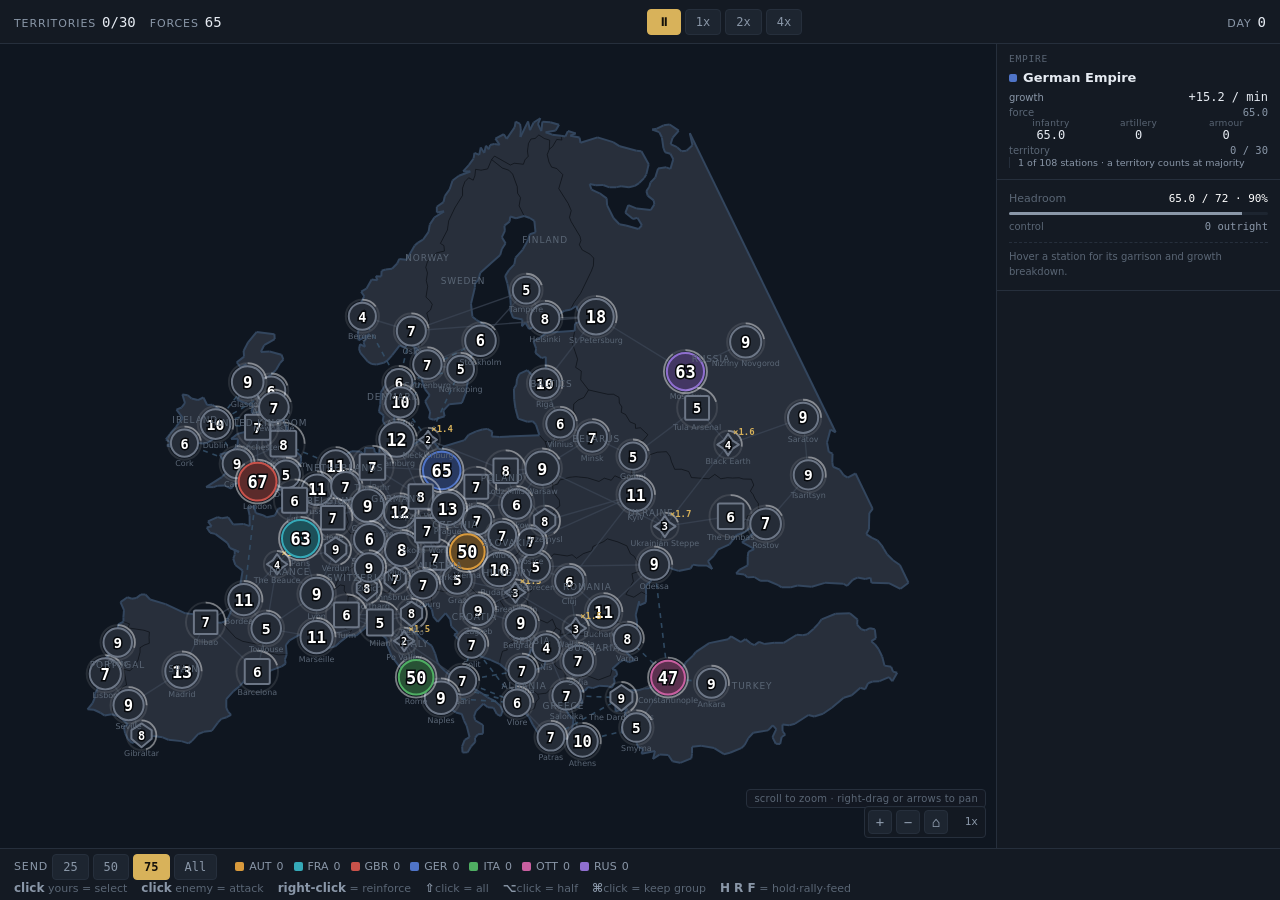
==== index.html @ a709cefd "Milestone 5.6: reading the board, and standing orders Combat is unmissable, every modifier names its" ====
<!DOCTYPE html>
<html lang="en">
<head>
<meta charset="utf-8">
<meta name="viewport" content="width=device-width, initial-scale=1">
<title>Concert of Europe — 1914</title>
<link rel="stylesheet" href="style.css">
</head>
<body>

<div class="app">

  <!-- ── top HUD ─────────────────────────────────────────────────────── -->
  <header class="hud" id="hud">
    <div class="hud-group">
      <span class="hud-stat"><span class="hud-label">Territories</span><span class="hud-value" id="stat-territories">—</span></span>
      <span class="hud-stat"><span class="hud-label">Forces</span><span class="hud-value" id="stat-forces">—</span></span>
    </div>

    <div class="hud-group speed" id="speed-controls">
      <button type="button" class="btn speed-btn is-active" data-speed="0" id="speed-pause" title="Pause">&#9208;</button>
      <button type="button" class="btn speed-btn" data-speed="1">1x</button>
      <button type="button" class="btn speed-btn" data-speed="2">2x</button>
      <button type="button" class="btn speed-btn" data-speed="4">4x</button>
    </div>

    <div class="hud-group">
      <span class="hud-stat"><span class="hud-label">Day</span><span class="hud-value" id="stat-day">0</span></span>
    </div>
  </header>

  <!-- ── stage: board + right rail ───────────────────────────────────────
       A ROW flex whose only job is to put the rail beside the board rather
       than on top of it. This shape is load-bearing, not cosmetic: anything
       painted over the board that accepts pointer events swallows the click
       that commits an attack, with no error at all (see the #g-ui note
       below). A DOM sibling in normal flow cannot do that by construction.

       The SVG has a viewBox and preserveAspectRatio="xMidYMid meet", so
       narrowing .board-wrap simply rescales the map; render/camera.js has a
       ResizeObserver on #board and rebuilds its fit rect, which is what keeps
       marquee selection aligned with what the player sees.

       render/ailog.js still inserts its panel into .app immediately above
       .bottombar — i.e. below this whole row — so the log and the rail
       displace the board on different axes and never fight. -->
  <div class="stage">

  <main class="board-wrap">
    <!-- tools/build-map.js fits the projected geometry to this frame with a
         small margin, so the viewBox is fixed and the data does the framing. -->
    <svg id="board" viewBox="0 0 1000 700" preserveAspectRatio="xMidYMid meet"
         role="img" aria-label="1914 Europe strategic map">
      <defs id="board-defs"></defs>
      <g id="g-territories"></g>
      <!-- Multiplier coverage (§8: "hold a farm and see the territories it's
           boosting light up"). Above the territory fill so it reads as a wash
           over the country, below the borders so it never eats a coastline.
           pointer-events:none in style.css — see the #g-ui warning below. -->
      <g id="g-coverage"></g>
      <g id="g-borders"></g>
      <g id="g-links"></g>
      <g id="g-stations"></g>
      <g id="g-labels"></g>
      <!-- Waves sit ABOVE stations: a marker on a short link next to a large
           node was being swallowed by that node's silhouette, and §8 requires
           in-transit strength to be legible at a glance. Both this layer and
           #g-ui are pointer-events:none in style.css, so neither can eat the
           click that commits an attack. -->
      <g id="g-waves"></g>
      <g id="g-ui"></g>
    </svg>
  </main>

    <!-- The rail. Persistent, fixed width, never hidden, never animated: the
         player must never have to look for where information appeared.
         Sections are appended by JS through railAddSection() — see the seam
         documented in render/readout.js and 01-data-schema.md. The element is
         empty here on purpose so adding a section never means editing this
         file. -->
    <aside class="rail" id="rail" aria-label="Status"></aside>

  </div>

  <!-- ── bottom bar ──────────────────────────────────────────────────── -->
  <footer class="bottombar">
    <div class="send-control" id="send-control">
      <span class="hud-label">send</span>
      <button type="button" class="btn send-btn" data-fraction="0.25">25</button>
      <button type="button" class="btn send-btn" data-fraction="0.5">50</button>
      <button type="button" class="btn send-btn is-active" data-fraction="0.75">75</button>
      <button type="button" class="btn send-btn" data-fraction="1">All</button>

      <!-- The INF · ART · ARM type toggles used to sit here. Deleted 2026-07 on
           the player's instruction ("Delete them."). Choosing SOURCES already
           chooses types — the Ruhr makes armour, Leipzig makes artillery,
           everywhere else infantry — so the toggles only bought "send this
           city's infantry but leave its guns", which is not worth a permanent
           mode on a bar the player fires volleys from. `cmd.types` still exists
           in sim/commands.js; nothing in the UI sets it. -->
    </div>

    <!-- Discoverability for the gesture table in render/select.js. Nothing else
         on screen would ever tell you that the friendly march lives on the RIGHT
         button, or that the amount can be overridden at the moment of the click.
         Always visible — the player's window is 800px and the old
         `@media (max-width:1000px){display:none}` meant this line did not exist
         for them at all. It now wraps to its own row instead of vanishing.

         Tiers: `.is-basic` items describe what anyone discovers in ten seconds
         and are the first to go; the modifiers and the right button are the ones
         that are genuinely unguessable, so they are the last to go. -->
    <p class="send-hint" id="send-hint">
      <span class="send-hint-item is-basic"><b>click</b> yours = select</span>
      <span class="send-hint-item is-basic"><b>click</b> enemy = attack</span>
      <span class="send-hint-item"><b>right-click</b> = reinforce</span>
      <span class="send-hint-item"><b>&#8679;</b>click = all</span>
      <span class="send-hint-item"><b>&#8997;</b>click = half</span>
      <span class="send-hint-item"><b>&#8984;</b>click = keep group</span>
      <!-- Standing orders (render/select.js, _selApplyOrder). Not `.is-basic`:
           a key that acts on the current selection is invisible to anyone who
           does not already know it exists, which is precisely the tier this
           line is for. Written as three bare letters because that is what the
           player types — no modifier, which is itself the thing to know, since
           every other accelerator on this bar needs one. -->
      <span class="send-hint-item"><b>H R F</b> = hold&#183;rally&#183;feed</span>
    </p>

    <div class="powers" id="powers-strip"></div>

    <div class="ticker" id="ticker" aria-live="polite">
      <ul class="ticker-list" id="ticker-list"></ul>
    </div>
  </footer>

</div>

<!-- ── scripts: core -> data -> render -> app ───────────────────────────
     Loaded in dependency order as plain globals. No modules, no bundler.
     The data/ files are authored separately; render/map.js reports clearly
     and draws a placeholder if any global is still missing. -->

<script src="core/rng.js"></script>
<script src="core/util.js"></script>

<script src="data/map.js"></script>
<script src="data/stations.js"></script>
<script src="data/scenario.js"></script>
<script src="data/tuning.js"></script>

<script src="core/state.js"></script>

<script src="sim/commands.js"></script>
<script src="sim/growth.js"></script>
<script src="sim/movement.js"></script>
<script src="sim/combat.js"></script>
<script src="sim/relations.js"></script>
<script src="sim/victory.js"></script>
<script src="sim/step.js"></script>

<!-- ai/ is optional: sim/step.js calls aiTick only if it is defined, so the
     game still runs with these two tags removed. score.js first — ai.js reads
     aiCandidates/aiContext from it. -->
<script src="ai/score.js"></script>
<script src="ai/ai.js"></script>

<script src="render/map.js"></script>
<script src="render/waves.js"></script>
<script src="render/hud.js"></script>
<script src="render/select.js"></script>
<script src="render/ailog.js"></script>
<script src="render/coverage.js"></script>
<script src="render/readout.js"></script>
<script src="render/victory.js"></script>
<script src="render/camera.js"></script>

<script src="app/loop.js"></script>
<script src="app/main.js"></script>

</body>
</html>
---- style.css ----
/* Concert of Europe — one fixed dark theme.
   Colour carries ownership only (00-vision.md §8); shape carries station type,
   so nothing in here may tint a node by what it does. */

:root {
  /* surfaces */
  --bg:            #0c0f14;
  --sea:           #0f1620;
  --panel:         #141a23;
  --panel-hi:      #1d2530;
  --line:          #262f3c;

  /* text */
  --ink:           #e6ebf2;
  --ink-dim:       #8a97a8;
  --ink-faint:     #5a6675;

  /* map */
  --neutral:       #4a5261;   /* unowned or contested territory tint */
  --neutral-node:  #6c7686;
  --border-inner:  #0b0e13;   /* internal territory borders — thin */
  --border-coast:  #33465e;   /* coastline — thicker, cooler */
  --link:          #3c4756;
  --link-sea:      #35526b;

  /* the number is the interface */
  --garrison:      #ffffff;
  --garrison-halo: #05070a;

  --accent:        #d8b25a;   /* selection carets, active controls */
  --warn:          #d1604a;

  /* geometry */
  --territory-fill-alpha: 0.42;
  --hud-h:         44px;
  --bottom-h:      52px;
  --radius:        4px;

  --font: "Inter", "Helvetica Neue", -apple-system, BlinkMacSystemFont, system-ui, sans-serif;
  --font-num: "SF Mono", "JetBrains Mono", ui-monospace, Menlo, Consolas, monospace;
}

* { box-sizing: border-box; }

html, body {
  margin: 0;
  padding: 0;
  height: 100%;
  background: var(--bg);
  color: var(--ink);
  font-family: var(--font);
  font-size: 13px;
  -webkit-font-smoothing: antialiased;
  overflow: hidden;
}

.app {
  display: flex;
  flex-direction: column;
  height: 100%;
}

/* ── top HUD ──────────────────────────────────────────────────────────── */

.hud {
  display: flex;
  align-items: center;
  justify-content: space-between;
  gap: 16px;
  height: var(--hud-h);
  flex: 0 0 var(--hud-h);
  padding: 0 14px;
  background: var(--panel);
  border-bottom: 1px solid var(--line);
}

.hud-group {
  display: flex;
  align-items: center;
  gap: 14px;
}

.hud-stat {
  display: inline-flex;
  align-items: baseline;
  gap: 6px;
}

.hud-label {
  color: var(--ink-dim);
  font-size: 11px;
  letter-spacing: 0.08em;
  text-transform: uppercase;
}

.hud-value {
  font-family: var(--font-num);
  font-size: 14px;
  font-variant-numeric: tabular-nums;
  color: var(--ink);
}

/* ── buttons ──────────────────────────────────────────────────────────── */

.btn {
  appearance: none;
  border: 1px solid var(--line);
  background: var(--panel-hi);
  color: var(--ink-dim);
  font-family: var(--font-num);
  font-size: 12px;
  line-height: 1;
  padding: 6px 10px;
  border-radius: var(--radius);
  cursor: pointer;
}

.btn:hover { color: var(--ink); border-color: #3a4757; }

.btn.is-active {
  background: var(--accent);
  border-color: var(--accent);
  color: #14100a;
  font-weight: 600;
}

.speed { gap: 4px; }

/* ── board ────────────────────────────────────────────────────────────── */

.board-wrap {
  position: relative;
  flex: 1 1 auto;
  min-height: 0;
  background: var(--sea);
}

#board {
  display: block;
  width: 100%;
  height: 100%;
  background: var(--sea);
  user-select: none;
}

/* territories */

.territory {
  stroke: none;
  fill-opacity: var(--territory-fill-alpha);
}

.territory.is-neutral { fill: var(--neutral); }

/* Three control tiers (00-vision.md §3). Same hue throughout — only the
   opacity changes, so a half-held country reads as "yours, but not settled"
   rather than as a different power. */
.territory.is-full     { fill-opacity: var(--territory-fill-alpha); }
.territory.is-majority { fill-opacity: calc(var(--territory-fill-alpha) * 0.45); }

.territory.is-contested {
  fill: var(--neutral);
  /* hatch overlay is drawn as a sibling path so the tint stays readable */
}

.territory-hatch {
  fill: url(#hatch-contested);
  stroke: none;
  pointer-events: none;
}

/* borders — internal thin, coastline thicker (00-vision.md §3) */

.border-inner {
  stroke: var(--border-inner);
  stroke-width: 0.8;
  stroke-opacity: 0.75;
  fill: none;
}

.border-coast {
  stroke: var(--border-coast);
  stroke-width: 2;
  stroke-linejoin: round;
  fill: none;
}

.hatch-line {
  stroke: #000;
  stroke-opacity: 0.45;
  stroke-width: 2;
}

/* links */

.link {
  stroke: var(--link);
  stroke-width: 1.4;
  stroke-opacity: 0.7;
  fill: none;
}

.link.is-sea {
  stroke: var(--link-sea);
  stroke-dasharray: 5 5;
  stroke-width: 1.6;
  stroke-opacity: 0.85;
}

/* stations — shape is type, colour is ownership, nothing else */

.station { cursor: pointer; }

.station-shape {
  stroke-width: 2;
  stroke-linejoin: round;
}

.station-garrison {
  fill: var(--garrison);
  stroke: var(--garrison-halo);
  stroke-width: 3;
  paint-order: stroke fill;
  font-family: var(--font-num);
  font-weight: 700;
  font-variant-numeric: tabular-nums;
  text-anchor: middle;
  dominant-baseline: central;
  pointer-events: none;
}

/* modifiers labelled in place, not buried in a panel (§8) */
.station-modifier {
  fill: var(--accent);
  font-family: var(--font-num);
  font-size: 9px;
  font-weight: 600;
  text-anchor: middle;
  pointer-events: none;
}

.station-name {
  fill: var(--ink-faint);
  font-size: 8px;
  text-anchor: middle;
  pointer-events: none;
}

/* selection is a caret above the node, never a highlight ring (§8) */
.select-caret {
  fill: var(--accent);
  pointer-events: none;
}

/* territory labels */

.territory-label {
  fill: var(--ink-faint);
  font-size: 9px;
  letter-spacing: 0.1em;
  text-transform: uppercase;
  text-anchor: middle;
  pointer-events: none;
}

/* The placeholder .wave-trail block that used to sit here is gone. It was
   written before render/waves.js existed ("drawn by later milestones") and was
   fully superseded by the real block further down, EXCEPT for one line:
   `stroke: #ffffff`. That line silently beat the per-wave colour, because
   render/waves.js sets the colour with setAttribute('stroke', …) — a
   presentation attribute, which any stylesheet rule outranks. Every trail on
   the board rendered white, so you could not tell whose army was marching, and
   nothing anywhere reported a problem. See known-issues #15. */

/* board-level messaging, e.g. missing data */

.board-message {
  fill: var(--ink-dim);
  font-family: var(--font-num);
  font-size: 15px;
  text-anchor: middle;
}

.board-message-sub {
  fill: var(--ink-faint);
  font-family: var(--font-num);
  font-size: 11px;
  text-anchor: middle;
}

/* ── station readout ──────────────────────────────────────────────────── */

.station-readout {
  position: absolute;
  min-width: 150px;
  padding: 8px 10px;
  background: var(--panel);
  border: 1px solid var(--line);
  border-radius: var(--radius);
  font-size: 12px;
  pointer-events: none;
}

.station-readout[hidden] { display: none; }

/* ── bottom bar ───────────────────────────────────────────────────────── */

.bottombar {
  display: flex;
  align-items: center;
  gap: 18px;
  height: var(--bottom-h);
  flex: 0 0 var(--bottom-h);
  padding: 0 14px;
  background: var(--panel);
  border-top: 1px solid var(--line);
}

.send-control {
  display: flex;
  align-items: center;
  gap: 4px;
  flex: 0 0 auto;
}

.powers {
  display: flex;
  align-items: center;
  gap: 10px;
  flex: 0 0 auto;
}

.power-chip {
  display: inline-flex;
  align-items: center;
  gap: 5px;
  font-size: 11px;
  color: var(--ink-dim);
}

.power-swatch {
  width: 9px;
  height: 9px;
  border-radius: 2px;
  background: var(--neutral-node);
}

.power-chip.is-dead { opacity: 0.35; text-decoration: line-through; }

.ticker {
  flex: 1 1 auto;
  min-width: 0;
  overflow: hidden;
  border-left: 1px solid var(--line);
  padding-left: 14px;
}

.ticker-list {
  list-style: none;
  margin: 0;
  padding: 0;
  display: flex;
  flex-direction: column-reverse;
  justify-content: flex-end;
  height: 100%;
  overflow: hidden;
}

.ticker-list li {
  color: var(--ink-dim);
  font-size: 11px;
  line-height: 16px;
  white-space: nowrap;
  overflow: hidden;
  text-overflow: ellipsis;
}

.ticker-list li:first-child { color: var(--ink); }

/* ── selection ─────────────────────────────────────────────────────────
   render/select.js only. 00-vision.md §8: selection is a caret above the
   node, never a highlight ring — it stays legible with sixty nodes marked.
   :root already reserves --accent "selection carets, active controls", so
   this block introduces no new palette entries.

   #g-ui must be pointer-events:none, or the carets and preview lines drawn
   over a node would swallow the click that commits the volley. Every element
   below inherits that; nothing here is ever a hit target. */

#g-ui { pointer-events: none; }

/* Same reasoning for the wave layer, which now paints above #g-stations so
   in-transit markers are not swallowed by a nearby node's silhouette. Any
   layer that sits over the stations must be click-transparent, or it eats the
   click that commits an attack and the game silently stops responding. */
#g-waves { pointer-events: none; }

.sel-caret {
  fill: var(--accent);
  stroke: var(--garrison-halo);
  stroke-width: 0.8;
}

/* A selected source with no route to the hovered target. applyCommand() will
   reject it; saying so before the click is cheaper than the player noticing a
   missing wave afterwards. */
.sel-caret.is-noroute {
  fill: var(--ink-faint);
  stroke: none;
}

.sel-marquee-rect {
  fill: rgba(216, 178, 90, 0.07);
  stroke: var(--accent);
  stroke-width: 1;
  stroke-dasharray: 4 3;
}

/* Preview lines. §8: the ETA spread is the information needed to avoid defeat
   in detail, so the slowest arrival is deliberately the loudest thing on
   screen — a bad volley should LOOK bad before it is committed. */
.sel-line {
  stroke: var(--accent);
  stroke-width: 1.4;
  stroke-opacity: 0.55;
}

.sel-line.is-slowest {
  stroke: var(--warn);
  stroke-width: 2.8;
  stroke-opacity: 0.95;
}

.sel-line.is-noroute {
  stroke: var(--ink-faint);
  stroke-width: 1;
  stroke-opacity: 0.5;
  stroke-dasharray: 3 4;
}

.sel-eta {
  fill: var(--accent);
  font-family: var(--font-num);
  font-size: 10px;
  font-weight: 700;
  text-anchor: middle;
  paint-order: stroke;
  stroke: var(--garrison-halo);
  stroke-width: 3;
  stroke-linejoin: round;
}

.sel-eta.is-slowest { fill: var(--warn); font-size: 11.5px; }
.sel-eta.is-noroute { fill: var(--ink-faint); font-weight: 500; }

/* ══ live board ═══════════════════════════════════════════════════════════
   Everything renderLive() and renderWaves() switch on. Appended at the end on
   purpose: these rules must win over the static-board rules above, and this
   file is being edited by more than one pair of hands.
   ───────────────────────────────────────────────────────────────────────── */

/* Territory tiers. The hatch is built once per territory and toggled by class,
   so the contested state costs a class change rather than a DOM insert. */
.territory-hatch { display: none; }
.territory-hatch.is-on { display: block; }

/* The hatch was originally black-on-dark, which at map zoom was
   indistinguishable from plain neutral ground — contested and unowned looked
   identical, and they mean opposite things. Light strokes at low opacity:
   still clearly not a tint, now clearly not nothing. */
.hatch-line {
  stroke: #d3dcea;
  stroke-opacity: 0.4;
  stroke-width: 1.7;
}

/* `neutral` is a real power id in POWERS, so a territory can come back held by
   nobody at full or majority. That is empty ground, not somebody's country. */
.territory.is-neutral { fill: var(--neutral); fill-opacity: var(--territory-fill-alpha); }

/* Cut off from the capital: not growing, actively decaying (00-vision.md §5).
   One of the three systems keeping the snowball honest, and the only one with
   no other tell on the board — so it gets a dashed outline AND a mark. Reading
   "this is bleeding" at a glance is the entire point. */
.station.is-cut .station-shape {
  stroke-dasharray: 3 2.5;
  stroke-opacity: 0.85;
}

.station-cut {
  display: none;
  stroke: var(--warn);
  stroke-width: 1.6;
  stroke-linecap: round;
  fill: none;
  pointer-events: none;
}

.station.is-cut .station-cut { display: block; }

/* A fight in progress. Animated rather than static because a battle is the one
   thing on the board with a clock on it — movement catches the eye where a
   static ring blends into the node outlines. */
.station-battle {
  display: none;
  fill: none;
  stroke: var(--warn);
  stroke-width: 1.8;
  pointer-events: none;
}

.station.is-fighting .station-battle {
  display: block;
  animation: battle-pulse 0.9s ease-in-out infinite;
}

@keyframes battle-pulse {
  0%, 100% { stroke-opacity: 0.9;  stroke-width: 1.8; }
  50%      { stroke-opacity: 0.25; stroke-width: 3.4; }
}

@media (prefers-reduced-motion: reduce) {
  .station.is-fighting .station-battle { animation: none; stroke-opacity: 0.9; }
}

/* In-flight stacks. The trail runs from the station just left to where the
   marker is now — a streak, not a supply line, and it disappears with the
   wave (00-vision.md §8). */
.wave-trail {
  stroke-width: 2.5;
  stroke-opacity: 0.55;
  stroke-linecap: round;
  fill: none;
  pointer-events: none;
}

.wave { pointer-events: none; }

.wave-chip {
  stroke: var(--garrison-halo);
  stroke-width: 1.2;
  fill-opacity: 0.95;
}

/* Same "number is the interface" rule as a garrison, one size down because a
   stack is transient. */
.wave-units {
  fill: var(--garrison);
  stroke: var(--garrison-halo);
  stroke-width: 2.5;
  paint-order: stroke fill;
  font-family: var(--font-num);
  font-size: 9px;
  font-weight: 700;
  font-variant-numeric: tabular-nums;
  text-anchor: middle;
  dominant-baseline: central;
  pointer-events: none;
}

/* ── ai log ───────────────────────────────────────────────────────────────
   render/ailog.js. The debugging window onto the AI (00-vision.md §6).

   It is a flex sibling of .board-wrap, NOT an overlay. Anything painted over
   the board that is not pointer-events:none swallows the click that commits an
   attack, and this panel needs pointer events for its filter and its
   click-to-expand rows. Sitting in normal flow, it displaces the board instead
   — the SVG has a viewBox and simply rescales — so it cannot eat a board
   click by construction rather than by a rule someone has to remember. */

.ailog {
  flex: 0 0 auto;
  display: flex;
  flex-direction: column;
  height: 232px;
  background: var(--panel);
  border-top: 1px solid var(--line);
  font-size: 12px;
}

.ailog[hidden] { display: none; }

.ailog-head {
  display: flex;
  align-items: center;
  gap: 14px;
  flex: 0 0 auto;
  padding: 6px 14px;
  border-bottom: 1px solid var(--line);
}

.ailog-title {
  color: var(--ink-dim);
  text-transform: uppercase;
  letter-spacing: 0.08em;
  font-size: 10px;
}

.ailog-hint {
  margin-left: auto;
  color: var(--ink-faint);
  font-size: 10px;
}

/* Filter. Seven powers at ~1.75 decisions/sec makes the unfiltered stream
   unreadable, so one-power-at-a-time is not a nicety. The active chip carries
   the power's ownership colour on its underline — same colour as the map. */
.ailog-filter {
  display: flex;
  align-items: center;
  gap: 3px;
}

.ailog-fbtn {
  padding: 2px 7px 3px;
  background: transparent;
  color: var(--ink-faint);
  border: 0;
  border-bottom: 2px solid transparent;
  border-radius: 0;
  font-family: var(--font-num);
  font-size: 10px;
  letter-spacing: 0.04em;
  cursor: pointer;
}

.ailog-fbtn:hover { color: var(--ink); }

.ailog-fbtn.is-active {
  color: var(--ink);
  background: var(--panel-hi);
}

.ailog-list {
  flex: 1 1 auto;
  min-height: 0;
  overflow-y: auto;
  overflow-x: hidden;
}

.ailog-empty {
  padding: 14px;
  color: var(--ink-faint);
}

.ailog-empty[hidden] { display: none; }

.ailog-row {
  border-bottom: 1px solid var(--border-inner);
  cursor: pointer;
}

.ailog-row:hover { background: var(--panel-hi); }
.ailog-row.is-open { background: var(--panel-hi); }

.ailog-line {
  display: flex;
  align-items: baseline;
  gap: 10px;
  padding: 3px 14px;
  white-space: nowrap;
  font-family: var(--font-num);
  font-size: 11px;
  font-variant-numeric: tabular-nums;
}

.ailog-tick {
  width: 58px;
  flex: 0 0 auto;
  color: var(--ink-faint);
}

/* Colour is set inline from POWERS[pid].color — ownership colour and nothing
   else, the same rule the board follows (00-vision.md §8). */
.ailog-pow {
  width: 34px;
  flex: 0 0 auto;
  font-weight: 700;
}

/* attack vs hold must be distinguishable without reading the word. */
.ailog-kind {
  width: 46px;
  flex: 0 0 auto;
  text-align: center;
  border-radius: var(--radius);
  font-size: 10px;
  letter-spacing: 0.04em;
}

.ailog-row[data-kind="attack"] .ailog-kind {
  color: var(--bg);
  background: var(--accent);
}

.ailog-row[data-kind="hold"] .ailog-kind {
  color: var(--ink-faint);
  border: 1px solid var(--line);
}

/* A staging march is an order, so it must not read as a hold — but it is aimed
   at a city the power already owns, so it must not read as an attack either.
   Outlined in the accent rather than filled with it: the third state, visibly
   between the other two. */
.ailog-row[data-kind="stage"] .ailog-kind {
  color: var(--accent);
  border: 1px solid var(--accent);
  background: transparent;
}

.ailog-target {
  width: 120px;
  flex: 0 0 auto;
  overflow: hidden;
  text-overflow: ellipsis;
  font-family: var(--font);
}

.ailog-score {
  width: 46px;
  flex: 0 0 auto;
  text-align: right;
  color: var(--ink);
  font-weight: 700;
}

.ailog-odds {
  width: 92px;
  flex: 0 0 auto;
  text-align: right;
  color: var(--ink-dim);
}

.ailog-odds.is-short { color: var(--warn); }

.ailog-src {
  width: 56px;
  flex: 0 0 auto;
  text-align: right;
  color: var(--ink-faint);
}

/* Why a power did nothing is the entire point of the panel (§6: "a passive AI
   is otherwise undebuggable"), so the reason takes the rest of the line and is
   never truncated. */
.ailog-reason {
  flex: 1 1 auto;
  min-width: 0;
  padding-left: 4px;
  color: var(--warn);
  font-family: var(--font);
  white-space: normal;
}

/* Terms breakdown — behind a click so the rows stay one line each. */
.ailog-terms {
  padding: 6px 14px 8px 72px;
  border-top: 1px solid var(--border-inner);
}

.ailog-terms[hidden] { display: none; }

.ailog-term {
  display: flex;
  align-items: center;
  gap: 8px;
  padding: 1px 0;
  font-family: var(--font-num);
  font-size: 10px;
  color: var(--ink-dim);
}

/* Sorted by absolute contribution descending, so the first row IS the answer to
   "which term dominated". Marked so it reads that way at a glance. */
.ailog-term.is-dominant { color: var(--ink); }

.ailog-term-name {
  width: 110px;
  flex: 0 0 auto;
  overflow: hidden;
  text-overflow: ellipsis;
  white-space: nowrap;
}

.ailog-term-track {
  width: 180px;
  flex: 0 0 auto;
  height: 6px;
  background: var(--line);
  border-radius: var(--radius);
  overflow: hidden;
}

.ailog-term-bar {
  display: block;
  height: 100%;
  background: var(--accent);
}

.ailog-term-bar.is-neg { background: var(--warn); }

.ailog-term-val {
  width: 56px;
  flex: 0 0 auto;
  text-align: right;
  font-variant-numeric: tabular-nums;
}

.ailog-term-none,
.ailog-term-foot {
  padding-top: 3px;
  color: var(--ink-faint);
  font-family: var(--font-num);
  font-size: 10px;
}

/* The bottom bar's #ticker sits in an auto-height flex item taller than the
   52px bar, so its older entries spill upward out of the bar. That spill used
   to land on dark sea and go unnoticed; with the log open it lands on the rows.
   A stacking context on the panel keeps the log legible without touching the
   ticker's own rules. */
.ailog {
  position: relative;
  z-index: 1;
}

/* ===================================================================
   Milestone 5 — readability.
   Each block below is owned by exactly ONE file. Append inside your own
   block; do not edit another's. Four agents wrote these in parallel and
   the markers are what kept them from clobbering each other.
   =================================================================== */

/* --- coverage overlay (render/coverage.js) ------------------------- */
#g-coverage { pointer-events: none; }

/* Coverage LIGHTS a country up (§8) — it does not tint it. The wash is
   var(--ink), the one colour on the board no power owns: every power colour is
   a saturated hue (ger blue, aut amber, ita green …), so a pale desaturated
   glow cannot be misread as "somebody holds this". An earlier pass used
   var(--accent) and Poland lit up in almost exactly Austria's amber, which is
   the specific misreading this rule exists to prevent.

   Magnitude is carried by fill-opacity, written as an INLINE STYLE per
   territory by render/coverage.js — a stylesheet rule outranks an SVG
   presentation attribute, so the `0` below would win over any fill-opacity
   attribute the renderer set. It is the resting state for an unlit country. */
.coverage-wash {
  fill: var(--ink);
  fill-opacity: 0;
  stroke: none;
  pointer-events: none;
}
.coverage-wash.is-held,
.coverage-wash.is-prospective {
  stroke: var(--accent);
  stroke-width: 1;
  stroke-opacity: 0.55;
  stroke-linejoin: round;
}
/* A farm you do not hold is costed as if you took it, so it is drawn as a
   proposal: dashed, and dimmer than ground you are actually being fed by. */
.coverage-wash.is-prospective {
  stroke-dasharray: 5 4;
  stroke-opacity: 0.65;
}
/* The source country. Heavier outline so "which farm is this" survives a wash
   spanning four neighbours. */
.coverage-wash.is-home {
  stroke-width: 2.2;
  stroke-opacity: 0.95;
}

/* The figure. Small, monospaced and haloed, sitting under the country name:
   the wash says WHICH, this says BY HOW MUCH. */
.coverage-figure {
  font-family: var(--font-num);
  font-size: 10px;
  font-weight: 600;
  text-anchor: middle;
  fill: var(--accent);
  paint-order: stroke;
  stroke: var(--garrison-halo);
  stroke-width: 3px;
  stroke-linejoin: round;
  opacity: 0;
  pointer-events: none;
}
.coverage-figure.is-held { opacity: 1; }
.coverage-figure.is-prospective { opacity: 0.8; }
/* coverage:end */

/* --- status rail (index.html .stage / .rail, render/readout.js) ----- */
/*
   The rail replaced a floating panel that followed the cursor. That panel was
   click-transparent so it never ate a commit, but it appeared exactly where
   the player was aiming — beside the station they were about to click — and
   covered the board at the one moment it mattered. The fix is not a better
   anchor, it is a place on screen that is always the same place.

   THREE PROPERTIES, all deliberate:

   1. It is a flex SIBLING of .board-wrap, never an overlay. Same argument as
      .ailog: a panel over the board that accepts pointer events swallows the
      click that commits an attack and produces no error at all. In normal
      flow it displaces the board instead — the SVG has a viewBox and simply
      rescales — so it is safe by construction rather than by a rule someone
      has to remember. Sections here MAY therefore take pointer events.

   2. Fixed width, always visible. No drawer, no popover, no transition. The
      board is permanently narrower and that is the whole point: a layout that
      never moves is one the player stops having to think about.

   3. Never blank. render/readout.js swaps the station section to an
      empire-at-a-glance body when nothing is hovered, so the column never
      reads as a broken empty gutter.

   WIDTH — 284px. Floor is set by content: the farm-reach rows are the widest
   thing in the readout ("Toulouse ×3 · adjacent · majority 2/3 (×0.60)") and
   they ellipsis below ~250px of text box, which loses the control tier — the
   most useful half of the row. Ceiling is set by the board: 284px is 20% of a
   1440px window and 15% of 1920px, so the map keeps a comfortably landscape
   aspect at every size this game is played at. It is also ~50px wider than
   the old floating panel, which is why fewer farm rows truncate now. */

.stage {
  display: flex;
  flex-direction: row;
  flex: 1 1 auto;
  min-height: 0;
  min-width: 0;
}

/* .board-wrap's own rule is `flex: 1 1 auto`, written when it was the only
   thing in a COLUMN. In a row, an `auto` basis on a box whose child is
   `width: 100%` is circular; `0` makes the board take exactly the space the
   rail leaves. min-width: 0 lets it actually shrink — without it the flex
   default of `min-width: auto` would let the SVG push the rail off screen.
   Scoped to .stage > so the original rule is untouched. */
.stage > .board-wrap {
  flex: 1 1 0;
  min-width: 0;
}

.rail {
  flex: 0 0 284px;
  width: 284px;
  display: flex;
  flex-direction: column;
  overflow-y: auto;
  overflow-x: hidden;
  background: var(--panel);
  border-left: 1px solid var(--line);
}

/* Sections are a vertical stack with rules between them, so a second section
   added later needs no CSS of its own to look like it belongs. */
.rail-section {
  flex: 0 0 auto;
  padding: 9px 12px 11px;
  border-bottom: 1px solid var(--line);
}
.rail-section[hidden] { display: none; }

.rail-title {
  font-family: var(--font-num);
  font-size: 9.5px;
  letter-spacing: 0.08em;
  text-transform: uppercase;
  color: var(--ink-faint);
  margin-bottom: 6px;
}
/* rail:end */

/* --- station readout (render/readout.js) --------------------------- */
/* The base .station-readout rule near the top of this file still sets the
   panel colours; the two things it sets that the rail contradicts —
   `position: absolute` and `pointer-events: none` — are overridden here.
   Neither is a safety property any more: the panel is no longer over the
   board, it is beside it (see the rail block above), so it cannot eat a
   commit no matter what it does with pointer events. Letting it take them
   back means the numbers are selectable and copyable.

   Everything below this rule is unchanged from the floating panel — the
   content is the same content, only its address moved. */
.station-readout {
  position: static;
  pointer-events: auto;
  width: auto;
  min-width: 0;
  padding: 0;
  border: 0;
  border-radius: 0;
  background: none;
  box-shadow: none;
  line-height: 1.35;
}

.rdo-head {
  display: flex;
  align-items: baseline;
  justify-content: space-between;
  gap: 8px;
}
.rdo-name { font-size: 13px; font-weight: 600; color: var(--ink); }
.rdo-type {
  font-family: var(--font-num);
  font-size: 9.5px;
  letter-spacing: 0.04em;
  text-transform: uppercase;
  color: var(--ink-faint);
  white-space: nowrap;
}

.rdo-sub { display: flex; align-items: center; gap: 6px; margin-top: 3px; }
.rdo-swatch {
  width: 8px; height: 8px;
  border-radius: 2px;
  background: var(--neutral-node);
  flex: 0 0 auto;
}
.rdo-owner { font-size: 11px; color: var(--ink-dim); }

.rdo-row { display: flex; align-items: baseline; gap: 6px; margin-top: 3px; }
.rdo-k { color: var(--ink-faint); font-size: 11px; }
.rdo-v {
  margin-left: auto;
  font-family: var(--font-num);
  font-size: 11px;
  color: var(--ink);
  text-align: right;
}

.rdo-terr .rdo-v { color: var(--ink-dim); }
.rdo-tier {
  font-family: var(--font-num);
  font-size: 9.5px;
  color: var(--ink-faint);
  white-space: nowrap;
}
/* Reduced or absent benefits are the point of the middle tier — they get the
   warning colour so a half-held country is visible without reading. */
.rdo-tier.is-partial { color: var(--accent); }
.rdo-tier.is-contested { color: var(--warn); }

.rdo-sep {
  height: 1px;
  background: var(--line);
  margin: 7px 0 5px;
}

.rdo-garr .rdo-v { color: var(--garrison); }

.rdo-bar {
  height: 3px;
  margin: 5px 0 4px;
  background: var(--panel-hi);
  border-radius: 2px;
  overflow: hidden;
}
.rdo-bar-fill {
  height: 100%;
  width: 0;
  background: var(--ink-dim);
}
/* Full = stopped paying dividends (00-vision.md §2). Worth seeing at a glance. */
.rdo-bar-fill.is-full { background: var(--accent); }

.rdo-units { display: flex; gap: 4px; }
.rdo-units .rdo-unit {
  flex: 1 1 0;
  display: block;
  margin-top: 0;
  text-align: center;
  min-width: 0;
}
.rdo-units .rdo-k {
  display: block;
  font-size: 9px;
  letter-spacing: 0.03em;
}
.rdo-units .rdo-v {
  display: block;
  margin-left: 0;
  text-align: center;
  font-size: 12px;
}

.rdo-growth .rdo-v { color: var(--ink); }
.rdo-growth.is-stalled .rdo-v { color: var(--ink-faint); }

.rdo-status {
  font-size: 10.5px;
  color: var(--ink-dim);
  margin-top: 1px;
}
.rdo-status.is-bad { color: var(--warn); }
.rdo-status:empty { display: none; }

/* The breakdown — the reason this panel exists. Indented and dimmer than the
   headline so it reads as the working, not as more headline numbers. */
.rdo-mods {
  margin-top: 6px;
  padding-top: 5px;
  border-top: 1px dashed var(--line);
}
.rdo-mod { margin-top: 2px; }
.rdo-mod .rdo-k { font-size: 10px; }
.rdo-mod .rdo-v { font-size: 10.5px; color: var(--ink-dim); }
.rdo-mod.is-off .rdo-v { color: var(--ink-faint); }

/* Farm rows WRAP now; the floating panel had to ellipsis them because it was
   232px of overlay that could not be allowed to grow. The rail has a scroll
   axis and a fixed home, so the row can use two lines — which matters because
   the clause that got truncated first was the one at the end ("— feeding
   nobody", "· under attack"), i.e. the whole reason the row is struck out. */
.rdo-farm {
  font-size: 9.5px;
  color: var(--ink-dim);
  padding-left: 8px;
  margin-top: 1px;
  border-left: 1px solid var(--line);
  overflow-wrap: anywhere;
}
.rdo-farm.is-dead { color: var(--ink-faint); text-decoration: line-through; }

.rdo-note {
  margin-top: 6px;
  font-size: 10px;
  color: var(--accent);
}
.rdo-note:empty { display: none; }

/* The two bodies of the station section. Exactly one is displayed; JS toggles
   `display` rather than swapping content, so neither is ever rebuilt. */
.rdo-idle .rdo-name { color: var(--ink-dim); }

/* The idle body exists so the rail is never an empty gutter. The hint is the
   only instructional text in the whole interface and it earns that by being
   the answer to the question the blank column would otherwise raise. */
.rdo-hint {
  margin-top: 9px;
  padding-top: 7px;
  border-top: 1px dashed var(--line);
  font-size: 10px;
  line-height: 1.45;
  color: var(--ink-faint);
}

/* --- the other modifiers: supply / strength / march ----------------
   Same grammar as the growth breakdown above, deliberately: a labelled row
   carries the number and `.rdo-farm` lines under it carry where it came from.
   Reusing .rdo-farm rather than inventing a second source style is the point —
   "×1.80 farm reach" and "+18.0 fortification" should read as the same kind of
   statement, because they are.

   These sections live inside .rail-body directly (they have no .rdo-mods
   wrapper), so the indent/rule that .rdo-mods supplies is not present and the
   rows sit flush under the section title, which is already a rule. */
.rdo-srcs:empty { display: none; }

/* The section headline — the number the rows below it decompose. Full ink and
   a touch larger, so the eye lands on "46.2 power" before the working. */
.rdo-mod.is-head { margin-top: 0; }
.rdo-mod.is-head .rdo-k { color: var(--ink-dim); }
.rdo-mod.is-head .rdo-v { font-size: 12px; color: var(--ink); }

/* ADDITIVE, and drawn as such. The station defense block is a fixed number of
   troops added to the defence, never a factor applied to it (sim/combat.js,
   DEFENSE_BONUS_POWER) — so it gets the garrison colour that every other
   headcount on this panel uses, and never the dim multiplier grey. If this rule
   ever makes a "×" appear in this row, the renderer is lying. */
.rdo-mod.is-add .rdo-v { color: var(--garrison); }

/* Cut off is the one modifier that is an emergency. */
.rdo-mod.is-cut .rdo-v { color: var(--warn); }

/* Values in these rows can carry a word ("power", "days", "8.2 / 40"), which
   the growth rows never do. `margin-left: auto` alone would let a long value
   push the label out of the column, so the label is allowed to shrink and the
   value is allowed to wrap rather than overflow the 284px rail. */
.rdo-mod .rdo-k { min-width: 0; overflow-wrap: anywhere; }
.rdo-mod .rdo-v { overflow-wrap: anywhere; }

/* The persistent empire header. No margin above the name — it is the first
   thing in the rail and the section padding is already the gap. */
.rdo-empire-head { margin-top: 0; margin-bottom: 5px; }
/* readout:end */

/* --- victory screen (render/victory.js) ---------------------------- */

/* The scrim covers the whole app, and takes NO pointer events. An overlay over
   #g-stations that accepts them swallows the click that commits an attack with
   no error at all — that has bitten this project twice, and the fact that the
   game is over when this appears is not a reason to build the trap again. Only
   .vscr-card and .vscr-pill re-enable them, and both are small. */
.vscr {
  /* `fixed`, not `absolute`: .app is not a positioned ancestor, so `absolute`
     would resolve against the initial containing block anyway — this just says
     so out loud and survives anyone adding `position` to .app. */
  position: fixed;
  inset: 0;
  z-index: 40;
  display: flex;
  align-items: center;
  justify-content: center;
  padding: calc(var(--hud-h) + 16px) 16px calc(var(--bottom-h) + 16px);
  pointer-events: none;
  background: radial-gradient(ellipse at center,
              rgba(12, 15, 20, 0.55) 0%, rgba(12, 15, 20, 0.86) 100%);
}

/* Dismissed: the scrim and the card go, the pill stays. The board underneath
   is then completely untouched — which is the point, since the final map is
   the thing the player most wants to look at. */
.vscr.is-dismissed { background: none; }
.vscr.is-dismissed .vscr-card { display: none; }

.vscr-card {
  position: relative;
  pointer-events: auto;
  width: min(560px, 100%);
  max-height: 100%;
  overflow-y: auto;
  padding: 22px 24px 18px;
  background: var(--panel);
  border: 1px solid var(--line);
  border-radius: calc(var(--radius) * 2);
  box-shadow: 0 24px 60px rgba(0, 0, 0, 0.55);
}

/* Tone is carried by a top rule and the eyebrow, nothing else — the card's
   body is shape-identical for all three endings so the summary reads the same
   way whether you won it or lost it. */
.vscr-card::before {
  content: "";
  position: absolute;
  top: 0; left: 0; right: 0;
  height: 2px;
  border-radius: calc(var(--radius) * 2) calc(var(--radius) * 2) 0 0;
  background: var(--accent);
}
.vscr-loss .vscr-card::before { background: var(--warn); }
.vscr-draw .vscr-card::before { background: var(--ink-faint); }

.vscr-close {
  position: absolute;
  top: 8px;
  right: 10px;
  appearance: none;
  border: 0;
  background: none;
  color: var(--ink-faint);
  font-size: 20px;
  line-height: 1;
  padding: 4px 6px;
  cursor: pointer;
}
.vscr-close:hover { color: var(--ink); }

.vscr-eyebrow {
  display: flex;
  align-items: center;
  gap: 7px;
  color: var(--accent);
  font-size: 11px;
  letter-spacing: 0.18em;
  text-transform: uppercase;
}
.vscr-loss .vscr-eyebrow { color: var(--warn); }
.vscr-draw .vscr-eyebrow { color: var(--ink-dim); }

.vscr-dot {
  width: 8px;
  height: 8px;
  flex: 0 0 8px;
  border-radius: 50%;
  background: var(--neutral-node);
}

.vscr-title {
  margin: 8px 0 0;
  font-size: 23px;
  font-weight: 600;
  line-height: 1.2;
  color: var(--ink);
}

.vscr-blurb {
  margin: 8px 0 0;
  max-width: 46em;
  color: var(--ink-dim);
  line-height: 1.5;
}

/* Day / ticks / seed. The seed is here because "seed 19140628, this happened"
   is a complete bug report (00-vision.md §9) and the end screen is the moment
   you know you want it. */
.vscr-metrics {
  display: flex;
  gap: 22px;
  margin: 16px 0 4px;
  padding: 10px 12px;
  background: var(--panel-hi);
  border: 1px solid var(--line);
  border-radius: var(--radius);
}
.vscr-metric { display: flex; align-items: baseline; gap: 7px; }
.vscr-metric-label {
  color: var(--ink-dim);
  font-size: 10px;
  letter-spacing: 0.08em;
  text-transform: uppercase;
}
.vscr-metric-value {
  font-family: var(--font-num);
  font-variant-numeric: tabular-nums;
  color: var(--ink);
}

.vscr-sub {
  margin: 20px 0 8px;
  color: var(--ink-dim);
  font-size: 11px;
  font-weight: 600;
  letter-spacing: 0.12em;
  text-transform: uppercase;
}

.vscr-none { margin: 0; color: var(--ink-faint); }

/* The arc of the war, straight out of state.log. */
.vscr-arc {
  margin: 0;
  padding: 0;
  list-style: none;
  border-left: 1px solid var(--line);
}
.vscr-arc-row {
  display: flex;
  gap: 10px;
  padding: 4px 0 4px 12px;
  position: relative;
  line-height: 1.4;
}
.vscr-arc-row::before {
  content: "";
  position: absolute;
  left: -3px;
  top: 10px;
  width: 5px;
  height: 5px;
  border-radius: 50%;
  background: var(--ink-faint);
}
.vscr-arc-victory::before { background: var(--accent); }
.vscr-arc-day {
  flex: 0 0 62px;
  font-family: var(--font-num);
  font-variant-numeric: tabular-nums;
  font-size: 11px;
  color: var(--ink-faint);
  padding-top: 1px;
}
.vscr-arc-text { color: var(--ink-dim); }
.vscr-arc-victory .vscr-arc-text { color: var(--ink); }

/* Standings. Territories first because that is the victory metric
   (countTerritories = majority control, 00-vision.md §3). */
.vscr-table { display: flex; flex-direction: column; }
.vscr-trow {
  display: grid;
  grid-template-columns: 1fr 44px 44px 44px 62px;
  align-items: center;
  gap: 6px;
  padding: 5px 6px;
  border-bottom: 1px solid var(--line);
}
.vscr-trow:last-child { border-bottom: 0; }
.vscr-thead {
  color: var(--ink-faint);
  font-size: 10px;
  letter-spacing: 0.08em;
  text-transform: uppercase;
}
.vscr-thead .vscr-tname { padding-left: 15px; }
.vscr-tname {
  display: flex;
  align-items: center;
  gap: 7px;
  min-width: 0;
}
.vscr-tlabel { color: var(--ink); white-space: nowrap; overflow: hidden; text-overflow: ellipsis; }
.vscr-tnum {
  font-family: var(--font-num);
  font-variant-numeric: tabular-nums;
  text-align: right;
  color: var(--ink-dim);
}
.vscr-trow.is-winner { background: var(--panel-hi); }
.vscr-trow.is-winner .vscr-tlabel,
.vscr-trow.is-winner .vscr-tnum { color: var(--ink); font-weight: 600; }
.vscr-trow.is-fallen .vscr-tlabel,
.vscr-trow.is-fallen .vscr-tnum { color: var(--ink-faint); }
.vscr-trow.is-fallen .vscr-dot { opacity: 0.45; }
.vscr-trow.is-neutral .vscr-tlabel,
.vscr-trow.is-neutral .vscr-tnum { color: var(--ink-faint); font-style: italic; }
.vscr-tag {
  flex: 0 0 auto;
  padding: 1px 5px;
  border: 1px solid var(--accent);
  border-radius: 2px;
  color: var(--accent);
  font-size: 9px;
  letter-spacing: 0.08em;
  text-transform: uppercase;
}
.vscr-tfell {
  flex: 0 0 auto;
  color: var(--ink-faint);
  font-size: 10px;
  white-space: nowrap;
}

.vscr-actions {
  display: flex;
  justify-content: flex-end;
  gap: 8px;
  margin-top: 18px;
  padding-top: 14px;
  border-top: 1px solid var(--line);
}
.vscr-btn { padding: 7px 12px; font-family: var(--font); font-size: 12px; }
.vscr-btn.is-primary {
  border-color: var(--accent);
  color: var(--accent);
}
.vscr-btn.is-primary:hover { color: var(--ink); border-color: var(--accent); }

/* The way back after "View the map". Small, out of the board's centre, and the
   only other node in this subtree that takes pointer events. */
.vscr-pill {
  display: none;
  position: absolute;
  top: 10px;
  right: 12px;
  pointer-events: auto;
  appearance: none;
  padding: 5px 11px;
  border: 1px solid var(--accent);
  border-radius: 999px;
  background: var(--panel);
  color: var(--accent);
  font-family: var(--font);
  font-size: 11px;
  letter-spacing: 0.08em;
  text-transform: uppercase;
  cursor: pointer;
}
.vscr.is-dismissed .vscr-pill { display: block; }
.vscr-pill:hover { background: var(--panel-hi); }
/* victory:end */

/* --- ticker + neutral hardening (render/hud.js, render/map.js) ----- */

/* ── fullness ring (render/map.js) ─────────────────────────────────────
   How full is this station, as a proportion of capacity.

   §8 leaves exactly one door open here. Colour carries OWNERSHIP only, so
   fullness cannot be a tint; shape carries TYPE, so it cannot be a silhouette.
   What is left is length, weight and opacity of a secondary mark — this is an
   arc, and it is deliberately ACHROMATIC (pure white at low alpha) so it
   claims no hue at all and can never be misread as a power's colour. It sits
   outside the silhouette and never overlaps it, so the type read is untouched
   and the garrison number keeps its contrast.

   The track is the denominator, drawn at full circle even when the arc is at
   zero. Without it a short arc is indistinguishable from "no ring", and the
   whole point is that 31 means nothing until you can see what 31 is out of. */

.station-fill-track {
  fill: none;
  stroke: var(--garrison);
  stroke-opacity: 0.10;
  stroke-width: 2;
  pointer-events: none;
}

.station-fill {
  fill: none;
  stroke: var(--garrison);
  stroke-opacity: 0.38;
  stroke-width: 1.8;
  stroke-linecap: butt;
  pointer-events: none;
  /* The arc length itself is the signal, so the transition only has to stop it
     stepping visibly between the 2.5% buckets render/map.js writes. */
  transition: stroke-dasharray 200ms linear;
}

/* A station at capacity has stopped paying dividends (§2) and should be spent.
   That is a binary fact, not a proportion, so it gets a binary cue: the ring
   closes and firms up. Still no hue — weight and alpha only. */
.station-fill.is-full {
  stroke-opacity: 0.62;
  stroke-width: 2.1;
}

/* Reading the arcs is a whole-board scan; on the one node under the cursor the
   proportion should be exact rather than peripheral. Native :hover — select.js
   marks selection with carets, not with a class on the <g> (§8), so there is no
   selection hook to attach to here and none is invented. */
.station:hover .station-fill { stroke-opacity: 0.95; }
.station:hover .station-fill-track { stroke-opacity: 0.28; }

/* ── event ticker (render/hud.js) ──────────────────────────────────────
   Peripheral awareness, not a log. render/ailog.js owns detail. */

/* The bottom bar hands the ticker whatever the send control and the seven power
   chips leave over. On a wide window that is plenty; the floor below just stops
   a long power name from being the only thing that fits.
   Deliberately NOT taken out of `.powers`: letting the chips shrink did buy the
   ticker 90px and it clipped two powers off the strip, which is a worse trade —
   who is on the board is permanent information and the ticker is transient. */
.ticker { flex: 1 1 300px; }

@media (min-width: 1100px) {
  .ticker { min-width: 300px; }
}

.ticker-list li {
  display: flex;
  align-items: baseline;
  gap: 6px;
}

/* Fade by age. Newest is DOM index 0 and, under column-reverse, the bottom
   row — so nth-child ramps opacity down as entries climb. Pure CSS: the age
   ramp costs renderHud nothing per frame, which matters because it runs at
   60fps and the rows shift on every event. */
.ticker-list li:nth-child(1) { opacity: 1; }
.ticker-list li:nth-child(2) { opacity: 0.72; }
.ticker-list li:nth-child(3) { opacity: 0.52; }
.ticker-list li:nth-child(4) { opacity: 0.36; }
.ticker-list li:nth-child(5) { opacity: 0.24; }

/* Day stamp. Bursts arrive in clumps, and without it four capture lines look
   simultaneous when they are a week apart. It is also the first thing to go
   when the bar is cramped — the sentence matters more than the timestamp. */
@media (max-width: 1099px) {
  .tick-day { display: none; }
}

.tick-day {
  flex: 0 0 auto;
  font-family: var(--font-num);
  font-size: 9.5px;
  color: var(--ink-faint);
  min-width: 30px;
  text-align: right;
  letter-spacing: 0.02em;
}

.tick-body {
  min-width: 0;
  overflow: hidden;
  text-overflow: ellipsis;
  white-space: nowrap;
}

/* Ownership colour on the name. The fastest read in the game and already how
   every other surface works (§8) — the ticker was the only place saying who
   in undifferentiated grey. */
.tick-power { font-weight: 600; }

/* Weight. A capitulation, an elimination and a victory are the loudest things
   that can happen in a match; a neutral city changing hands is background.
   These rules come AFTER the nth-child ramp and match its specificity, so a
   major event stays legible as it ages out instead of dimming to 24%. */
.ticker-list li[data-weight="major"] {
  opacity: 1;
  color: var(--ink);
  font-weight: 600;
  font-size: 12px;
  letter-spacing: 0.01em;
}

.ticker-list li[data-weight="major"] .tick-day { color: var(--ink-dim); }

/* A rule in --accent rather than a background: the bar is 52px and a filled
   row would dominate the whole strip. */
.ticker-list li[data-weight="major"] .tick-body {
  border-left: 2px solid var(--accent);
  padding-left: 7px;
}

/* Victory ends the match — it outranks even the other majors. */
.ticker-list li[data-kind="victory"] .tick-body { border-left-color: var(--garrison); }

.ticker-list li[data-weight="mid"] { color: var(--ink-dim); }
.ticker-list li[data-weight="mid"] .tick-body { border-left: 2px solid var(--line); padding-left: 7px; }

.ticker-list li[data-weight="minor"] .tick-body { padding-left: 9px; }

/* Enter animation, fired by hud.js on the newest row only — see the comment
   there. Slides up from below the bar, which matches column-reverse: new
   events genuinely arrive from the bottom and push the stack up. */
@keyframes tick-enter {
  from { opacity: 0; transform: translateY(6px); }
  to   { opacity: 1; transform: translateY(0); }
}

.ticker-list li.is-new { animation: tick-enter 220ms ease-out; }

@media (prefers-reduced-motion: reduce) {
  .ticker-list li.is-new { animation: none; }
  .station-fill { transition: none; }
}
/* hud:end */

/* --- camera / zoom (render/camera.js) ------------------------------ */

/* The controls are DOM siblings of the SVG inside .board-wrap, deliberately
   not SVG children: anything painted over the board that accepts pointer
   events swallows the click that commits an attack. Confining them to a fixed
   corner makes that hazard a known 110px instead of an invisible one.

   Even 110px is 110px too many: at 4x zoom a station can sit underneath the
   panel, and `elementFromPoint` at its centre returned .cam-controls rather
   than the station — a click that silently does nothing, with no error. So the
   PANEL is pointer-events:none and only the buttons take pointer events back.
   The padding, the gaps between buttons and the scale readout all pass clicks
   through to the board beneath. */

.cam-controls {
  pointer-events: none;
  position: absolute;
  right: 10px;
  bottom: 10px;
  display: flex;
  align-items: center;
  gap: 4px;
  padding: 3px;
  background: color-mix(in srgb, var(--panel) 88%, transparent);
  border: 1px solid var(--line);
  border-radius: var(--radius);
  z-index: 2;
}

.cam-btn {
  pointer-events: auto;      /* the only part of the panel that takes clicks */
  width: 24px;
  height: 24px;
  padding: 0;
  display: flex;
  align-items: center;
  justify-content: center;
  font-size: 14px;
  line-height: 1;
}

.cam-scale {
  min-width: 30px;
  padding: 0 4px 0 2px;
  font-family: var(--font-num);
  font-size: 11px;
  color: var(--ink-dim);
  text-align: right;
  font-variant-numeric: tabular-nums;
}

/* Discoverability: a player who does not know the wheel zooms never finds it.
   The hint sits next to the buttons and fades out for good once the camera has
   actually moved, so it teaches once rather than nagging. */
.cam-hint {
  position: absolute;
  right: 10px;
  bottom: 40px;
  padding: 3px 7px;
  font-size: 10px;
  letter-spacing: 0.02em;
  color: var(--ink-faint);
  background: color-mix(in srgb, var(--panel) 80%, transparent);
  border: 1px solid var(--line);
  border-radius: var(--radius);
  pointer-events: none;
  transition: opacity 240ms ease-out;
  z-index: 2;
}

.board-wrap.is-zoomed .cam-hint { opacity: 0; }

/* Feedback that the drag is a pan and not a marquee. */
#board.is-panning { cursor: grabbing; }

@media (prefers-reduced-motion: reduce) {
  .cam-hint { transition: none; }
}

/* ── symbol counter-scale ──────────────────────────────────────────────
   render/camera.js zooms by narrowing the viewBox, which magnifies geography
   and symbols alike. Stations, labels, wave markers, carets and ETA labels are
   counter-scaled by 1/scale in JS (`cameraSymbolScale()`), so they hold a
   constant on-screen size and zooming actually thins a cluster out instead of
   just enlarging it.

   A scaled <g> also scales its children's stroke-width, which is exactly right
   for those symbols — a 2-unit outline inside a 0.25x group is 2 screen pixels
   at 4x, same as at 1x. Nothing to do here for them.

   What is NOT counter-scaled is the connective tissue: links, in-flight trails
   and preview lines run BETWEEN two board points, so their endpoints must scale
   with the map. Only their weight should hold. `vector-effect:
   non-scaling-stroke` is the SVG-native way to say that — the geometry
   transforms, the stroke does not — and it costs nothing per frame. Territory
   fills, borders and coverage washes are geography and are deliberately left to
   scale in full.

   `--cam-scale` is published on :root by camera.js on every camera write, for
   anything that needs to compensate from the stylesheet rather than from JS. */

.link,
.wave-trail,
.sel-line,
.sel-marquee-rect {
  vector-effect: non-scaling-stroke;
}
/* camera:end */

/* --- battle readout (render/map.js) -------------------------------- */

/* A battle used to be nearly invisible. The node showed the DEFENDER's garrison
   and nothing else for the several seconds a fight takes, so "my 60 are
   grinding this fortress down" and "my 60 evaporated" rendered identically.
   The attacking stack was in the state the whole time and was never drawn.

   Everything below is display:none unless the <g> carries .is-fighting, so a
   peaceful node is untouched — no layout shift, nothing to un-paint. And all of
   it is pointer-events:none: this layer sits INSIDE #g-stations, over the
   board, and the second number hangs far enough below a node to cover a
   neighbour in a tight cluster. select.js hit-tests with closest('[data-station]'),
   so a hit here would resolve to the WRONG station and silently commit the
   attack somewhere else. Same failure mode as #g-ui, #g-waves and #g-coverage. */

.station-battlegroup {
  display: none;
  pointer-events: none;
}

.station.is-fighting .station-battlegroup { display: block; }

/* The defender's arc IS the pre-existing .station-battle circle — reused, not
   replaced. Its amber pulse is switched off here for two reasons: an animated
   stroke-width makes two adjacent arc LENGTHS hard to compare, which is the one
   thing the ring exists to communicate; and --warn is a hue that is not an
   ownership colour, sitting immediately beside two that are. A complete
   saturated ring appearing where a quiet node has only the faint achromatic
   fullness arc is already an unmissable "something is happening here", and it
   is legible under prefers-reduced-motion for free.

   A CSS animation outranks an inline style, so `animation: none` is load-bearing
   — without it the keyframes would keep overwriting the stroke-width that makes
   the arcs readable. */
.station.is-fighting .station-battle {
  animation: none;
  stroke-opacity: 1;
  stroke-width: 3;
  stroke-linecap: butt;
}

.station-mom {
  fill: none;
  stroke: var(--neutral-node);
  stroke-width: 3;
  stroke-opacity: 1;
  stroke-linecap: butt;
  fill-opacity: 0;
  pointer-events: none;
  /* Arc length is the signal; the transition only stops it stepping visibly
     between the 1% buckets render/map.js writes, and matches .station-fill. */
  transition: stroke-dasharray 120ms linear, stroke-dashoffset 120ms linear;
}

/* The even-odds mark, notched through the ring at 6 o'clock. The defender's arc
   starts at 12 and sweeps clockwise, so the colour boundary falling short of
   this line means the defender holds under half the Power in play — "am I
   winning" answered by position rather than by comparing two arcs. */
.station-mom-half {
  stroke: var(--bg);
  stroke-width: 1.8;
  stroke-opacity: 1;
  pointer-events: none;
}

/* The attacking stack's strength, in the ATTACKER's own power colour. Colour
   still carries ownership only (§8) — this is that rule doing its job, not an
   exception to it. Secondary to the centred garrison number by size and by
   position; the garrison is not moved, resized or recoloured. The fill is
   rewritten inline per battle and this value is only the fallback. */
.station-attackers {
  fill: var(--neutral-node);
  stroke: var(--garrison-halo);
  stroke-width: 4;
  paint-order: stroke fill;
  font-family: var(--font-num);
  font-weight: 700;
  font-variant-numeric: tabular-nums;
  text-anchor: middle;
  dominant-baseline: central;
  pointer-events: none;
}

/* The ring and the second number occupy the band the station name and the ×N
   modifier sit in. While a fight is running the node is a combat readout and
   nothing else — the name and the modifier are what the hover readout is for,
   and neither is a thing anyone reads mid-battle. Hidden rather than moved, so
   nothing on a peaceful node shifts. */
.station.is-fighting .station-name,
.station.is-fighting .station-modifier { display: none; }

@media (prefers-reduced-motion: reduce) {
  .station-mom { transition: none; }
}
/* battle:end */

/* combat-alert: ─── "a fight is happening HERE" (render/map.js) ───────────
   Same subsystem as the battle block above, deliberately separate: the block
   above answers *who is winning* and is read once you have found the fight.
   This one is how you find it.

   Two achromatic ripples expanding out of a fighting node, half a cycle apart.
   The reasoning is in full in the `combat alert` comment in render/map.js; the
   three things that constrain the CSS specifically:

   1. NOTHING HERE TOUCHES THE MOMENTUM RING. The amber pulse this replaces
      animated stroke-width on `.station-battle` itself, which made the two arc
      LENGTHS — the only thing that ring exists to communicate — hard to
      compare. These are separate circles starting 2.5 units outside it, and
      `.station-battle` / `.station-mom` keep a dead-constant 3px stroke.

   2. ACHROMATIC. Not `--warn`, which is the attack-verb colour down in the
      `send:` block, and not red, which is `gbr`'s ownership hue (#c9524a).
      Colour carries ownership only (§8); white claims no hue at all, exactly as
      the fullness ring does, and is the highest-contrast mark available against
      --bg.

   3. pointer-events: none, twice over — here and on the parent group. This
      layer sits inside #g-stations over the board, and at full extent a ripple
      reaches past a neighbouring node. select.js hit-tests with
      closest('[data-station]'), so a hit here would resolve to the WRONG
      station and silently commit the attack somewhere else. Fourth time this
      hazard has been written down on this project. */

.station-alert {
  fill: none;
  fill-opacity: 0;
  stroke: #ffffff;
  stroke-width: 3.4;
  /* The animation supplies this; the 0 is what a browser with animations
     disabled falls back to, and an invisible ring is a better failure than a
     permanent white halo on every fighting node. The reduced-motion block
     below is the real fallback. */
  stroke-opacity: 0;
  pointer-events: none;

  /* Load-bearing. A CSS transform on an SVG element defaults to
     transform-box: view-box — the origin is the corner of the 1000x700 board,
     not the node — so scale() without this flings the ripple across the map
     instead of expanding it in place. fill-box on a circle centred at 0,0 puts
     the origin back at the node's own centre, which is also the anchor the
     station <g>'s counter-scale uses. */
  transform-box: fill-box;
  transform-origin: 50% 50%;

  /* TWO animations, not one, and this is not tidiness — it is the difference
     between a signal that survives a still frame and one that does not.
     Position wants ease-out (the ripple leaves fast and settles, which reads as
     an impact rather than as a throb); brightness wants to hold near its peak
     and then drop (so the ring is still bright when it is halfway out). One
     animation means one timing function for both, and the first version had
     exactly that: the eased curve dragged the opacity down with the radius, so
     by 36% of the cycle the ring was at 87% extent and half faded — measured on
     the board, and the worst-case still frame was visibly weak. Split, each
     channel gets the curve it needs.

     Infinite, but only while the node is fighting: .station-battlegroup is
     display:none otherwise, and a display:none element runs no animation at
     all, so a peaceful board pays nothing for either of these. */
  animation: station-alert-ping 1100ms ease-out infinite,
             station-alert-fade 1100ms linear infinite;
}

/* Half a cycle behind its twin. A negative delay starts it already mid-flight
   on the first frame rather than after a beat of nothing. This is what makes
   the signal survive a STILL frame: the two are never faint at the same time,
   so the brighter of the pair never drops below ~0.48 stroke-opacity, and a
   screenshot — or a 200ms glance — always catches one of them. */
.station-alert.is-late { animation-delay: -550ms; }

/* --alert-k is written inline on .station-battlegroup by render/map.js: the
   travel distance is the size of the fight, so it is per-station data and
   cannot live in the sheet. The fallback covers the first frame of a fight,
   before the tick-gated update has run. */
@keyframes station-alert-ping {
  from { transform: scale(1); }
  to   { transform: scale(var(--alert-k, 1.4)); }
}

/* The brightness curve, shaped by keyframe placement rather than by an easing
   function so the numbers below are the numbers that get painted. It holds near
   full for the first third and is still at 0.60 at the half-cycle, which is the
   worst case for the staggered pair: `.is-late` is half a cycle behind, so the
   dimmest either of them can be while the other is dimmest too is f(0.5).
   That 0.60 is what makes a fight legible in a SCREENSHOT, not just in motion.

   stroke-width is walked back down alongside it because scale() multiplies the
   stroke too — without that the ripple would get FATTER as it expanded, which
   reads as blur rather than as distance. */
@keyframes station-alert-fade {
  0%   { stroke-opacity: 0.95; stroke-width: 3.6; }
  30%  { stroke-opacity: 0.86; stroke-width: 3.2; }
  62%  { stroke-opacity: 0.44; stroke-width: 2.0; }
  100% { stroke-opacity: 0;    stroke-width: 0.9; }
}

/* No motion allowed: fall back to ONE static halo just outside the momentum
   ring. It is a weaker signal than the ripple and it is meant to be — the point
   is that a fighting node still carries a mark a peaceful node does not, and
   that the mark is still not a hue. The second ripple is removed rather than
   left stacked, or the two would sit exactly on top of each other and read as
   one over-heavy ring. */
@media (prefers-reduced-motion: reduce) {
  .station-alert {
    animation: none;
    stroke-opacity: 0.75;
    stroke-width: 2.6;
    /* Parked at 45% of the travel it would have flown, so it reads as a
       SEPARATE ring rather than fusing with the momentum ring 2.5 units
       inside it — measured: at rest they very nearly touch. This also keeps
       the size-of-the-fight channel working without motion, since --alert-k
       is still the fight's amplitude. An invalid calc() here would simply
       drop the transform and leave the halo at rest, which is the previous
       behaviour, so the failure mode is a weaker signal and never a broken
       one. */
    transform: scale(calc(1 + (var(--alert-k, 1.4) - 1) * 0.45));
  }
  .station-alert.is-late { display: none; }
}
/* combat-alert:end */

/* send: ─── gesture hint + routed attack preview (render/select.js) ────────
   Owned wholly by the selection/preview work. Appended last on purpose: the
   older `.sel-*` rules further up this file are not mine to edit, and equal
   specificity later in the cascade is how these override them.

   COLOUR NOW CARRIES THE VERB. Attack is red, reinforce is the player's own
   ownership colour (written inline by select.js, since it is per-power data).
   The ETA spread — which used to be the thing red meant — moved onto stroke
   WEIGHT and opacity, so the two signals no longer fight over one channel.

   Everything below lives inside #g-ui, which is pointer-events:none. The
   explicit repeats are not redundancy for its own sake: an overlay that accepts
   pointer events eats the click that commits an attack and produces NO error at
   all, and that has already happened twice on this project. */

/* THE HINT MUST SURVIVE AT 800px.
   It used to `display: none` below 1000px, and the player's window is 800 —
   so the single line that teaches right-click reinforce did not exist for the
   person who needed it. Nothing else on screen carries that information, or the
   three commit-time modifiers added beside it.

   The fix is a ROW, not a smaller font and not fewer words. Deleting
   INF · ART · ARM freed ~156px of the send control, which is enough for one more
   phrase and nowhere near enough for six: at 800px the bar's other tenants (send
   control 202px, seven power chips 383px, padding and gaps 82px) leave ~133px,
   and the ticker is already squeezed to 15px there and showing nothing.

   So the hint always takes a line of its own, below the controls. Measured, this
   costs ZERO board height at every width from 800 to 1500 — the controls row is
   27px and the hint 14px, and 5 + 27 + 1 + 14 + 5 = 52 is exactly the bar height
   that was already reserved. The bar looks the same size and now says six times
   as much.

   The earlier attempt kept the hint inline and tiered items away with media
   queries. It shipped a measured 107px overflow at 1250px: a four-phrase hint is
   390px and the shared row only has ~283px to give once the ticker claims its
   300px floor. A row of its own has no such arithmetic to get wrong. */
.send-hint {
  display: flex;
  align-items: center;
  /* Wraps only as a last resort — below ~700px, outside the supported range,
     where a second line is better than a clipped one. */
  flex-wrap: wrap;
  gap: 2px 14px;
  margin: 0;
  /* `order: 3` puts the hint after the powers strip and the ticker in VISUAL
     order while leaving the DOM alone, so the wrap produces two rows (controls,
     then hint) rather than three. `flex: 1 0 100%` is what forces the break. */
  order: 3;
  flex: 1 0 100%;
  overflow: hidden;
  font-size: 11px;
  line-height: 1.2;
  color: var(--ink-faint);
  white-space: nowrap;
}

/* The bar must be allowed to wrap and to size to its content, or `flex: 0 0
   var(--bottom-h)` pins it and the second row is simply painted outside. */
.bottombar {
  flex-wrap: wrap;
  height: auto;
  min-height: var(--bottom-h);
  flex: 0 0 auto;
  row-gap: 1px;
  padding-top: 5px;
  padding-bottom: 5px;
  align-content: center;
}

/* The ticker is 15px wide at 800px — a border and an ellipsis. Below the width
   where it can hold even one event it is not giving up anything it still had,
   and the send control plus the power chips need the room. */
@media (max-width: 1080px) {
  .ticker { display: none; }
}

/* Last-resort narrowing, below the supported range: drop the two phrases that
   describe what a player discovers in the first ten seconds. The right button
   and the modifiers are the ones nothing else on screen would ever tell them,
   so they are never the ones dropped. */
@media (max-width: 700px) {
  .send-hint .send-hint-item.is-basic { display: none; }
}

.send-hint-item b {
  color: var(--ink-dim);
  font-weight: 600;
  /* The modifier glyphs (⇧ ⌥ ⌘) are punctuation in the body font and render
     small and pale beside the words they qualify. */
  font-size: 12px;
}

/* The routed preview. One polyline per source, one vertex per hop. */
.sel-path {
  fill: none;
  stroke: var(--warn);
  stroke-width: 1.6;
  stroke-opacity: 0.6;
  stroke-linejoin: round;
  stroke-linecap: round;
  pointer-events: none;
  /* Geometry between board points: the endpoints scale with the map, the
     weight must not. Same reasoning as the .sel-line rule in the camera
     block — this class did not exist when that rule was written. */
  vector-effect: non-scaling-stroke;
}

.sel-path.is-attack { stroke: var(--warn); }

/* Reinforce lines get their stroke written inline by select.js from
   POWERS[player].color. This is the fallback for the case where the scenario
   table has no colour for the power, and it must not be `--warn`: a friendly
   march that renders identically to an attack is exactly the confusion the
   colour split exists to remove. */
.sel-path.is-reinforce { stroke: var(--accent); }

/* Slowest arrival: heavier and fully opaque, never recoloured. */
.sel-path.is-slowest {
  stroke-width: 3.2;
  stroke-opacity: 1;
}

/* Transit cities. A bend on its own is ambiguous — it could be geography — so
   every station the wave passes THROUGH is marked explicitly. An open chevron
   hung UNDER the node, never over it: the garrison number is the interface
   (00-vision.md §8) and nothing this file draws may sit on top of one. */
.sel-transit {
  fill: none;
  stroke: var(--warn);
  stroke-width: 2.2;
  stroke-linecap: round;
  stroke-linejoin: round;
  pointer-events: none;
}

.sel-transit.is-attack { stroke: var(--warn); }
.sel-transit.is-reinforce { stroke: var(--accent); }

/* Refused source: drawn, never omitted. Silence would read as "this one is
   fine" and the player would learn otherwise from a wave that never appeared. */
.sel-line.is-refused {
  stroke: var(--ink-faint);
  stroke-width: 1;
  stroke-opacity: 0.45;
  stroke-dasharray: 3 4;
  pointer-events: none;
}

.sel-refused-mark {
  stroke: var(--ink-faint);
  stroke-width: 1.6;
  stroke-linecap: round;
  fill: none;
  pointer-events: none;
}

.sel-eta.is-attack { fill: var(--warn); }
.sel-eta.is-slowest { font-size: 11.5px; }
.sel-eta.is-refused {
  fill: var(--ink-faint);
  font-weight: 500;
  font-size: 9.5px;
}
/* The `.send-sep` / `.send-btn.send-type` rules that styled INF · ART · ARM were
   deleted with the buttons themselves (2026-07, "Delete them."). Nothing else in
   this file references either class. */

/* WHAT the line will send, under WHEN it arrives.
   Quieter than the ETA on purpose: the ETA is the thing §8 says you must read to
   avoid defeat in detail, and the payload is the thing you must be able to
   confirm without looking away from the map. Same halo as .sel-eta so it stays
   legible over a tinted territory, and no pointer events — an overlay that takes
   them eats the click that commits the attack, which has happened four times on
   this project. */
.sel-payload {
  fill: var(--ink-dim);
  font-family: var(--font-num);
  font-size: 8.5px;
  font-weight: 600;
  text-anchor: middle;
  paint-order: stroke;
  stroke: var(--garrison-halo);
  stroke-width: 2.6;
  stroke-linejoin: round;
  pointer-events: none;
}

/* Attack payloads wear the attack colour at reduced weight rather than full
   --warn: two red numbers of equal loudness on one line compete, and the ETA is
   the one that has to win. Reinforce gets the player's own colour written inline
   by select.js (known-issues #15). */
.sel-payload.is-attack { fill: var(--warn); fill-opacity: 0.78; }
.sel-payload.is-reinforce { fill: var(--accent); fill-opacity: 0.85; }
.sel-payload.is-refused { fill: var(--ink-faint); font-weight: 500; }
/* send:end */

/* landing: ─── amphibious beachheads (render/waves.js) ────────────────────
   A wave whose final hop crosses a sea link lands in echelons over
   BAL.LANDING_TICKS — 12 sim-seconds — and sits at its destination the whole
   time. Drawn like any other wave that is a marker parked on a station for
   twelve seconds, i.e. a bug. Everything here exists to say "a force is still
   on the water" instead.

   Three signals, none of which a marching wave or a garrison has: the marker
   stands OFF the node (render/waves.js sets the position), a ring around it
   drains as the force comes ashore, and its trail points forward at the beach
   as a dashed leader rather than backward as a solid streak.

   pointer-events:none on all of it. #g-waves already carries it, and every
   rule below is inside a `.wave` or on `.wave-trail`, but it is restated
   because this layer paints over the board and select.js hit-tests with
   closest('[data-station]') — anything here that took a click would silently
   swallow the gesture that commits an attack, with no error at all. Same
   failure mode as #g-ui, #g-coverage and the battle readout. */

/* The denominator. Faint and achromatic so it is the ARC that is read, never
   the track — the same relationship .station-fill-track has to .station-fill. */
.wave-atsea-track {
  fill: none;
  stroke: var(--ink-faint);
  stroke-opacity: 0.5;
  stroke-width: 2.4;
  pointer-events: none;
}

/* The force still at sea, as a share of what set out — full ring at the first
   echelon, gone at the last. In the owner's colour, which is the same rule the
   momentum ring follows: colour carries ownership and only ownership (§8).

   `stroke` and `stroke-dasharray` are written INLINE per frame by
   render/waves.js and are deliberately absent here. A stylesheet declaration
   outranks an SVG presentation attribute silently (known-issues #15); it does
   NOT outrank an inline style, which is why the renderer writes styles — but a
   dasharray declared here would still fight the transition below for no reason. */
.wave-atsea {
  fill: none;
  fill-opacity: 0;
  stroke-width: 2.6;
  stroke-opacity: 1;
  stroke-linecap: butt;
  pointer-events: none;
  /* Arc length is the signal; the transition only stops it stepping visibly
     between the 1% buckets the renderer writes. Matches .station-mom. */
  transition: stroke-dasharray 120ms linear;
}

/* Afloat, not landed. The marching chip and the garrison node are both solid;
   this one is translucent, so "these are not on the ground yet" survives even
   where the ring is nearly empty. The number keeps its own halo and is
   untouched. */
.wave.is-landing .wave-chip {
  fill-opacity: 0.6;
  stroke-opacity: 0.9;
}

/* The leader. render/waves.js anchors it at the marker and points it at the
   beach, so the dashes drift the way the echelons are going. Motion is doing
   real work here: it is the difference between a wave that is stuck and a wave
   that is unloading, and it costs nothing per frame because it is a CSS
   animation over a static geometry. */
.wave-trail.is-landing {
  stroke-opacity: 0.85;
  stroke-width: 2.2;
  stroke-linecap: butt;
  stroke-dasharray: 3 3.5;
  animation: landing-surf 0.7s linear infinite;
}

@keyframes landing-surf {
  from { stroke-dashoffset: 6.5; }
  to   { stroke-dashoffset: 0; }
}

@media (prefers-reduced-motion: reduce) {
  /* Still visibly a leader — dashed, forward-pointing and offshore — just not
     moving. The ring and the count carry the progress on their own. */
  .wave-trail.is-landing { animation: none; }
  .wave-atsea { transition: none; }
}
/* landing:end */

/* orders: ─── standing-order markers + rail section (render/map.js,
   render/readout.js) ───────────────────────────────────────────────────────

   01-data-schema.md, "Standing orders". The map half is a small monochrome
   arrow hung under the node: down = feed (a source, shipping out), up = rally
   (a sink, drawing in). Nothing at all for `hold`, which is the default and is
   what almost every station on the board carries — see the block comment above
   MAP_ORDER_DROP in render/map.js for why drawing the default would be noise
   rather than information.

   POINTER-EVENTS: NONE, twice over — on the group and on each glyph. This is
   not belt-and-braces. Anything painted over the board that accepts pointer
   events swallows the click that commits an attack and the game stops
   responding WITH NO ERROR AT ALL; that has now happened four times on this
   project, and the marker sits inside the station <g>, i.e. inside the one
   element on the board whose hit area is load-bearing. The group is stated
   separately from the glyphs so a later child added to it inherits the rule
   instead of having to remember it.

   The station <g> itself must keep taking events — it is the click target — so
   this cannot be solved by moving the marker into #g-ui (which is where it
   would be if it were selection state; it is not, it is board state, and it has
   to survive a board rebuild the same way the garrison number does). */

.station-ordergroup {
  pointer-events: none;
}

/* Which glyph shows is a CLASS on the group, and the `d` of each is a static
   attribute written once at build time and never touched again. That ordering
   is deliberate: known-issues #15 is a stylesheet rule silently outranking an
   SVG presentation attribute, and it has recurred twice. Nothing here computes
   a presentation attribute per frame — the only per-frame decision is a
   diff-gated classList toggle, which is the same mechanism .is-cut and
   .is-fighting already use on the station node. */
.station-order {
  display: none;
  fill: var(--garrison);
  fill-opacity: 0.82;
  /* Same halo trick as the garrison number: stroked first, filled over the top,
     so the glyph holds its edge over a tinted territory, a link line or a
     neighbour's fullness ring. */
  stroke: var(--garrison-halo);
  stroke-width: 2.6;
  stroke-linejoin: round;
  paint-order: stroke fill;
  pointer-events: none;
}

.station-ordergroup.is-feed  .station-order-feed  { display: block; }
.station-ordergroup.is-rally .station-order-rally { display: block; }

/* A FEED CITY THAT SHIPS NOTHING — see MAP_ORDER_BLOCK_D in render/map.js.
   A bar struck through the arrow, drawn in the HALO colour so it cuts the white
   glyph into two stubs rather than adding a sixth mark to a node that already
   carries five. Subtractive, monochrome, and inside the marker's own slot, so
   it claims no channel that was not already the order channel.

   Three classes, exactly matching the two rules above, which is deliberate:
   the `.station.is-fighting` rule below is also three and comes later, so a
   battle still wins this slot outright — bar included — instead of leaving a
   stray bar floating over the attacker's number. Specificity here is load-
   bearing, not incidental. */
.station-ordergroup.is-blocked .station-order-block { display: block; }

/* SUBTRACTIVE, and this rule is the whole reason it reads. Written first as a
   plain member of `.station-order` it inherited `fill: var(--garrison)` — WHITE
   — and painted a white bar across a white arrow, i.e. nothing at all. Caught by
   reading `getComputedStyle(bar).fill` on the live board rather than by looking
   at it, which is the same two-line diagnostic known-issues #15 prescribes.
   Equal specificity to `.station-order` and later in the file, so it wins by
   order; the halo stroke is dropped because a halo around a cut is a rim, not a
   cut. */
.station-order-block {
  fill: var(--garrison-halo);
  fill-opacity: 1;
  stroke: none;
}

/* ...and the arrow itself goes quiet. The bar alone is the reading; the dim is
   what makes a stalled network legible in peripheral vision when scanning the
   board rather than looking at one node. Set as a stylesheet rule against a
   class, never as a per-frame JS write of `fill-opacity` — that is the exact
   presentation-attribute trap of known-issues #15, which has already recurred
   twice on this project. */
.station-ordergroup.is-blocked .station-order-feed { fill-opacity: 0.42; }

/* A fight owns this slot while it lasts. `.station-attackers` is drawn at
   exactly the same offset (rec.attY === rec.ordY by construction), and in a
   battle "how many of theirs are standing here" beats "this city is on feed" —
   the order is still true, it is just not the thing being asked. Equal
   specificity to the two rules above (three classes each), so it wins by coming
   later; that is the whole reason it is placed here and not before them. */
.station.is-fighting .station-order { display: none; }

/* The rail section reuses the .rdo-* grammar wholesale — rows, values and the
   `.rdo-farm` source lines — so it needs no layout of its own. The one thing it
   adds is a colour for the ORDER ITSELF, because "feed" and "rally" are the
   section's headline value and reading as plain body text made them look like a
   description rather than a setting. Achromatic, matching the map marker: an
   order is not owned by anybody and must not borrow a power hue. */
.rdo-order-v {
  color: var(--ink);
  font-weight: 600;
  letter-spacing: 0.02em;
}

/* A feed city shipping nothing. `is-stalled` is toggled on this row by
   _rdoOrdersUpdate and it is the ONE place in the rail where "the number is
   zero" is a problem the player can fix, so it is the one place the warning
   colour is spent.

   Scoped to `.rdo-order-sweep` rather than written as a bare `.is-stalled`
   rule: the empire header's growth row carries the same class for a different
   meaning (an empire that has stopped growing is a fact, not a fault), and a
   loose selector would have quietly recoloured it. */
.rdo-order-sweep.is-stalled .rdo-v { color: var(--warn); }
/* orders:end */
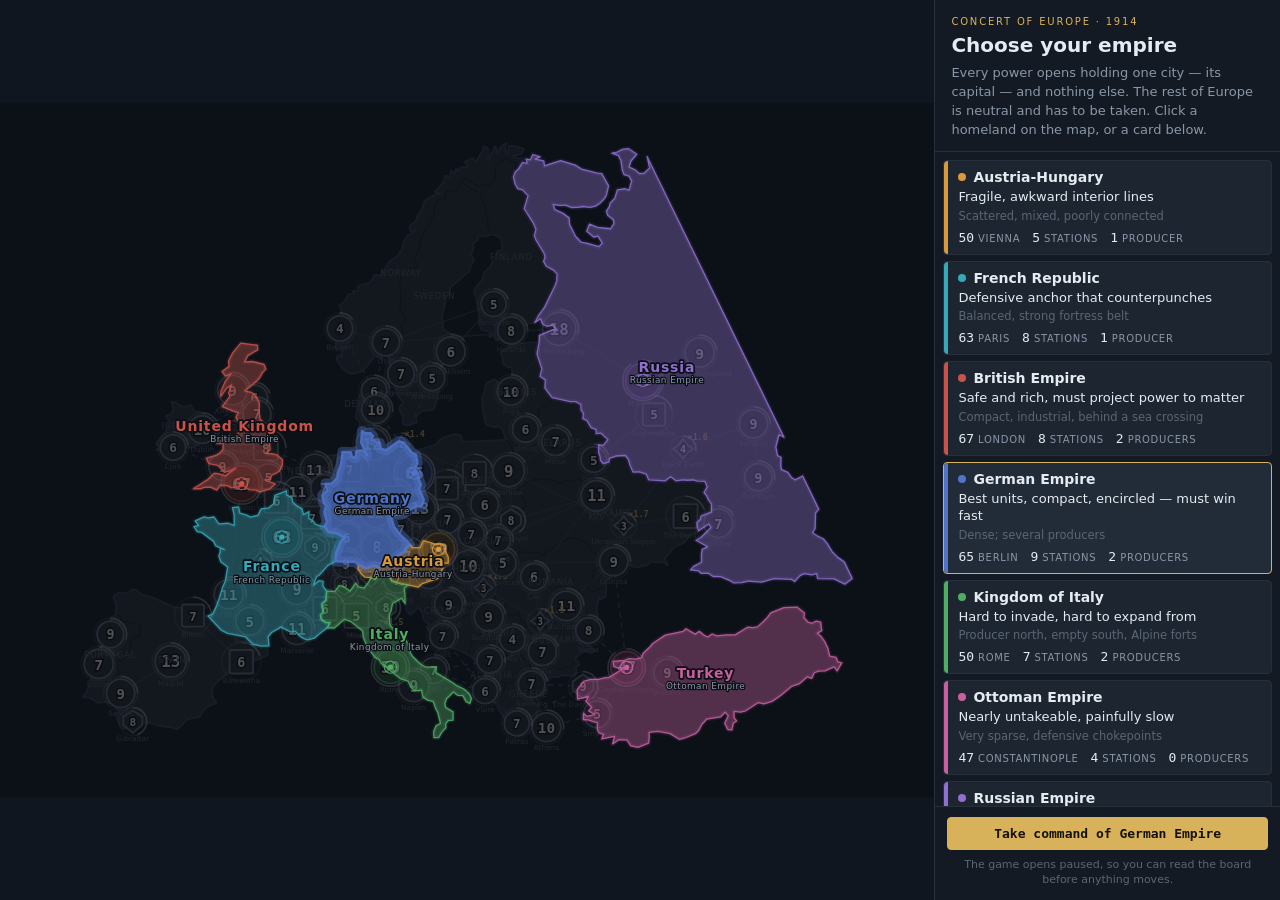
==== commit 14ee9f98: "Milestone 5.6b: supply routes, click confirmation, growth past capacity Three player-facing changes " ====
--- a/index.html
+++ b/index.html
@@ -18,9 +18,12 @@
     </div>
 
     <div class="hud-group speed" id="speed-controls">
-      <button type="button" class="btn speed-btn is-active" data-speed="0" id="speed-pause" title="Pause">&#9208;</button>
-      <button type="button" class="btn speed-btn" data-speed="1">1x</button>
-      <button type="button" class="btn speed-btn" data-speed="2">2x</button>
+      <!-- 1x deleted 2026-07 on the player's instruction; 2x is the default and
+           the slow speed now. See BAL.SPEEDS for why this costs nothing: the
+           loop scales time CONSUMED, never the timestep, so the sim at 2x is
+           the same sim. Pause is still how you stop to read the board. -->
+      <button type="button" class="btn speed-btn" data-speed="0" id="speed-pause" title="Pause (space)">&#9208;</button>
+      <button type="button" class="btn speed-btn is-active" data-speed="2">2x</button>
       <button type="button" class="btn speed-btn" data-speed="4">4x</button>
     </div>
 
@@ -86,10 +89,22 @@
   <footer class="bottombar">
     <div class="send-control" id="send-control">
       <span class="hud-label">send</span>
-      <button type="button" class="btn send-btn" data-fraction="0.25">25</button>
-      <button type="button" class="btn send-btn" data-fraction="0.5">50</button>
-      <button type="button" class="btn send-btn is-active" data-fraction="0.75">75</button>
-      <button type="button" class="btn send-btn" data-fraction="1">All</button>
+      <!-- ONE-SHOT, and the digit that selects each one is on its face. The
+           active button relaxes back to 25 after every volley (render/select.js,
+           selCommit) — see BAL.SEND_FRACTION_DEFAULT for the player's reasoning.
+           data-key is read by nothing; it is a label, and the binding itself is
+           derived from BAL.SEND_FRACTIONS so the two cannot drift. -->
+      <button type="button" class="btn send-btn is-active" data-fraction="0.25"><b>1</b>25</button>
+      <button type="button" class="btn send-btn" data-fraction="0.5"><b>2</b>50</button>
+      <button type="button" class="btn send-btn" data-fraction="0.75"><b>3</b>75</button>
+      <button type="button" class="btn send-btn" data-fraction="1"><b>4</b>All</button>
+
+      <!-- What the NEXT click will do, while a supply line is armed by R
+           (render/select.js, _selPaintArmed). Rendered as a fixed banner at the
+           top of the board, not here — see the `.send-armed` rule, which
+           explains why it must not sit in this bar's flow. It lives in this
+           element only because the send box is where it conceptually belongs. -->
+      <span class="send-armed" id="send-armed" hidden aria-live="polite"></span>
 
       <!-- The INF · ART · ARM type toggles used to sit here. Deleted 2026-07 on
            the player's instruction ("Delete them."). Choosing SOURCES already
@@ -113,17 +128,25 @@
     <p class="send-hint" id="send-hint">
       <span class="send-hint-item is-basic"><b>click</b> yours = select</span>
       <span class="send-hint-item is-basic"><b>click</b> enemy = attack</span>
-      <span class="send-hint-item"><b>right-click</b> = reinforce</span>
-      <span class="send-hint-item"><b>&#8679;</b>click = all</span>
-      <span class="send-hint-item"><b>&#8997;</b>click = half</span>
+      <span class="send-hint-item is-basic"><b>1&#8202;2&#8202;3&#8202;4</b> = 25&#8202;&#183;&#8202;50&#8202;&#183;&#8202;75&#8202;&#183;&#8202;all</span>
+      <!-- "move", not "reinforce". R is now the standing REINFORCE order, and
+           two different gestures both called reinforce — one a single march, one
+           a permanent supply line — is the kind of collision that makes a hint
+           line worse than no hint line. -->
+      <span class="send-hint-item"><b>right-click</b> = move</span>
       <span class="send-hint-item"><b>&#8984;</b>click = keep group</span>
       <!-- Standing orders (render/select.js, _selApplyOrder). Not `.is-basic`:
            a key that acts on the current selection is invisible to anyone who
            does not already know it exists, which is precisely the tier this
-           line is for. Written as three bare letters because that is what the
-           player types — no modifier, which is itself the thing to know, since
-           every other accelerator on this bar needs one. -->
-      <span class="send-hint-item"><b>H R F</b> = hold&#183;rally&#183;feed</span>
+           line is for. Written as a two-step because that is what it is now —
+           the key ARMS, the next click on your own ground names the destination.
+           The old bare `H R F` needed no target and so needed no arrow.
+
+           The shift = all / alt = half commit modifiers that used to sit on
+           this line are gone: 1-4 does the same job with one hand and no timing,
+           and shift was already overloaded as additive-select on the same
+           pointer. Cmd stays — keeping the group is not an amount. -->
+      <span class="send-hint-item"><b>R</b>&#8202;&#8594;&#8202;click = supply on/off, <b>H</b> = clear</span>
     </p>
 
     <div class="powers" id="powers-strip"></div>
@@ -173,6 +196,11 @@
 <script src="render/readout.js"></script>
 <script src="render/victory.js"></script>
 <script src="render/camera.js"></script>
+<!-- The empire picker. After the other render/ files because it calls map.js's
+     shapePoints/pointsAttr to draw the homelands from the same geometry the
+     board is drawn from, and before app/loop.js because app/main.js's boot()
+     hands it the board and waits for a power before there is a game to run. -->
+<script src="render/start.js"></script>
 
 <script src="app/loop.js"></script>
 <script src="app/main.js"></script>
--- a/style.css
+++ b/style.css
@@ -915,13 +915,25 @@
       empire-at-a-glance body when nothing is hovered, so the column never
       reads as a broken empty gutter.
 
-   WIDTH — 284px. Floor is set by content: the farm-reach rows are the widest
-   thing in the readout ("Toulouse ×3 · adjacent · majority 2/3 (×0.60)") and
-   they ellipsis below ~250px of text box, which loses the control tier — the
-   most useful half of the row. Ceiling is set by the board: 284px is 20% of a
-   1440px window and 15% of 1920px, so the map keeps a comfortably landscape
-   aspect at every size this game is played at. It is also ~50px wider than
-   the old floating panel, which is why fewer farm rows truncate now. */
+   WIDTH — 200px, down from 284px.
+
+   The old floor was set by content that no longer exists: four farm-reach rows
+   per station, each a full sentence ("Toulouse ×3 · adjacent · majority 2/3
+   (×0.60)"), which needed ~250px of text box before the clause that mattered
+   started falling off the end. render/readout.js now names two farms on one
+   line and leaves coverage to the map overlay, so the widest thing left is a
+   station name at 13px (16 characters, "Nizhny Novgorod") beside its type
+   badge — 166px of the 176px this leaves inside the padding.
+
+   The ceiling was, and still is, set by the board. THE PLAYER'S WINDOW IS
+   800px WIDE: at 284px the rail took 36% of it and the map was a 516px sliver
+   in a portrait letterbox. At 200px the board gets 600px, +16%, and that is
+   not a side effect of the change — it is half the point of it. At 1280px the
+   rail is 16% and at 1920px 10%, which keeps the map comfortably landscape at
+   every size this game is played at.
+
+   Do not scale this with a media query. A column whose width depends on the
+   window is a column the player has to re-find. */
 
 .stage {
   display: flex;
@@ -943,8 +955,8 @@
 }
 
 .rail {
-  flex: 0 0 284px;
-  width: 284px;
+  flex: 0 0 200px;
+  width: 200px;
   display: flex;
   flex-direction: column;
   overflow-y: auto;
@@ -954,10 +966,14 @@
 }
 
 /* Sections are a vertical stack with rules between them, so a second section
-   added later needs no CSS of its own to look like it belongs. */
+   added later needs no CSS of its own to look like it belongs. The rule IS the
+   heading now: render/readout.js stopped passing `title` because four rows of
+   uppercase chrome (STRENGTH / MARCH / SUPPLY / ORDERS) said nothing the
+   labelled row underneath each of them did not already say. .rail-title is
+   kept and still works for anyone who wants one. */
 .rail-section {
   flex: 0 0 auto;
-  padding: 9px 12px 11px;
+  padding: 8px 12px 9px;
   border-bottom: 1px solid var(--line);
 }
 .rail-section[hidden] { display: none; }
@@ -996,11 +1012,21 @@
   line-height: 1.35;
 }
 
+/* ── the grammar, and it is now three shapes instead of nine ──────────────
+   A labelled ROW carries a number. A SOURCE line under it carries where that
+   number came from. An ICON marks the handful of rows a player scans for. That
+   is the whole vocabulary; .rdo-units, .rdo-mods, .rdo-sep, .rdo-tier,
+   .rdo-idle and .rdo-farm are gone with the blocks that used them. */
+
 .rdo-head {
   display: flex;
   align-items: baseline;
   justify-content: space-between;
   gap: 8px;
+  /* At 200px a long name beside a long badge ("The Dardanelles" + "fortress")
+     is 6px over. Wrapping drops the badge to its own line, which is one row
+     for one station in a hundred; ellipsis would eat the name. */
+  flex-wrap: wrap;
 }
 .rdo-name { font-size: 13px; font-weight: 600; color: var(--ink); }
 .rdo-type {
@@ -1031,23 +1057,25 @@
   text-align: right;
 }
 
-.rdo-terr .rdo-v { color: var(--ink-dim); }
-.rdo-tier {
-  font-family: var(--font-num);
+/* The territory row spends no words on itself: the country's NAME is the label
+   and the tier is the value ("Germany … 8/9"), with the long form on the row's
+   title. */
+.rdo-terr .rdo-k {
+  font-size: 10px;
+  min-width: 0;
+  overflow: hidden;
+  text-overflow: ellipsis;
+  white-space: nowrap;
+}
+.rdo-terr .rdo-v {
   font-size: 9.5px;
   color: var(--ink-faint);
   white-space: nowrap;
 }
 /* Reduced or absent benefits are the point of the middle tier — they get the
    warning colour so a half-held country is visible without reading. */
-.rdo-tier.is-partial { color: var(--accent); }
-.rdo-tier.is-contested { color: var(--warn); }
-
-.rdo-sep {
-  height: 1px;
-  background: var(--line);
-  margin: 7px 0 5px;
-}
+.rdo-terr .rdo-v.is-partial { color: var(--accent); }
+.rdo-terr .rdo-v.is-contested { color: var(--warn); }
 
 .rdo-garr .rdo-v { color: var(--garrison); }
 
@@ -1066,28 +1094,13 @@
 /* Full = stopped paying dividends (00-vision.md §2). Worth seeing at a glance. */
 .rdo-bar-fill.is-full { background: var(--accent); }
 
-.rdo-units { display: flex; gap: 4px; }
-.rdo-units .rdo-unit {
-  flex: 1 1 0;
-  display: block;
-  margin-top: 0;
-  text-align: center;
-  min-width: 0;
-}
-.rdo-units .rdo-k {
-  display: block;
-  font-size: 9px;
-  letter-spacing: 0.03em;
-}
-.rdo-units .rdo-v {
-  display: block;
-  margin-left: 0;
-  text-align: center;
-  font-size: 12px;
-}
-
-.rdo-growth .rdo-v { color: var(--ink); }
-.rdo-growth.is-stalled .rdo-v { color: var(--ink-faint); }
+/* Composition. It used to be three fixed cells — infantry / artillery / armour
+   — of which two read "0" on 78 of 108 stations, i.e. a row of noise carrying
+   one number. It is now one source line in the map's own payload grammar
+   ("40 inf · 12 art", 00-vision.md §8) with the zeroes left out, so a stack
+   reads identically in the rail and on a preview line. */
+.rdo-comp { padding-left: 0; border-left: 0; color: var(--garrison); }
+.rdo-comp:empty { display: none; }
 
 .rdo-status {
   font-size: 10.5px;
@@ -1097,94 +1110,114 @@
 .rdo-status.is-bad { color: var(--warn); }
 .rdo-status:empty { display: none; }
 
-/* The breakdown — the reason this panel exists. Indented and dimmer than the
-   headline so it reads as the working, not as more headline numbers. */
-.rdo-mods {
-  margin-top: 6px;
-  padding-top: 5px;
-  border-top: 1px dashed var(--line);
-}
+/* A labelled modifier row — the workhorse. Dimmer and smaller than a headline
+   so it reads as the working rather than as more headline numbers. */
 .rdo-mod { margin-top: 2px; }
 .rdo-mod .rdo-k { font-size: 10px; }
 .rdo-mod .rdo-v { font-size: 10.5px; color: var(--ink-dim); }
 .rdo-mod.is-off .rdo-v { color: var(--ink-faint); }
-
-/* Farm rows WRAP now; the floating panel had to ellipsis them because it was
-   232px of overlay that could not be allowed to grow. The rail has a scroll
-   axis and a fixed home, so the row can use two lines — which matters because
-   the clause that got truncated first was the one at the end ("— feeding
-   nobody", "· under attack"), i.e. the whole reason the row is struck out. */
-.rdo-farm {
+/* Growth that is not happening, and a supply line that is not flowing. */
+.rdo-mod.is-stalled .rdo-v { color: var(--ink-faint); }
+
+/* Values here can carry a word ("power", "/ day", "12 / 72"), which the bare
+   numeric rows never do. `margin-left: auto` alone would let a long value push
+   the label out of the column, so the label may shrink and the value may wrap
+   rather than overflow a 200px rail. */
+.rdo-mod .rdo-k { min-width: 0; overflow-wrap: anywhere; }
+.rdo-mod .rdo-v { overflow-wrap: anywhere; }
+
+/* The headline of a section — the number the lines below it decompose. Full
+   ink and a touch larger, so the eye lands on "81.6" before the working. */
+.rdo-mod.is-head { margin-top: 0; }
+.rdo-mod.is-head .rdo-k { color: var(--ink-dim); }
+.rdo-mod.is-head .rdo-v { font-size: 12px; color: var(--ink); }
+
+/* ADDITIVE, and drawn as such. Station defense is a fixed number of troops
+   added to the defence, never a factor applied to it (sim/combat.js,
+   DEFENSE_BONUS_POWER) — so it gets the garrison colour every other headcount
+   on this panel uses, and never the dim multiplier grey. If this rule ever
+   makes a "×" appear in this row, the renderer is lying. */
+.rdo-mod.is-add .rdo-v { color: var(--garrison); }
+
+/* Cut off, and a landing already on the beach: the two emergencies. */
+.rdo-mod.is-cut .rdo-v { color: var(--warn); }
+.rdo-mod.is-cut .rdo-k { color: var(--warn); }
+
+/* ── source lines ──────────────────────────────────────────────────────
+   One rule for every "where this number came from" line, whatever section it
+   is in, because "×1.80 farms" and "+18.0 fort" should read as the same kind
+   of statement. They WRAP rather than ellipsis: the clause that gets truncated
+   first is always the one at the end, which is always the reason. */
+.rdo-srcs:empty { display: none; }
+.rdo-src {
   font-size: 9.5px;
+  line-height: 1.4;
   color: var(--ink-dim);
-  padding-left: 8px;
+  padding-left: 7px;
   margin-top: 1px;
   border-left: 1px solid var(--line);
   overflow-wrap: anywhere;
 }
-.rdo-farm.is-dead { color: var(--ink-faint); text-decoration: line-through; }
 
 .rdo-note {
-  margin-top: 6px;
+  margin-top: 5px;
   font-size: 10px;
+  line-height: 1.35;
   color: var(--accent);
 }
 .rdo-note:empty { display: none; }
 
-/* The two bodies of the station section. Exactly one is displayed; JS toggles
-   `display` rather than swapping content, so neither is ever rebuilt. */
-.rdo-idle .rdo-name { color: var(--ink-dim); }
-
-/* The idle body exists so the rail is never an empty gutter. The hint is the
-   only instructional text in the whole interface and it earns that by being
-   the answer to the question the blank column would otherwise raise. */
+/* The only instructional text in the whole interface, and it earns that by
+   being the answer to the question an idle column raises. Shown at EVERY
+   width — an earlier change hid a hint below 1000px, and the player's window
+   is 800px, so the one person who needed it never saw it. */
 .rdo-hint {
-  margin-top: 9px;
-  padding-top: 7px;
+  margin-top: 8px;
+  padding-top: 6px;
   border-top: 1px dashed var(--line);
-  font-size: 10px;
+  font-size: 9.5px;
   line-height: 1.45;
   color: var(--ink-faint);
 }
 
-/* --- the other modifiers: supply / strength / march ----------------
-   Same grammar as the growth breakdown above, deliberately: a labelled row
-   carries the number and `.rdo-farm` lines under it carry where it came from.
-   Reusing .rdo-farm rather than inventing a second source style is the point —
-   "×1.80 farm reach" and "+18.0 fortification" should read as the same kind of
-   statement, because they are.
-
-   These sections live inside .rail-body directly (they have no .rdo-mods
-   wrapper), so the indent/rule that .rdo-mods supplies is not present and the
-   rows sit flush under the section title, which is already a rule. */
-.rdo-srcs:empty { display: none; }
-
-/* The section headline — the number the rows below it decompose. Full ink and
-   a touch larger, so the eye lands on "46.2 power" before the working. */
-.rdo-mod.is-head { margin-top: 0; }
-.rdo-mod.is-head .rdo-k { color: var(--ink-dim); }
-.rdo-mod.is-head .rdo-v { font-size: 12px; color: var(--ink); }
-
-/* ADDITIVE, and drawn as such. The station defense block is a fixed number of
-   troops added to the defence, never a factor applied to it (sim/combat.js,
-   DEFENSE_BONUS_POWER) — so it gets the garrison colour that every other
-   headcount on this panel uses, and never the dim multiplier grey. If this rule
-   ever makes a "×" appear in this row, the renderer is lying. */
-.rdo-mod.is-add .rdo-v { color: var(--garrison); }
-
-/* Cut off is the one modifier that is an emergency. */
-.rdo-mod.is-cut .rdo-v { color: var(--warn); }
-
-/* Values in these rows can carry a word ("power", "days", "8.2 / 40"), which
-   the growth rows never do. `margin-left: auto` alone would let a long value
-   push the label out of the column, so the label is allowed to shrink and the
-   value is allowed to wrap rather than overflow the 284px rail. */
-.rdo-mod .rdo-k { min-width: 0; overflow-wrap: anywhere; }
-.rdo-mod .rdo-v { overflow-wrap: anywhere; }
-
-/* The persistent empire header. No margin above the name — it is the first
+/* ── icons ─────────────────────────────────────────────────────────────
+   Lucide paths, inlined by render/readout.js (see the licence note there).
+   `fill` and `stroke` live HERE and nowhere else: a presentation attribute on
+   an SVG element sits at the bottom of the cascade and any stray class rule
+   silently outranks it, which is docs/testing/known-issues.md #15 and cost an
+   invisible coverage overlay and a board full of white trails. Nothing about
+   these is computed per frame — they are built once and never touched — so the
+   stylesheet is simply where they belong.
+
+   Sized at 11px against a 24-unit viewBox, so the 2-unit stroke lands just
+   under a pixel: dark enough to read as a mark, light enough not to compete
+   with the number beside it. */
+.rdo-ico {
+  width: 11px;
+  height: 11px;
+  display: inline-block;
+  vertical-align: -1.5px;
+  flex: 0 0 auto;
+  fill: none;
+  stroke: currentColor;
+  stroke-width: 2;
+  stroke-linecap: round;
+  stroke-linejoin: round;
+}
+.rdo-k .rdo-ico { margin-right: 4px; color: var(--ink-dim); }
+.rdo-mod.is-cut .rdo-k .rdo-ico { color: var(--warn); }
+
+/* The one row carrying two numbers in the same unit — shield and swords, what
+   this garrison holds with against what it is worth attacking out. Inline-flex
+   so the icon and its number cannot be split across a wrap. */
+.rdo-pair { display: inline-flex; align-items: center; gap: 3px; }
+.rdo-pair + .rdo-pair { margin-left: 9px; }
+.rdo-pair .rdo-ico { color: var(--ink-faint); }
+.rdo-pair-v { font-family: var(--font-num); }
+
+/* The persistent empire section. No margin above the name — it is the first
    thing in the rail and the section padding is already the gap. */
-.rdo-empire-head { margin-top: 0; margin-bottom: 5px; }
+.rdo-empire-head { margin-top: 0; margin-bottom: 4px; }
 /* readout:end */
 
 /* --- victory screen (render/victory.js) ---------------------------- */
@@ -1963,6 +1996,113 @@
    pointer events eats the click that commits an attack and produces NO error at
    all, and that has already happened twice on this project. */
 
+/* The digit that selects each send amount, printed on the button.
+   A shortcut nobody can see is a shortcut nobody uses, and this one is now the
+   primary way the amount gets set — 1 2 3 4 for 25 50 75 All. Superscripted and
+   dimmed so the NUMBER stays the thing you read: the button says "75", quietly
+   annotated with how to get there, not "3 75" as two equal glyphs.
+   `is-active` inverts the button, so the hint has to lift out of the accent
+   fill rather than staying grey against it. */
+.send-btn > b {
+  font-weight: 400;
+  font-size: 8px;
+  vertical-align: super;
+  margin-right: 2px;
+  opacity: 0.55;
+}
+.send-btn.is-active > b { opacity: 0.7; }
+
+/* The armed-order banner (render/select.js, _selPaintArmed). Two-step gestures
+   are the one place a strategy game can strand you in a mode you forgot about,
+   and the whole defence is that the mode announces itself loudly and dies on
+   the next click. So: the accent colour, uppercase, and a pulse — cheap, and it
+   is deliberately the most insistent thing on this bar, because it is telling
+   you that your next click does NOT do what your last thousand clicks did.
+
+   `[hidden]` needs the explicit rule: display:flex on the parent would
+   otherwise resurrect it, which is the classic way a "hidden" element stays on
+   screen forever. */
+.send-armed {
+  /* FIXED, AND OUT OF FLOW ON PURPOSE. In the bottom bar's normal flow it grew
+     the bar from 53px to 68px the instant it appeared — which moved the board
+     up 15px underneath a cursor that was, by construction, one click away from
+     naming a city. A banner that shifts the thing you are aiming at is worse
+     than no banner. `fixed` needs no positioning context, so it also cannot be
+     broken by a later change to .app or .bottombar.
+
+     pointer-events:none is NOT optional: this floats over the board, and
+     anything over the board that accepts pointer events silently eats the click
+     that commits an order, with no error at all. Five times on this project. */
+  /* TOP of the board, not the bottom. The bottom-centre is already occupied by
+     the camera cluster and the pan/zoom hint, and the banner covered both. The
+     top-centre is the one part of this layout with nothing in it. */
+  position: fixed;
+  left: 50%;
+  top: calc(var(--hud-h, 44px) + 12px);
+  transform: translateX(-50%);
+  z-index: 40;
+  pointer-events: none;
+
+  font-size: 11px;
+  font-weight: 700;
+  letter-spacing: 0.06em;
+  text-transform: uppercase;
+  white-space: nowrap;
+  padding: 5px 12px;
+  border-radius: 3px;
+  color: var(--bg, #12161c);
+  background: var(--accent, #d8a657);
+  box-shadow: 0 2px 10px rgba(0, 0, 0, 0.45);
+  animation: send-armed-pulse 1.1s ease-in-out infinite;
+}
+.send-armed[hidden] { display: none; }
+
+/* THE CONFIRMATION, in the same banner. Same position, same size, so it lands
+   exactly where the player was already reading — the armed line is replaced in
+   place by what actually happened rather than vanishing and leaving them to
+   hunt a marker on a 108-node board for evidence the click registered.
+
+   Two differences from armed, both load-bearing. It does NOT pulse: a pulse
+   means "waiting for you", and this is finished. And it is painted in the
+   PLAYER'S POWER COLOUR, written as an inline style by render/select.js
+   because there are seven of them and the palette here holds none of them.
+   That is the same colour the supply line itself is drawn in, so the banner
+   and the thing it is confirming are visibly one object — and §8's rule that
+   colour carries ownership survives, where inventing a green would have added
+   an eighth meaning to a locked palette.
+
+   A REFUSAL is red. Red already means combat on this board, but a one-off
+   banner reading "CANNOT SUPPLY — that city is not yours" cannot be mistaken
+   for a battle, and the one thing a refusal must not do is look like the
+   success it is being confused with. */
+.send-armed.is-confirm {
+  animation: none;
+  color: var(--bg, #12161c);
+}
+
+.send-armed.is-refused {
+  animation: none;
+  background: var(--warn, #d1604a);
+  color: var(--bg, #12161c);
+}
+
+@keyframes send-armed-pulse {
+  0%, 100% { opacity: 1; }
+  50%      { opacity: 0.55; }
+}
+
+/* The cursor is the other half of the signal, and it is the half that is
+   already where the player is looking. Set on .app so it covers the board, the
+   rail and the bar alike — an armed order is cancelled by clicking anywhere
+   that is not your own city, so every surface is a live target. */
+.app.is-arming,
+.app.is-arming .board-wrap,
+.app.is-arming #board { cursor: crosshair; }
+
+@media (prefers-reduced-motion: reduce) {
+  .send-armed { animation: none; }
+}
+
 /* THE HINT MUST SURVIVE AT 800px.
    It used to `display: none` below 1000px, and the player's window is 800 —
    so the single line that teaches right-click reinforce did not exist for the
@@ -2230,121 +2370,431 @@
 }
 /* landing:end */
 
-/* orders: ─── standing-order markers + rail section (render/map.js,
-   render/readout.js) ───────────────────────────────────────────────────────
-
-   01-data-schema.md, "Standing orders". The map half is a small monochrome
-   arrow hung under the node: down = feed (a source, shipping out), up = rally
-   (a sink, drawing in). Nothing at all for `hold`, which is the default and is
-   what almost every station on the board carries — see the block comment above
-   MAP_ORDER_DROP in render/map.js for why drawing the default would be noise
-   rather than information.
-
-   POINTER-EVENTS: NONE, twice over — on the group and on each glyph. This is
-   not belt-and-braces. Anything painted over the board that accepts pointer
-   events swallows the click that commits an attack and the game stops
-   responding WITH NO ERROR AT ALL; that has now happened four times on this
-   project, and the marker sits inside the station <g>, i.e. inside the one
-   element on the board whose hit area is load-bearing. The group is stated
-   separately from the glyphs so a later child added to it inherits the rule
-   instead of having to remember it.
-
-   The station <g> itself must keep taking events — it is the click target — so
-   this cannot be solved by moving the marker into #g-ui (which is where it
-   would be if it were selection state; it is not, it is board state, and it has
-   to survive a board rebuild the same way the garrison number does). */
-
-.station-ordergroup {
-  pointer-events: none;
-}
-
-/* Which glyph shows is a CLASS on the group, and the `d` of each is a static
-   attribute written once at build time and never touched again. That ordering
-   is deliberate: known-issues #15 is a stylesheet rule silently outranking an
-   SVG presentation attribute, and it has recurred twice. Nothing here computes
-   a presentation attribute per frame — the only per-frame decision is a
-   diff-gated classList toggle, which is the same mechanism .is-cut and
-   .is-fighting already use on the station node. */
-.station-order {
-  display: none;
-  fill: var(--garrison);
-  fill-opacity: 0.82;
-  /* Same halo trick as the garrison number: stroked first, filled over the top,
-     so the glyph holds its edge over a tinted territory, a link line or a
-     neighbour's fullness ring. */
+/* orders: ─── supply routes (render/map.js) ───────────────────────────────
+
+   01-data-schema.md, "Standing orders". A city carries `supplyTo`, the list of
+   cities it streams surplus to, and each entry is drawn as the ROUTE the units
+   will actually walk:
+
+     the LINE      a solid polyline through every hop of the route, in the
+                   OWNER'S POWER COLOUR.
+     the CHEVRONS  small arrowheads at each hop's midpoint, pointing the way the
+                   supply flows.
+     the BAR       one stroke across the middle hop, shown only while the route
+                   cannot deliver.
+
+   Nothing at all for a city that supplies nowhere, which is what almost every
+   station on the board is — see the block comment above MAP_ORDER_CHEV_D in
+   render/map.js for why drawing the default would be noise rather than
+   information.
+
+   COLOUR IS SET BY JAVASCRIPT, per element, as an inline STYLE. It comes from
+   live state (which power holds the source) and known-issues #15 is precisely
+   about a computed paint value written as an SVG presentation attribute, where
+   any stylesheet rule silently outranks it — that has recurred twice here, once
+   painting every wave trail white. So there is deliberately NO `stroke` or
+   `fill` declaration on `.station-orderline` or `.station-orderchev` in this
+   block: nothing to outrank, and nothing to forget to remove.
+
+   SOLID, NEVER DASHED. `.link.is-sea` already uses a dash to mean a sea
+   crossing; a dashed supply line would read as water.
+
+   POINTER-EVENTS: NONE, on the group and on every child. This is not
+   belt-and-braces. These lines cross the whole board and pass over dozens of
+   stations, and anything painted over the board that accepts pointer events
+   swallows the click that commits an attack WITH NO ERROR AT ALL — that has now
+   happened five times on this project, and this is the largest hit area
+   anything in render/map.js has ever added. Verified on the live board by
+   sampling elementFromPoint along a route, not by reading this rule.
+
+   The routes live in #g-links, BELOW #g-stations, so a line can never paint
+   over a garrison number — the number is the interface (§8) and nothing here is
+   allowed to compete with it.
+
+   NOTHING IN THIS BLOCK MAY SET `transform` ON .station-orderchev OR
+   .station-orderbar. render/map.js writes both as SVG presentation attributes,
+   once per route and again whenever the camera scale changes, and a CSS
+   `transform` does not merely outrank the attribute — it replaces the whole
+   chain, so one stray declaration would collapse every chevron on the board
+   onto the origin. */
+
+.station-orderroute,
+.station-orderline,
+.station-orderchev,
+.station-orderbar {
+  pointer-events: none;
+}
+
+.station-orderline {
+  stroke-width: 1.8;
+  stroke-opacity: 0.85;
+  stroke-linejoin: round;
+  stroke-linecap: round;
+  fill: none;
+  /* The LENGTH of a route is a real geographic fact and must scale with the
+     map; its weight is a legibility constant and must not. Same reason `.link`
+     carries this (see the camera: block) — declared here rather than added to
+     that block's shared list because that block belongs to another
+     workstream. */
+  vector-effect: non-scaling-stroke;
+}
+
+.station-orderchev {
+  fill-opacity: 0.95;
+  /* A thin halo, the same trick the garrison number uses, so a chevron holds
+     its edge where a route crosses a tinted territory or another power's line.
+     Stroked first and filled over the top. */
   stroke: var(--garrison-halo);
-  stroke-width: 2.6;
+  stroke-width: 1.2;
   stroke-linejoin: round;
   paint-order: stroke fill;
-  pointer-events: none;
-}
-
-.station-ordergroup.is-feed  .station-order-feed  { display: block; }
-.station-ordergroup.is-rally .station-order-rally { display: block; }
-
-/* A FEED CITY THAT SHIPS NOTHING — see MAP_ORDER_BLOCK_D in render/map.js.
-   A bar struck through the arrow, drawn in the HALO colour so it cuts the white
-   glyph into two stubs rather than adding a sixth mark to a node that already
-   carries five. Subtractive, monochrome, and inside the marker's own slot, so
-   it claims no channel that was not already the order channel.
-
-   Three classes, exactly matching the two rules above, which is deliberate:
-   the `.station.is-fighting` rule below is also three and comes later, so a
-   battle still wins this slot outright — bar included — instead of leaving a
-   stray bar floating over the attacker's number. Specificity here is load-
-   bearing, not incidental. */
-.station-ordergroup.is-blocked .station-order-block { display: block; }
-
-/* SUBTRACTIVE, and this rule is the whole reason it reads. Written first as a
-   plain member of `.station-order` it inherited `fill: var(--garrison)` — WHITE
-   — and painted a white bar across a white arrow, i.e. nothing at all. Caught by
-   reading `getComputedStyle(bar).fill` on the live board rather than by looking
-   at it, which is the same two-line diagnostic known-issues #15 prescribes.
-   Equal specificity to `.station-order` and later in the file, so it wins by
-   order; the halo stroke is dropped because a halo around a cut is a rim, not a
-   cut. */
-.station-order-block {
+}
+
+/* ── A ROUTE THAT CANNOT DELIVER ─────────────────────────────────────────
+   The chevrons ARE the flow, so a blocked route simply stops having any: no
+   arrows moving along it, the line itself dimmed, and one bar struck across its
+   middle hop. That needs no legend and spends no second colour.
+
+   Dimmed rather than recoloured, and never in the warning colour. A stalled
+   supply line is usually the capacity ceiling doing its job — the destination
+   is full, which is the mechanic working — and the rail is the one place that
+   is allowed to shout, on the row that names the fix. */
+.station-orderroute.is-blocked .station-orderline { stroke-opacity: 0.30; }
+.station-orderroute.is-blocked .station-orderchev { display: none; }
+
+.station-orderbar {
+  display: none;
   fill: var(--garrison-halo);
-  fill-opacity: 1;
-  stroke: none;
-}
-
-/* ...and the arrow itself goes quiet. The bar alone is the reading; the dim is
-   what makes a stalled network legible in peripheral vision when scanning the
-   board rather than looking at one node. Set as a stylesheet rule against a
-   class, never as a per-frame JS write of `fill-opacity` — that is the exact
-   presentation-attribute trap of known-issues #15, which has already recurred
-   twice on this project. */
-.station-ordergroup.is-blocked .station-order-feed { fill-opacity: 0.42; }
-
-/* A fight owns this slot while it lasts. `.station-attackers` is drawn at
-   exactly the same offset (rec.attY === rec.ordY by construction), and in a
-   battle "how many of theirs are standing here" beats "this city is on feed" —
-   the order is still true, it is just not the thing being asked. Equal
-   specificity to the two rules above (three classes each), so it wins by coming
-   later; that is the whole reason it is placed here and not before them. */
-.station.is-fighting .station-order { display: none; }
-
-/* The rail section reuses the .rdo-* grammar wholesale — rows, values and the
-   `.rdo-farm` source lines — so it needs no layout of its own. The one thing it
-   adds is a colour for the ORDER ITSELF, because "feed" and "rally" are the
-   section's headline value and reading as plain body text made them look like a
-   description rather than a setting. Achromatic, matching the map marker: an
-   order is not owned by anybody and must not borrow a power hue. */
-.rdo-order-v {
+  stroke: var(--garrison);
+  stroke-width: 1.1;
+  stroke-opacity: 0.55;
+  paint-order: fill stroke;
+}
+.station-orderroute.is-blocked .station-orderbar { display: block; }
+/* orders:end */
+
+/* start: ─── empire picker, shown before the game exists (render/start.js) ──
+   Everything in this block is removed from the document the instant a power is
+   chosen — `startScreenHide()` deletes the panel and the <g id="g-start">
+   layer rather than hiding them. There is no dismissed state to style and no
+   `opacity: 0` overlay left sitting over #g-stations, which is the failure this
+   project has hit five times: a transparent layer that still accepts pointer
+   events eats the click that commits an attack, with NO error at all.
+
+   The panel is a flex SIBLING of .board-wrap inside .stage, exactly like .rail
+   and for exactly the same reason. It narrows the board instead of covering it,
+   so all seven homelands stay visible AND stay clickable. */
+
+/* Game chrome, hidden while the pick is happening. None of it means anything
+   before there is a game — the counters read "—", the speed buttons are not
+   wired yet, and the send bar describes a gesture the player cannot make. It
+   also buys the map the whole window, which is what makes this work at the
+   800px width the game is actually played at. */
+.app.is-choosing .hud,
+.app.is-choosing .rail,
+.app.is-choosing .bottombar { display: none; }
+
+/* The camera cluster and its pan/zoom hint go with them, for the same reason
+   and for one more. render/camera.js self-bootstraps on DOMContentLoaded, so
+   wheel-zoom and arrow-pan are already live on the picker board — and the
+   homeland labels in <g id="g-start"> are NOT counter-scaled the way map.js's
+   station symbols are, so they grow with the zoom. Hiding the controls stops
+   this screen advertising a verb it does not want, and startScreenHide() calls
+   cameraReset() so nothing the player did here survives into the game. The
+   alternative was counter-scaling machinery for a screen used at 1x. */
+.app.is-choosing #cam-controls,
+.app.is-choosing .cam-hint { display: none; }
+
+/* ── the map side ─────────────────────────────────────────────────────── */
+
+/* The wash dims the board so the seven homelands are the only lit things on
+   it. It must not take pointer events: it covers the entire viewBox, and a
+   click landing on it rather than on the country under the cursor would make
+   the map unpickable. */
+.start-wash {
+  fill: var(--bg);
+  fill-opacity: 0.72;
+  pointer-events: none;
+}
+
+/* The homelands. `fill` and `stroke` are written as INLINE STYLES by
+   render/start.js because they are the power's colour and there are seven of
+   them; only the weights live here. That ordering is deliberate — a class rule
+   silently outranks an SVG presentation attribute (known-issues #15), so the
+   colour goes in as a style and cannot be beaten by anything in this file. */
+.start-land {
+  fill-opacity: 0.34;
+  stroke-opacity: 0.85;
+  stroke-width: 1.4;
+  stroke-linejoin: round;
+  cursor: pointer;
+  transition: fill-opacity 90ms linear, stroke-width 90ms linear;
+}
+.start-land.is-hot    { fill-opacity: 0.58; stroke-width: 2.2; }
+.start-land.is-chosen { fill-opacity: 0.72; stroke-width: 2.6; }
+
+/* A fat soft stroke under the real polygon, so the "you can click this" halo
+   can grow on hover without the hit area moving under the cursor. */
+.start-land-glow {
+  fill: none;
+  stroke-opacity: 0.12;
+  stroke-width: 5;
+  stroke-linejoin: round;
+  pointer-events: none;
+  transition: stroke-opacity 90ms linear, stroke-width 90ms linear;
+}
+.start-land-glow.is-hot    { stroke-opacity: 0.26; stroke-width: 8; }
+.start-land-glow.is-chosen { stroke-opacity: 0.38; stroke-width: 11; }
+
+/* The capital, because it is everything the power starts with (00-vision.md
+   §6) and the card's "Berlin · 65" has to be findable on the map. */
+.start-cap-ring {
+  fill: none;
+  stroke-width: 1.2;
+  stroke-opacity: 0.9;
+  pointer-events: none;
+}
+.start-cap-dot { stroke: none; pointer-events: none; }
+
+/* Sized well above .territory-label's 9 units: that label is 7.2 screen pixels
+   on an 800px window (known-issues #17 — board units are not screen-constant),
+   and these two lines are the only thing naming what you are about to click. */
+.start-land-name {
+  font-size: 15px;
+  font-weight: 600;
+  letter-spacing: 0.06em;
+  text-anchor: middle;
+  paint-order: stroke;
+  stroke: var(--bg);
+  stroke-width: 3.5;
+  stroke-linejoin: round;
+  pointer-events: none;
+}
+.start-land-power {
+  fill: var(--ink-dim);
+  font-size: 9.5px;
+  letter-spacing: 0.05em;
+  text-anchor: middle;
+  paint-order: stroke;
+  stroke: var(--bg);
+  stroke-width: 2.5;
+  stroke-linejoin: round;
+  pointer-events: none;
+}
+
+/* ── the panel ────────────────────────────────────────────────────────── */
+
+.start-dock {
+  flex: 0 0 clamp(300px, 27vw, 380px);
+  width: clamp(300px, 27vw, 380px);
+  display: flex;
+  flex-direction: column;
+  min-height: 0;
+  background: var(--panel);
+  border-left: 1px solid var(--line);
+}
+
+.start-head {
+  flex: 0 0 auto;
+  padding: 16px 16px 12px;
+  border-bottom: 1px solid var(--line);
+}
+
+.start-eyebrow {
+  color: var(--accent);
+  font-size: 10px;
+  letter-spacing: 0.18em;
+  text-transform: uppercase;
+}
+
+.start-title {
+  margin: 7px 0 0;
+  font-size: 20px;
+  font-weight: 600;
+  line-height: 1.15;
   color: var(--ink);
+}
+
+.start-sub {
+  margin: 7px 0 0;
+  color: var(--ink-dim);
+  line-height: 1.45;
+}
+
+/* The seven. This is the scrolling part — the header and the confirm button
+   are pinned, so the button is reachable without scrolling at any height. */
+.start-cards {
+  flex: 1 1 auto;
+  min-height: 0;
+  overflow-y: auto;
+  padding: 8px;
+  display: flex;
+  flex-direction: column;
+  gap: 6px;
+}
+
+/* `flex: 0 0 auto` and `align-self: start`, and neither is decoration.
+   Seven cards are taller than the box that holds them, and a card must never
+   pay for that by shrinking: the line that says what the power PLAYS LIKE is
+   the whole reason this screen is a choice, and a squashed card clips it to
+   half a sentence with no scrollbar and no other sign anything is wrong.
+   `.start-cards` scrolls; the cards do not compress.
+
+   `overflow: hidden` used to live here, to clip the colour bar to the corner
+   radius, and it was the cause: on a flex or grid item it switches the
+   automatic minimum size from `auto` to `0`, which is precisely the thing that
+   stops a box being squashed below its own content. The bar rounds its own
+   corners instead. */
+.start-card {
+  position: relative;
+  display: grid;
+  gap: 3px;
+  flex: 0 0 auto;
+  align-self: start;
+  width: 100%;
+  padding: 8px 10px 9px 14px;
+  text-align: left;
+  appearance: none;
+  cursor: pointer;
+  color: var(--ink);
+  font: inherit;
+  background: var(--panel-hi);
+  border: 1px solid var(--line);
+  border-radius: var(--radius);
+}
+.start-card:hover,
+.start-card.is-hot { border-color: var(--ink-faint); }
+.start-card.is-chosen {
+  border-color: var(--accent);
+  background: #222b38;
+}
+.start-card:focus-visible { outline: 2px solid var(--accent); outline-offset: 1px; }
+
+/* The power's colour, on the edge the eye scans down. Inline-styled by
+   render/start.js — POWERS is the only authority on which hue is whose. */
+.start-card-bar {
+  position: absolute;
+  left: 0; top: 0; bottom: 0;
+  width: 4px;
+  border-radius: var(--radius) 0 0 var(--radius);
+}
+
+.start-card-head { display: flex; align-items: center; gap: 7px; }
+
+.start-card-dot {
+  width: 8px;
+  height: 8px;
+  flex: 0 0 8px;
+  border-radius: 50%;
+}
+
+.start-card-name { font-size: 14px; font-weight: 600; }
+
+/* What it plays like — 00-vision.md §2. The reason this screen is a choice
+   rather than a menu, so it gets the readable weight and the profile below it
+   gets the footnote treatment. */
+.start-card-plays { color: var(--ink); line-height: 1.35; }
+.start-card-profile { color: var(--ink-faint); font-size: 11.5px; line-height: 1.3; }
+
+.start-card-stats {
+  display: flex;
+  flex-wrap: wrap;
+  gap: 4px 12px;
+  margin-top: 3px;
+}
+
+.start-stat { display: inline-flex; align-items: baseline; gap: 4px; }
+
+.start-stat-v {
+  font-family: var(--font-num);
+  font-variant-numeric: tabular-nums;
+  color: var(--ink);
+}
+
+.start-stat-k {
+  color: var(--ink-dim);
+  font-size: 10px;
+  letter-spacing: 0.07em;
+  text-transform: uppercase;
+}
+
+.start-actions {
+  flex: 0 0 auto;
+  padding: 10px 12px 12px;
+  border-top: 1px solid var(--line);
+}
+
+/* Not `.btn.is-active` — that class is the *state* of a toggle in the HUD and
+   the send bar, and this is a one-way commit, not a setting that is currently
+   on. Same accent, different meaning, so it carries its own rule. */
+.start-go {
+  display: block;
+  width: 100%;
+  padding: 9px 12px;
+  font-size: 13px;
   font-weight: 600;
-  letter-spacing: 0.02em;
-}
-
-/* A feed city shipping nothing. `is-stalled` is toggled on this row by
-   _rdoOrdersUpdate and it is the ONE place in the rail where "the number is
-   zero" is a problem the player can fix, so it is the one place the warning
-   colour is spent.
-
-   Scoped to `.rdo-order-sweep` rather than written as a bare `.is-stalled`
-   rule: the empire header's growth row carries the same class for a different
-   meaning (an empire that has stopped growing is a fact, not a fault), and a
-   loose selector would have quietly recoloured it. */
-.rdo-order-sweep.is-stalled .rdo-v { color: var(--warn); }
-/* orders:end */
+  color: #14100a;
+  background: var(--accent);
+  border: 1px solid var(--accent);
+  border-radius: var(--radius);
+  cursor: pointer;
+}
+.start-go:hover { filter: brightness(1.08); }
+.start-go:focus-visible { outline: 2px solid var(--ink); outline-offset: 2px; }
+
+.start-note {
+  margin: 8px 0 0;
+  color: var(--ink-faint);
+  font-size: 11px;
+  line-height: 1.35;
+  text-align: center;
+}
+
+/* ── narrow ───────────────────────────────────────────────────────────── */
+/*
+   The player's window is 800px. A 300px side panel there would take 38% of the
+   width off a map whose whole job on this screen is to be clicked, so below
+   1000px the stage turns into a column and the panel docks under the board.
+
+   The board keeps half the height (`max-height: 50vh` on the panel) because two
+   of the seven homelands — Italy and Turkey — sit low on the map, and a panel
+   that ate the bottom of the window would make them unpickable from the map at
+   exactly the width the game is played at. Measured at 800x800: the board gets
+   800x400 and the map draws 571x400 inside it, whole and clickable.
+
+   The cards go to two columns, which fits four and part of a fifth. The partial
+   row is deliberate — a list cut mid-card is the only thing on screen that says
+   there are more, and the alternative (a taller panel) is paid for out of the
+   map, which is the thing the player actually asked for. */
+@media (max-width: 1000px) {
+  .app.is-choosing .stage { flex-direction: column; }
+
+  .start-dock {
+    flex: 0 0 auto;
+    width: auto;
+    max-height: 50vh;
+    border-left: 0;
+    border-top: 1px solid var(--line);
+  }
+
+  .start-head { padding: 10px 12px 9px; }
+  .start-title { font-size: 17px; }
+  .start-sub {
+    font-size: 12px;
+    /* Three lines of prose is a lot of a short panel. The instruction that
+       matters — click the map — is the last sentence, so the paragraph is
+       clamped rather than hidden: a hint that `display:none`s at 1000px is a
+       hint that does not exist for the person who needed it. */
+    line-height: 1.35;
+  }
+
+  .start-cards {
+    display: grid;
+    grid-template-columns: 1fr 1fr;
+    grid-auto-rows: min-content;
+    align-content: start;
+  }
+
+  .start-card-profile { display: none; }
+}
+/* start:end */
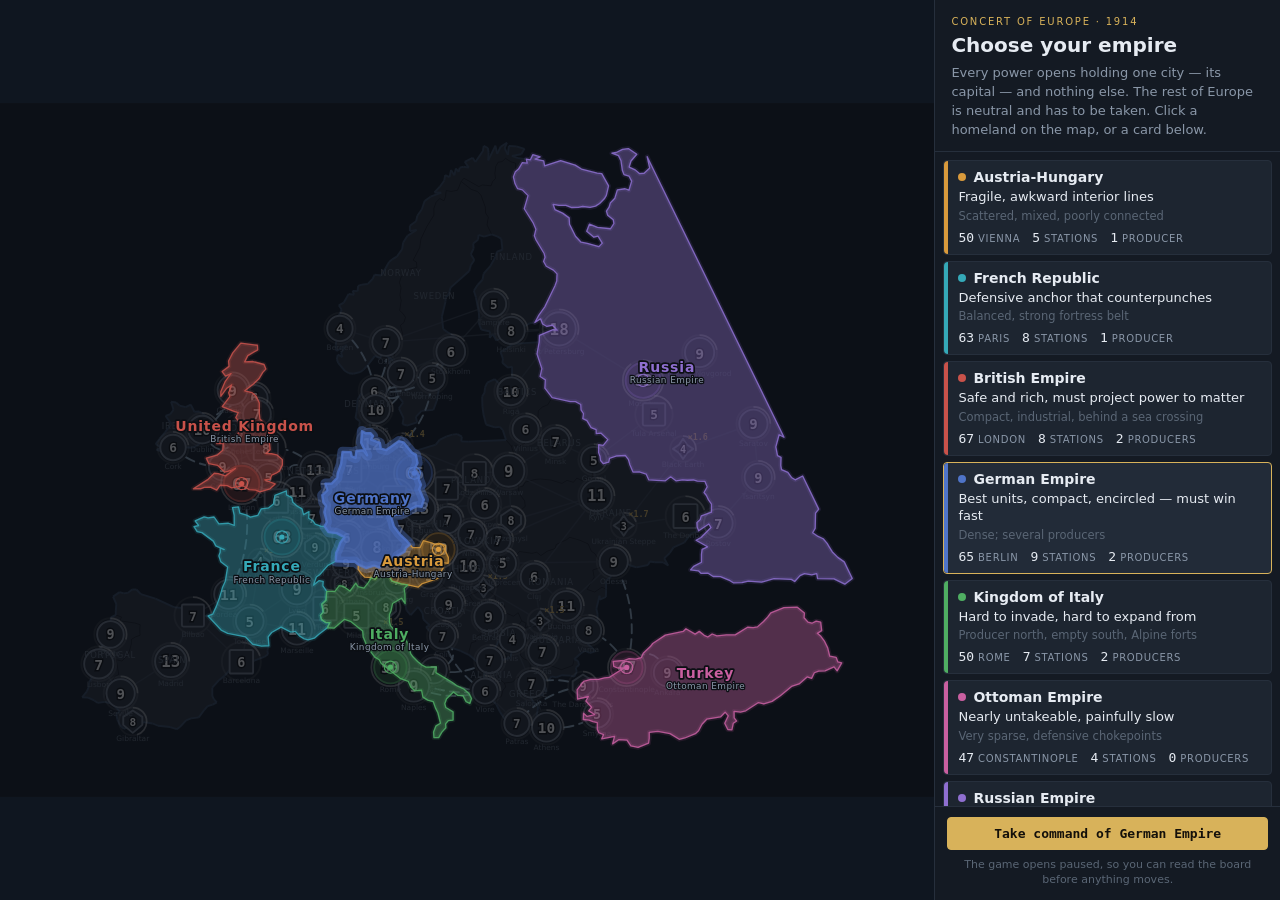
==== commit b6fa0fc2: "Milestone 5.6c: make the sea visible, and the fog gate Milestone 5.5 shipped sea crossings and beach" ====
--- a/index.html
+++ b/index.html
@@ -173,6 +173,11 @@
 
 <script src="core/state.js"></script>
 
+<!-- The fog gate. Immediately after core/state.js and BEFORE sim/, ai/ and
+     render/, because both consumers (render masking, AI candidate filtering)
+     load later and nothing in sim/ may call it at all. -->
+<script src="core/vision.js"></script>
+
 <script src="sim/commands.js"></script>
 <script src="sim/growth.js"></script>
 <script src="sim/movement.js"></script>
--- a/style.css
+++ b/style.css
@@ -21,7 +21,14 @@
   --border-inner:  #0b0e13;   /* internal territory borders — thin */
   --border-coast:  #33465e;   /* coastline — thicker, cooler */
   --link:          #3c4756;
-  --link-sea:      #35526b;
+  /* Sea crossings. Was #35526b, which is rgb(53,82,107) against a sea that
+     composites to roughly rgb(47,73,96) — the same hue family about 25%
+     brighter, i.e. invisible. §8 reserves colour for ownership, so this may not
+     answer with a hue: it stays in the same neutral blue and buys its contrast
+     with LIGHTNESS (and, in .link.is-sea, weight and dash period). Kept
+     desaturated so it cannot be mistaken for a power — the nearest power colour
+     is Germany's #4f74c8, which is twice as saturated and much darker. */
+  --link-sea:      #9db8d0;
 
   /* the number is the interface */
   --garrison:      #ffffff;
@@ -191,20 +198,45 @@
   stroke-width: 2;
 }
 
-/* links */
+/* links
+
+   Every link is a <path> (render/map.js), trimmed at both ends to the live
+   symbol radius so a line starts where the node stops instead of running under
+   it, and a SEA link is bowed into an arc that clears both symbols. `fill: none`
+   is therefore load-bearing rather than tidy — a filled quadratic would paint a
+   lens over the board.
+
+   pointer-events: none, on both. These now have curvature and a wider stroke,
+   and #g-links sits under #g-stations across the whole board; select.js
+   hit-tests with closest('[data-station]'), so anything here that took a click
+   would silently swallow the gesture that commits an attack. That has bitten
+   this project five times and none of them announced themselves. */
 
 .link {
   stroke: var(--link);
   stroke-width: 1.4;
   stroke-opacity: 0.7;
   fill: none;
-}
-
+  pointer-events: none;
+}
+
+/* THE CURVE is the primary signal that this is water — a dash never survived
+   being drawn in a dark blue on a dark blue sea, and on the five shortest
+   crossings there was no line to dash at all. The rest is lightness and
+   weight, never hue (00-vision.md §8, "colour carries ownership only"):
+
+     stroke      light neutral blue, ~3.5x the luminance of the sea behind it
+     width       1.9 against .link's 1.4, so it reads as the heavier route
+     dasharray   9 6 against 5 5 — a 15px period instead of 10. The short
+                 crossings only carry ~20px of visible arc, and at the old
+                 period that arrived as two ambiguous ticks; at this one it is
+                 a dash, a gap and a dash, which reads as deliberate. */
 .link.is-sea {
   stroke: var(--link-sea);
-  stroke-dasharray: 5 5;
-  stroke-width: 1.6;
-  stroke-opacity: 0.85;
+  stroke-dasharray: 9 6;
+  stroke-width: 1.9;
+  stroke-opacity: 0.9;
+  stroke-linecap: round;
 }
 
 /* stations — shape is type, colour is ownership, nothing else */
@@ -2181,7 +2213,9 @@
   font-size: 12px;
 }
 
-/* The routed preview. One polyline per source, one vertex per hop. */
+/* The routed preview. One <path> per source, one quadratic per hop — the
+   link's own arc, so a preview over a sea crossing bows exactly where the link
+   and the wave do (render/map.js's link-geometry seam). */
 .sel-path {
   fill: none;
   stroke: var(--warn);
@@ -2376,10 +2410,11 @@
    cities it streams surplus to, and each entry is drawn as the ROUTE the units
    will actually walk:
 
-     the LINE      a solid polyline through every hop of the route, in the
-                   OWNER'S POWER COLOUR.
-     the CHEVRONS  small arrowheads at each hop's midpoint, pointing the way the
-                   supply flows.
+     the LINE      a solid <path> through every hop of the route, riding each
+                   link's own curve — bowed on a sea crossing, straight on land
+                   — in the OWNER'S POWER COLOUR.
+     the CHEVRONS  small arrowheads at the midpoint of each hop's ARC, pointing
+                   the way the supply flows.
      the BAR       one stroke across the middle hop, shown only while the route
                    cannot deliver.
 
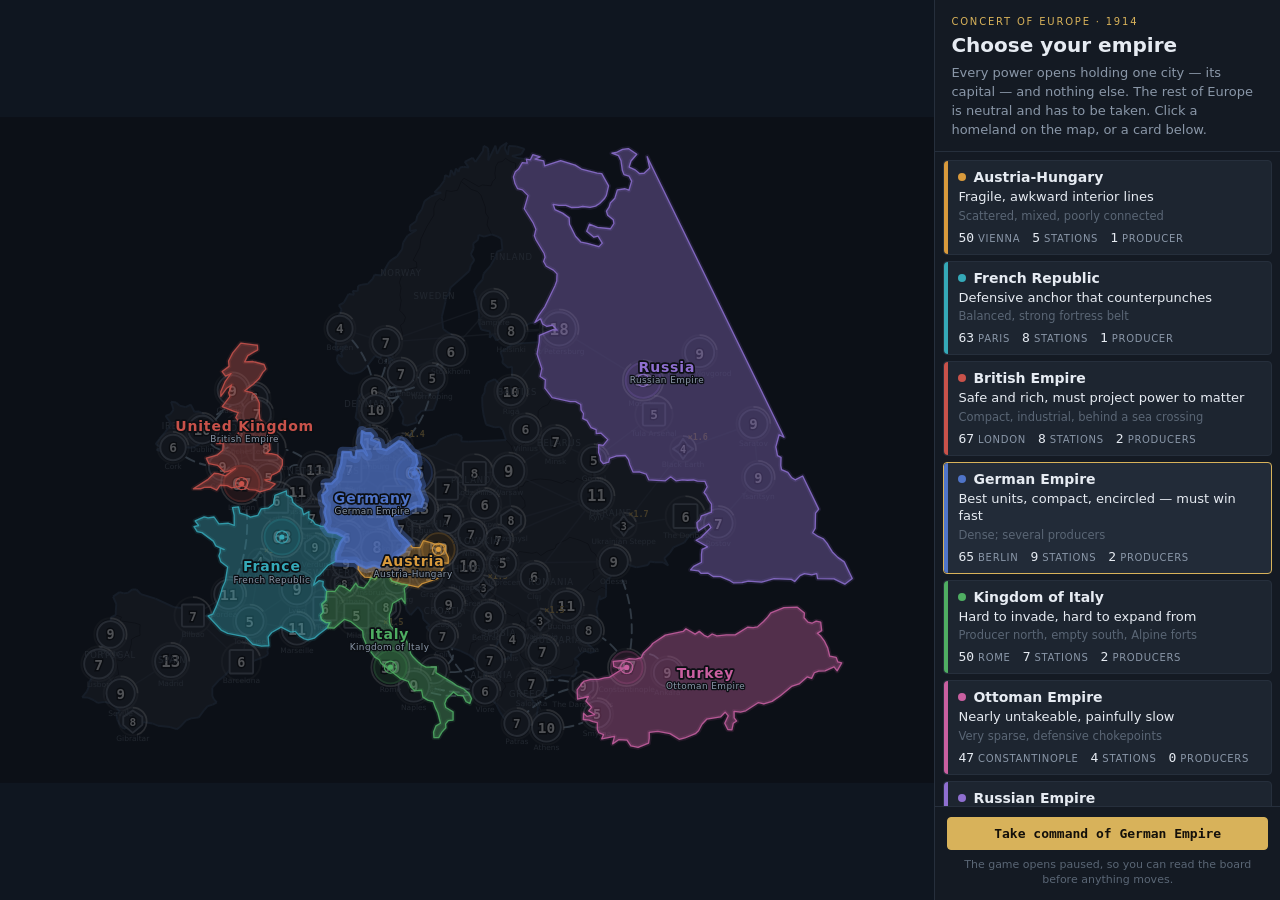
==== commit 2e6e5002: "The send amount stays where you put it; docs catch up to the code "Once a player selects 25, 50, 75," ====
--- a/index.html
+++ b/index.html
@@ -29,6 +29,14 @@
 
     <div class="hud-group">
       <span class="hud-stat"><span class="hud-label">Day</span><span class="hud-value" id="stat-day">0</span></span>
+
+      <!-- The way back into the guide (render/help.js). `hidden` here and
+           revealed by helpInit(), which app/main.js calls from bootPlay() —
+           so it does not exist as a clickable thing while the empire picker is
+           up, for the same reason nothing else on the board is wired yet. The
+           listener is attached there too; this file stays declarative. -->
+      <button type="button" class="btn help-btn" id="help-btn" hidden
+              title="How to play (?)" aria-label="How to play"><span class="help-btn-q">?</span>Guide</button>
     </div>
   </header>
 
@@ -89,9 +97,10 @@
   <footer class="bottombar">
     <div class="send-control" id="send-control">
       <span class="hud-label">send</span>
-      <!-- ONE-SHOT, and the digit that selects each one is on its face. The
-           active button relaxes back to 25 after every volley (render/select.js,
-           selCommit) — see BAL.SEND_FRACTION_DEFAULT for the player's reasoning.
+      <!-- PERSISTENT, and the digit that selects each one is on its face. The
+           active button stays wherever the player last set it, across volleys,
+           until they change it again — 25 is only the opening value (render/select.js,
+           selFraction) — see BAL.SEND_FRACTION_DEFAULT for the player's reasoning.
            data-key is read by nothing; it is a label, and the binding itself is
            derived from BAL.SEND_FRACTIONS so the two cannot drift. -->
       <button type="button" class="btn send-btn is-active" data-fraction="0.25"><b>1</b>25</button>
@@ -200,6 +209,10 @@
 <script src="render/coverage.js"></script>
 <script src="render/readout.js"></script>
 <script src="render/victory.js"></script>
+<!-- The guide. After render/map.js because it draws the four station
+     silhouettes with map.js's own stationShape() rather than a copy of it
+     (known-issues #9), and it is never called before bootPlay(). -->
+<script src="render/help.js"></script>
 <script src="render/camera.js"></script>
 <!-- The empire picker. After the other render/ files because it calls map.js's
      shapePoints/pointsAttr to draw the homelands from the same geometry the
--- a/style.css
+++ b/style.css
@@ -41,6 +41,12 @@
   --territory-fill-alpha: 0.42;
   --hud-h:         44px;
   --bottom-h:      52px;
+  /* The event ticker's slot, and the ONLY thing that decides how many rows it
+     shows: two rows of the 16px line-height set on .ticker-list li. It is a
+     fixed height on purpose — an auto-height ticker grew the bottom bar to
+     109px at 1280px, i.e. 56px of Europe spent on gossip, while showing
+     nothing at all at 800px. See the ticker block for the measurements. */
+  --ticker-h:      32px;
   --radius:        4px;
 
   --font: "Inter", "Helvetica Neue", -apple-system, BlinkMacSystemFont, system-ui, sans-serif;
@@ -393,7 +399,14 @@
   padding: 0;
   display: flex;
   flex-direction: column-reverse;
-  justify-content: flex-end;
+  /* column-reverse puts main-START at the BOTTOM, so flex-start pins the newest
+     row (DOM index 0) to the floor of the slot and stacks older ones upward.
+     Anything that does not fit overflows past the TOP and is clipped there —
+     i.e. the row that falls off is always the oldest. It used to be flex-end,
+     which only looked right because .ticker had no height to overflow; the
+     moment the slot became fixed that packed the stack to the ceiling and
+     dropped the NEWEST event off the bottom. */
+  justify-content: flex-start;
   height: 100%;
   overflow: hidden;
 }
@@ -1581,13 +1594,41 @@
 /* ── event ticker (render/hud.js) ──────────────────────────────────────
    Peripheral awareness, not a log. render/ailog.js owns detail. */
 
-/* The bottom bar hands the ticker whatever the send control and the seven power
-   chips leave over. On a wide window that is plenty; the floor below just stops
-   a long power name from being the only thing that fits.
-   Deliberately NOT taken out of `.powers`: letting the chips shrink did buy the
-   ticker 90px and it clipped two powers off the strip, which is a worse trade —
-   who is on the board is permanent information and the ticker is transient. */
-.ticker { flex: 1 1 300px; }
+/* THE TICKER IS A FIXED SLOT, IN BOTH AXES. Measured before this rule existed:
+
+     window   .ticker width   bar height   board height   rows on screen
+     800px    0  (display:none)     53px      803px            0
+     1000px   0  (display:none)     53px      803px            0
+     1280px   603px               109px      747px            5
+     1600px   923px               109px      747px            5
+
+   Two failures, not one. Below 1080px the ticker was switched off outright, so
+   captures, capitulations, eliminations, relations AND landings were invisible
+   at the 800px window this game is played at (known-issues #17) — a whole class
+   of feature shipping unobservable. And above 1100px it was auto-height, so five
+   16px rows grew the bar to 109px and took 56px of Europe, which is exactly the
+   trade 00-vision.md §8 forbids: the board is the interface, the HUD is a thin
+   rail over the sea.
+
+   So: a HEIGHT that never depends on the window (--ticker-h, two rows), and a
+   WIDTH floor that applies at every size. The 240px floor is measured against
+   the sentences the ticker actually prints — the longest capture row is 191px at
+   11px, the longest landing row 197px, and a 'major' landing at 12px/600 is
+   228px — so 240px of box (225px of text after the rule and the padding) reads
+   the loudest events whole and ellipsises only the rare long one.
+
+   The room comes out of `.powers`, which the narrow-width block near .send-hint
+   compacts to swatch-and-count. The older note here said shrinking the chips was
+   "a worse trade — who is on the board is permanent information". That is still
+   true of DROPPING a chip; it was never true of dropping the three-letter code,
+   because the swatch is the map colour and render/hud.js already says out loud
+   that "the swatch is already carrying the identity". Seven chips still on the
+   strip, still counting territories, still struck through when a power dies. */
+.ticker {
+  flex: 1 1 300px;
+  min-width: 240px;
+  height: var(--ticker-h);
+}
 
 @media (min-width: 1100px) {
   .ticker { min-width: 300px; }
@@ -2190,11 +2231,64 @@
   align-content: center;
 }
 
-/* The ticker is 15px wide at 800px — a border and an ellipsis. Below the width
-   where it can hold even one event it is not giving up anything it still had,
-   and the send control plus the power chips need the room. */
-@media (max-width: 1080px) {
-  .ticker { display: none; }
+/* NARROW REFLOW — the 800px window this game is played at.
+   Replaces `@media (max-width:1080px){ .ticker{display:none} }`, which was
+   written when the ticker was 15px wide there and correctly observed that 15px
+   holds no event. It fixed the symptom by deleting the feature: at 800px the
+   ticker had never once been seen, so landings, captures, capitulations,
+   eliminations and relations were all equally invisible in real play.
+
+   The arithmetic it was up against, measured at 800px (772px of content after
+   the bar's 14px padding, on the controls row — .send-hint is `flex: 1 0 100%`
+   and takes a row of its own):
+
+     send control  229px  +  power strip  383px  +  2 gaps  36px  =  648px
+     left for the ticker                                          =  124px
+
+   124px is a fifth of a sentence. So the room is taken from the strip, and from
+   the strip's LABELS rather than from its chips:
+
+     .power-name off        -7 x 21.4px  and  -7 x 5px of chip gap   -185px
+     .powers gap 10 -> 6                                              -24px
+     .bottombar gap 18 -> 10                                          -16px
+
+   which leaves the ticker ~305px at 800px — more than the 300px floor the wide
+   layout already treats as adequate. Nothing is dropped from the strip: seven
+   chips, seven live territory counts, seven map colours, and the full power name
+   still on each chip's `title`. render/hud.js's own note on those labels is that
+   they are a short code precisely because "the swatch is already carrying the
+   identity"; below 1100px we take it at its word.
+
+   The `is-dead` treatment survives the change: `line-through` now strikes the
+   count instead of the code, which is still the chip going visibly out.
+
+   NOT done, and why:
+   - Ticker on its own row. It is the obvious fix and it costs 33px of Europe at
+     the one width that cannot spare it (§8). This costs 5px — the slot is 32px
+     against a 27px controls row — and it hands 52px BACK at 1280px.
+   - Shrinking the send buttons. They are the primary control and the only click
+     target in the bar; a volley amount is not the thing to make harder to hit.
+   - Tiering the .send-hint away. Its natural width is 743px of the 772px at
+     800px, so it has nothing to give without deleting the only line on screen
+     that says the right button marches — and it already sheds its two basic
+     phrases at 700px, below the supported range. */
+@media (max-width: 1099px) {
+  .bottombar { column-gap: 10px; }
+
+  .powers { gap: 6px; }
+
+  /* The three-letter code goes; the swatch and the live territory count stay.
+     `title` on the chip (set in render/hud.js) still names the power in full. */
+  .power-chip .power-name { display: none; }
+
+  /* One extra pixel each way, so the swatch reads as the identity token it is
+     now carrying alone rather than as a bullet in front of a number. Costs 7px
+     of the 185px the labels gave back. */
+  .power-swatch { width: 10px; height: 10px; }
+
+  /* The rule and its gutter are 15px of a 305px box here; 8px is enough to keep
+     the ticker visibly separate from the strip without eating a word. */
+  .ticker { padding-left: 8px; }
 }
 
 /* Last-resort narrowing, below the supported range: drop the two phrases that
@@ -2833,3 +2927,437 @@
   .start-card-profile { display: none; }
 }
 /* start:end */
+
+/* --- fog of war veil (render/map.js) -------------------------------- */
+
+/* Hidden ground is DARKENED, not left empty. Absence and failure look
+   identical on a screen, and "the map failed to load" is exactly how the
+   previous, purely-subtractive fog was reported.
+
+   THE LAYER IS THE SAFETY ARGUMENT. This rect lives in #g-coverage, which is
+   pointer-events:none above AND sits below #g-stations in sibling order, and
+   render/map.js writes pointer-events:none inline on both the group and the
+   rect as well. Three independent reasons it cannot swallow the click that
+   commits an attack — because a full-board overlay is the textbook version of
+   the failure that has hit this project five times, and it announces itself
+   with no error at all.
+
+   #g-coverage also sits BELOW #g-borders, which is what makes a wash this dark
+   safe: coastlines, internal borders, links, stations and country names all
+   paint over it at full strength. Darkening the fill cannot erase the
+   geography, so "Hidden: territory shape only"
+   (02-visibility-and-sea.md §1) survives literally.
+
+   NO HUE. var(--bg) is the board's own background neutral. 00-vision.md §8
+   spends colour on ownership and nothing else, so a fog tint would read as an
+   eighth power; the only channel here is opacity, and render/map.js writes it
+   as an INLINE STYLE (known-issues #15 — a class rule silently outranks a
+   presentation attribute, and it has already recurred inside this system). */
+.fog-veil,
+.fog-veil-wash {
+  pointer-events: none;
+}
+
+.fog-veil-wash {
+  fill: var(--bg);
+  stroke: none;
+}
+
+/* --- the guide (render/help.js) ------------------------------------ */
+
+/* THIS SCRIM TAKES POINTER EVENTS, and .vscr deliberately does not. The
+   difference is argued in render/help.js's header and is not an oversight:
+   "click outside to close" is one of the three dismissals the player asked
+   for, and a click that fell THROUGH the scrim would land on #g-stations and
+   fire a volley nobody aimed.
+
+   What makes it safe is the thing that has always mattered here — not that no
+   overlay exists, but that no overlay exists once it looks gone. helpHide()
+   calls removeChild. There is no is-dismissed class in this block, no
+   `display: none` state, and no transition on the scrim or the card, so there
+   is nothing to be stuck half-way through and nothing invisible left over the
+   board. An overlay at opacity 0 still eats clicks; a node out of the document
+   cannot (render/start.js, "dismissal is a REMOVAL, not a fade"). */
+.help {
+  position: fixed;
+  inset: 0;
+  z-index: 60;
+  display: flex;
+  align-items: flex-start;
+  justify-content: center;
+  padding: 12px;
+  overflow: hidden;
+  background: rgba(8, 10, 14, 0.78);
+}
+
+/* Sized for the window the game is actually played at — 800 x 900 (known-issue
+   #17: measure at the player's window, not the developer's). min() rather than
+   a media query so the same rule covers both, and the card scrolls internally
+   so the page body never gains a horizontal or vertical scrollbar. */
+.help-card {
+  position: relative;
+  width: min(660px, 100%);
+  max-height: 100%;
+  overflow-y: auto;
+  overflow-x: hidden;
+  padding: 20px 22px 16px;
+  background: var(--panel);
+  border: 1px solid var(--line);
+  border-radius: calc(var(--radius) * 2);
+  box-shadow: 0 24px 60px rgba(0, 0, 0, 0.6);
+}
+.help-card::before {
+  content: "";
+  position: absolute;
+  top: 0; left: 0; right: 0;
+  height: 2px;
+  border-radius: calc(var(--radius) * 2) calc(var(--radius) * 2) 0 0;
+  background: var(--accent);
+}
+
+.help-close {
+  position: absolute;
+  top: 6px;
+  right: 10px;
+  appearance: none;
+  border: 0;
+  background: none;
+  color: var(--ink-faint);
+  font-size: 22px;
+  line-height: 1;
+  padding: 4px 6px;
+  cursor: pointer;
+}
+.help-close:hover { color: var(--ink); }
+
+.help-head { margin-bottom: 4px; }
+
+.help-eyebrow {
+  color: var(--accent);
+  font-size: 11px;
+  font-weight: 600;
+  letter-spacing: 0.12em;
+  text-transform: uppercase;
+}
+
+.help-title {
+  margin: 4px 0 6px;
+  font-size: 22px;
+  font-weight: 600;
+  letter-spacing: -0.01em;
+}
+
+.help-lede {
+  margin: 0;
+  color: var(--ink-dim);
+  font-size: 13px;
+  line-height: 1.5;
+}
+
+/* Sections. A hairline rule above each heading does the work a stack of boxes
+   would otherwise do, at no vertical cost — the guide is long and the card is
+   900px tall at most. */
+.help-sec {
+  margin-top: 18px;
+  padding-top: 14px;
+  border-top: 1px solid var(--line);
+}
+
+.help-h {
+  margin: 0 0 8px;
+  color: var(--ink);
+  font-size: 12px;
+  font-weight: 600;
+  letter-spacing: 0.1em;
+  text-transform: uppercase;
+}
+
+.help-p {
+  margin: 8px 0 0;
+  color: var(--ink-dim);
+  font-size: 13px;
+  line-height: 1.5;
+}
+.help-p.help-warn { color: var(--warn); }
+
+.help-note {
+  margin: 8px 0 0;
+  color: var(--ink-faint);
+  font-size: 12px;
+  line-height: 1.45;
+}
+
+/* The single most important sentence in the game, so it is set as a quote and
+   not as a paragraph. */
+.help-pull {
+  margin: 0 0 10px;
+  padding: 10px 12px;
+  border-left: 2px solid var(--accent);
+  background: var(--panel-hi);
+  border-radius: 0 var(--radius) var(--radius) 0;
+  color: var(--ink);
+  font-size: 15px;
+  line-height: 1.35;
+}
+
+.help-svg { display: block; width: 100%; height: auto; overflow: visible; }
+
+/* — gesture rows — */
+
+.help-rows { display: flex; flex-direction: column; gap: 6px; }
+
+.help-row {
+  display: grid;
+  grid-template-columns: 118px 1fr;
+  gap: 10px;
+  align-items: baseline;
+}
+
+.help-row-keys {
+  display: flex;
+  align-items: center;
+  gap: 3px;
+  flex-wrap: wrap;
+  justify-content: flex-end;
+  color: var(--ink-dim);
+  font-family: var(--font-num);
+  font-size: 11px;
+}
+
+.help-row-text {
+  color: var(--ink-dim);
+  font-size: 12.5px;
+  line-height: 1.45;
+}
+
+.help-row.is-unit .help-row-keys {
+  justify-content: flex-end;
+  color: var(--accent);
+  font-weight: 600;
+  font-size: 12px;
+}
+
+.help-unit-text { display: block; }
+.help-unit-stats {
+  display: block;
+  margin-top: 2px;
+  color: var(--ink-faint);
+  font-family: var(--font-num);
+  font-size: 11px;
+}
+
+kbd.help-key {
+  display: inline-block;
+  min-width: 18px;
+  padding: 3px 6px;
+  border: 1px solid var(--line);
+  border-bottom-width: 2px;
+  border-radius: var(--radius);
+  background: var(--panel-hi);
+  color: var(--ink);
+  font-family: var(--font-num);
+  font-size: 11px;
+  line-height: 1;
+  text-align: center;
+  white-space: nowrap;
+}
+
+.help-plus { color: var(--ink-faint); font-size: 10px; }
+
+/* — the send ladder — */
+
+.help-ladder { display: flex; flex-wrap: wrap; gap: 8px; }
+
+.help-send {
+  display: flex;
+  align-items: center;
+  gap: 6px;
+  padding: 5px 9px 5px 6px;
+  border: 1px solid var(--line);
+  border-radius: var(--radius);
+  background: var(--panel-hi);
+}
+.help-send-label {
+  color: var(--ink);
+  font-family: var(--font-num);
+  font-size: 12px;
+}
+
+/* — force-ratio bars — */
+
+.help-bars { display: flex; flex-direction: column; gap: 5px; }
+
+.help-bar-row {
+  display: grid;
+  grid-template-columns: 52px 1fr 38px 92px;
+  gap: 8px;
+  align-items: center;
+}
+
+.help-bar-label {
+  color: var(--ink);
+  font-family: var(--font-num);
+  font-size: 12px;
+  text-align: right;
+}
+
+.help-bar-track {
+  height: 10px;
+  border-radius: 2px;
+  background: var(--panel-hi);
+  overflow: hidden;
+}
+
+/* Gold is the accent this whole UI uses for "the good outcome"; the bloodbath
+   row is the warn red. There is no green token in :root and one is not
+   invented here. */
+.help-bar-fill {
+  display: block;
+  height: 100%;
+  background: var(--accent);
+}
+.help-bar-fill.is-costly { background: var(--warn); }
+
+.help-bar-num {
+  color: var(--ink);
+  font-family: var(--font-num);
+  font-size: 12px;
+  font-variant-numeric: tabular-nums;
+  text-align: right;
+}
+
+.help-bar-note { color: var(--ink-faint); font-size: 11px; }
+
+/* — station type cards — */
+
+.help-grid {
+  display: grid;
+  grid-template-columns: repeat(auto-fit, minmax(250px, 1fr));
+  gap: 8px;
+  margin-top: 8px;
+}
+
+.help-card-sm {
+  padding: 9px 11px 11px;
+  border: 1px solid var(--line);
+  border-radius: var(--radius);
+  background: var(--panel-hi);
+}
+
+.help-card-head { display: flex; align-items: center; gap: 9px; }
+.help-card-head .help-svg { width: 30px; flex: 0 0 30px; }
+.help-card-title { display: flex; flex-direction: column; gap: 1px; }
+.help-card-name { color: var(--ink); font-size: 13px; font-weight: 600; }
+.help-card-count {
+  color: var(--ink-faint);
+  font-family: var(--font-num);
+  font-size: 10.5px;
+}
+.help-card-text {
+  margin: 7px 0 0;
+  color: var(--ink-dim);
+  font-size: 12px;
+  line-height: 1.45;
+}
+
+/* — fog key — */
+
+.help-fog { display: flex; flex-direction: column; gap: 6px; }
+
+.help-fog-row {
+  display: grid;
+  grid-template-columns: 16px 92px 1fr;
+  gap: 9px;
+  align-items: center;
+}
+
+.help-swatch {
+  width: 16px;
+  height: 16px;
+  border-radius: 3px;
+  border: 1px solid var(--line);
+}
+.help-swatch.is-now  { background: var(--neutral-node); border-color: var(--ink-faint); }
+.help-swatch.is-seen { background: var(--neutral); opacity: 0.55; }
+.help-swatch.is-dark { background: var(--bg); }
+
+.help-fog-name { color: var(--ink); font-size: 12px; font-weight: 600; }
+.help-fog-text { color: var(--ink-dim); font-size: 12px; line-height: 1.4; }
+
+/* — diagrams — */
+
+.help-axis   { stroke: var(--line); stroke-width: 1; }
+.help-guide  { stroke: var(--ink-faint); stroke-width: 1; stroke-dasharray: 3 3; }
+.help-curve  { fill: none; stroke: var(--accent); stroke-width: 2; stroke-linejoin: round; }
+.help-curve-fill { fill: rgba(216, 178, 90, 0.16); stroke: none; }
+.help-dot    { fill: var(--accent); }
+
+.help-tick {
+  fill: var(--ink-faint);
+  font-family: var(--font-num);
+  font-size: 10px;
+  text-anchor: middle;
+}
+.help-tick-start { text-anchor: start; }
+.help-tick-end   { text-anchor: end; }
+
+.help-stack { fill: var(--accent); }
+.help-stack.is-late { fill: var(--warn); }
+.help-target {
+  fill: none;
+  stroke: var(--ink-dim);
+  stroke-width: 1.5;
+}
+
+.help-link { stroke: var(--link); stroke-width: 2; }
+.help-link.is-cut { stroke: var(--warn); stroke-dasharray: 4 4; }
+.help-cut-mark { stroke: var(--warn); stroke-width: 1.5; }
+.help-node { fill: var(--panel-hi); stroke: var(--ink-dim); stroke-width: 2; }
+.help-node.is-capital { stroke: var(--accent); }
+.help-node.is-dead { stroke: var(--warn); opacity: 0.6; }
+
+/* — footer — */
+
+.help-actions {
+  display: flex;
+  align-items: center;
+  justify-content: space-between;
+  gap: 12px;
+  margin-top: 18px;
+  padding-top: 12px;
+  border-top: 1px solid var(--line);
+}
+
+.help-foot-note { color: var(--ink-faint); font-size: 11.5px; }
+.help-btn-go { padding: 7px 16px; font-family: var(--font); font-size: 12px; }
+
+/* — the top-bar affordance — */
+
+/* A ring, not a rectangle: the top bar's other buttons are all speed controls,
+   and this one is not one of them. The word survives at 800px because the HUD
+   is three short groups and has room; if it ever stops fitting, the `?` alone
+   still reads as help. */
+.help-btn {
+  display: inline-flex;
+  align-items: center;
+  gap: 6px;
+  padding: 5px 10px 5px 6px;
+  font-family: var(--font);
+  font-size: 11px;
+  letter-spacing: 0.06em;
+  text-transform: uppercase;
+}
+.help-btn-q {
+  display: inline-flex;
+  align-items: center;
+  justify-content: center;
+  width: 16px;
+  height: 16px;
+  border-radius: 999px;
+  border: 1px solid currentColor;
+  font-family: var(--font-num);
+  font-size: 11px;
+  line-height: 1;
+}
+.help-btn:hover { color: var(--accent); border-color: var(--accent); }
+/* help:end */
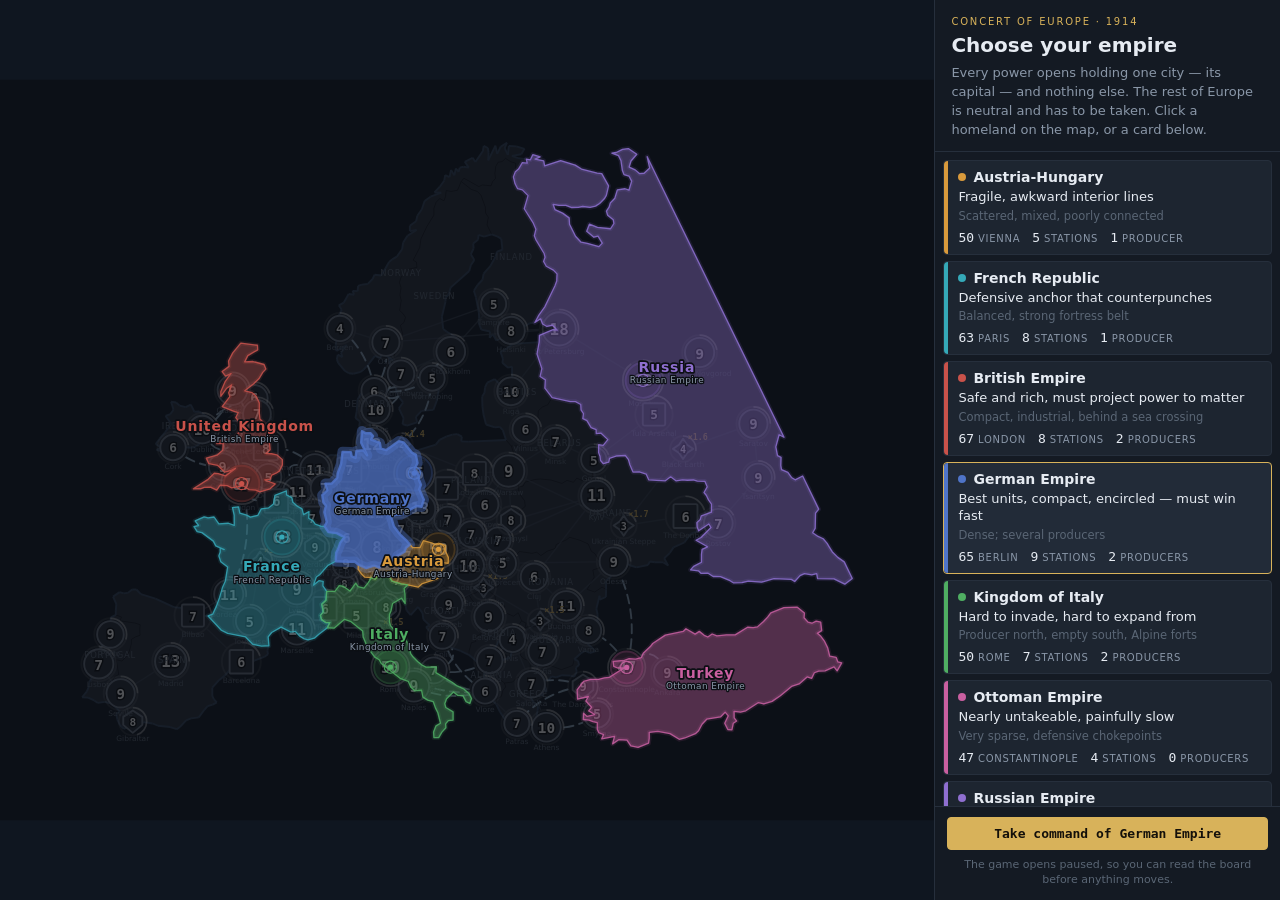
==== commit d20973ba: "The bottom bar is gone; the rail carries it now The player asked to move the bottom bar's informatio" ====
--- a/index.html
+++ b/index.html
@@ -52,9 +52,9 @@
        ResizeObserver on #board and rebuilds its fit rect, which is what keeps
        marquee selection aligned with what the player sees.
 
-       render/ailog.js still inserts its panel into .app immediately above
-       .bottombar — i.e. below this whole row — so the log and the rail
-       displace the board on different axes and never fight. -->
+       render/ailog.js appends its panel to .app — i.e. below this whole row —
+       so the log and the rail displace the board on different axes and never
+       fight. -->
   <div class="stage">
 
   <main class="board-wrap">
@@ -86,84 +86,62 @@
     <!-- The rail. Persistent, fixed width, never hidden, never animated: the
          player must never have to look for where information appeared.
          Sections are appended by JS through railAddSection() — see the seam
-         documented in render/readout.js and 01-data-schema.md. The element is
-         empty here on purpose so adding a section never means editing this
-         file. -->
-    <aside class="rail" id="rail" aria-label="Status"></aside>
+         documented in render/readout.js and 01-data-schema.md.
+
+         THE BOTTOM BAR USED TO LIVE BELOW THIS ROW AND IS GONE. It held the
+         send amount, a gesture hint, a strip of power chips and the ticker,
+         and it was the wrong shape for all four: it cost 58px of board HEIGHT
+         at the 800x900 window the game is played at, while the rail — 200px
+         wide and 798px tall — was showing 666px of nothing with no station
+         selected. Measured, not guessed. The camera fits the viewBox to the
+         board box on both axes, so those 58px are real map.
+
+         The hint line was deleted outright rather than moved: the Guide
+         (render/help.js, `?`) documents every gesture properly, with diagrams,
+         and a permanent one-line summary of a screen you can open on demand is
+         chrome. -->
+    <aside class="rail" id="rail" aria-label="Status">
+
+      <!-- STATIC, and first, on purpose. app/main.js wires #send-control by id
+           during boot, but rail sections are not built until the first frame,
+           so a section here would be wired to nothing. Being the rail's only
+           markup child also fixes its position: railAddSection() APPENDS, so
+           every JS section lands beneath this one — which is where they belong.
+           The amount is touched several times a minute; the readouts are read. -->
+      <div class="rail-section send-control" id="send-control">
+        <span class="hud-label">send</span>
+        <!-- PERSISTENT, and the digit that selects each one is on its face. The
+             active button stays wherever the player last set it, across volleys,
+             until they change it again — 25 is only the opening value (render/select.js,
+             selFraction) — see BAL.SEND_FRACTION_DEFAULT for the player's reasoning.
+             data-key is read by nothing; it is a label, and the binding itself is
+             derived from BAL.SEND_FRACTIONS so the two cannot drift. -->
+        <button type="button" class="btn send-btn is-active" data-fraction="0.25"><b>1</b>25</button>
+        <button type="button" class="btn send-btn" data-fraction="0.5"><b>2</b>50</button>
+        <button type="button" class="btn send-btn" data-fraction="0.75"><b>3</b>75</button>
+        <button type="button" class="btn send-btn" data-fraction="1"><b>4</b>All</button>
+
+        <!-- What the NEXT click will do, while a supply line is armed by R
+             (render/select.js, _selPaintArmed). Rendered as a fixed banner at the
+             top of the board, not here — see the `.send-armed` rule, which
+             explains why it must not sit in this box's flow. It lives in this
+             element only because the send box is where it conceptually belongs.
+             `position: fixed` is why moving this box into the rail did not move
+             the banner a pixel. -->
+        <span class="send-armed" id="send-armed" hidden aria-live="polite"></span>
+
+        <!-- The INF · ART · ARM type toggles used to sit here. Deleted 2026-07 on
+             the player's instruction ("Delete them."). Choosing SOURCES already
+             chooses types — the Ruhr makes armour, Leipzig makes artillery,
+             everywhere else infantry — so the toggles only bought "send this
+             city's infantry but leave its guns", which is not worth a permanent
+             mode on a bar the player fires volleys from. `cmd.types` still exists
+             in sim/commands.js; nothing in the UI sets it. -->
+      </div>
+
+    </aside>
 
   </div>
-
-  <!-- ── bottom bar ──────────────────────────────────────────────────── -->
-  <footer class="bottombar">
-    <div class="send-control" id="send-control">
-      <span class="hud-label">send</span>
-      <!-- PERSISTENT, and the digit that selects each one is on its face. The
-           active button stays wherever the player last set it, across volleys,
-           until they change it again — 25 is only the opening value (render/select.js,
-           selFraction) — see BAL.SEND_FRACTION_DEFAULT for the player's reasoning.
-           data-key is read by nothing; it is a label, and the binding itself is
-           derived from BAL.SEND_FRACTIONS so the two cannot drift. -->
-      <button type="button" class="btn send-btn is-active" data-fraction="0.25"><b>1</b>25</button>
-      <button type="button" class="btn send-btn" data-fraction="0.5"><b>2</b>50</button>
-      <button type="button" class="btn send-btn" data-fraction="0.75"><b>3</b>75</button>
-      <button type="button" class="btn send-btn" data-fraction="1"><b>4</b>All</button>
-
-      <!-- What the NEXT click will do, while a supply line is armed by R
-           (render/select.js, _selPaintArmed). Rendered as a fixed banner at the
-           top of the board, not here — see the `.send-armed` rule, which
-           explains why it must not sit in this bar's flow. It lives in this
-           element only because the send box is where it conceptually belongs. -->
-      <span class="send-armed" id="send-armed" hidden aria-live="polite"></span>
-
-      <!-- The INF · ART · ARM type toggles used to sit here. Deleted 2026-07 on
-           the player's instruction ("Delete them."). Choosing SOURCES already
-           chooses types — the Ruhr makes armour, Leipzig makes artillery,
-           everywhere else infantry — so the toggles only bought "send this
-           city's infantry but leave its guns", which is not worth a permanent
-           mode on a bar the player fires volleys from. `cmd.types` still exists
-           in sim/commands.js; nothing in the UI sets it. -->
-    </div>
-
-    <!-- Discoverability for the gesture table in render/select.js. Nothing else
-         on screen would ever tell you that the friendly march lives on the RIGHT
-         button, or that the amount can be overridden at the moment of the click.
-         Always visible — the player's window is 800px and the old
-         `@media (max-width:1000px){display:none}` meant this line did not exist
-         for them at all. It now wraps to its own row instead of vanishing.
-
-         Tiers: `.is-basic` items describe what anyone discovers in ten seconds
-         and are the first to go; the modifiers and the right button are the ones
-         that are genuinely unguessable, so they are the last to go. -->
-    <p class="send-hint" id="send-hint">
-      <span class="send-hint-item is-basic"><b>click</b> yours = select</span>
-      <span class="send-hint-item is-basic"><b>click</b> enemy = attack</span>
-      <span class="send-hint-item is-basic"><b>1&#8202;2&#8202;3&#8202;4</b> = 25&#8202;&#183;&#8202;50&#8202;&#183;&#8202;75&#8202;&#183;&#8202;all</span>
-      <!-- "move", not "reinforce". R is now the standing REINFORCE order, and
-           two different gestures both called reinforce — one a single march, one
-           a permanent supply line — is the kind of collision that makes a hint
-           line worse than no hint line. -->
-      <span class="send-hint-item"><b>right-click</b> = move</span>
-      <span class="send-hint-item"><b>&#8984;</b>click = keep group</span>
-      <!-- Standing orders (render/select.js, _selApplyOrder). Not `.is-basic`:
-           a key that acts on the current selection is invisible to anyone who
-           does not already know it exists, which is precisely the tier this
-           line is for. Written as a two-step because that is what it is now —
-           the key ARMS, the next click on your own ground names the destination.
-           The old bare `H R F` needed no target and so needed no arrow.
-
-           The shift = all / alt = half commit modifiers that used to sit on
-           this line are gone: 1-4 does the same job with one hand and no timing,
-           and shift was already overloaded as additive-select on the same
-           pointer. Cmd stays — keeping the group is not an amount. -->
-      <span class="send-hint-item"><b>R</b>&#8202;&#8594;&#8202;click = supply on/off, <b>H</b> = clear</span>
-    </p>
-
-    <div class="powers" id="powers-strip"></div>
-
-    <div class="ticker" id="ticker" aria-live="polite">
-      <ul class="ticker-list" id="ticker-list"></ul>
-    </div>
-  </footer>
 
 </div>
 
@@ -203,11 +181,19 @@
 
 <script src="render/map.js"></script>
 <script src="render/waves.js"></script>
-<script src="render/hud.js"></script>
 <script src="render/select.js"></script>
 <script src="render/ailog.js"></script>
 <script src="render/coverage.js"></script>
 <script src="render/readout.js"></script>
+<!-- AFTER readout.js, all three, because each calls railAddSection() at LOAD
+     time and railAddSection is a top-level `function` in readout.js — hoisted
+     within its own file, but not visible until that file has run. hud.js used
+     to sit above map.js's neighbours; it moved down here the day its ticker
+     became a rail section, and its `typeof railAddSection === 'function'`
+     guard means getting this wrong loses the ticker SILENTLY rather than
+     throwing. Nothing in these three runs at load beyond the registration. -->
+<script src="render/hud.js"></script>
+<script src="render/standings.js"></script>
 <script src="render/victory.js"></script>
 <!-- The guide. After render/map.js because it draws the four station
      silhouettes with map.js's own stationShape() rather than a copy of it
--- a/style.css
+++ b/style.css
@@ -40,13 +40,12 @@
   /* geometry */
   --territory-fill-alpha: 0.42;
   --hud-h:         44px;
-  --bottom-h:      52px;
   /* The event ticker's slot, and the ONLY thing that decides how many rows it
-     shows: two rows of the 16px line-height set on .ticker-list li. It is a
+     shows: six rows of the 18px line-height set on .ticker-list li. It is a
      fixed height on purpose — an auto-height ticker grew the bottom bar to
      109px at 1280px, i.e. 56px of Europe spent on gossip, while showing
      nothing at all at 800px. See the ticker block for the measurements. */
-  --ticker-h:      32px;
+  --ticker-h:      108px;   /* six 18px rows; render/hud.js HUD_TICKER_MAX */
   --radius:        4px;
 
   --font: "Inter", "Helvetica Neue", -apple-system, BlinkMacSystemFont, system-ui, sans-serif;
@@ -341,86 +340,39 @@
 
 .station-readout[hidden] { display: none; }
 
-/* ── bottom bar ───────────────────────────────────────────────────────── */
-
-.bottombar {
-  display: flex;
-  align-items: center;
-  gap: 18px;
-  height: var(--bottom-h);
-  flex: 0 0 var(--bottom-h);
-  padding: 0 14px;
-  background: var(--panel);
-  border-top: 1px solid var(--line);
-}
+/* ── the send amount, in the rail ─────────────────────────────────────────
+   The bottom bar is gone. It held four things — the send amount, a gesture
+   hint, a strip of power chips and the ticker — and cost 58px of board HEIGHT
+   at the 800x900 window the game is played at (known-issues #17), while the
+   rail beside it was measured showing 666px of empty column. The camera fits
+   the viewBox to the board box on BOTH axes, so those 58px were real map.
+
+   Where each went:
+     send amount   here, static markup at the top of the rail (index.html)
+     gesture hint  DELETED - render/help.js documents every gesture properly
+     power chips   DELETED - replaced by render/standings.js, and public
+     ticker        a rail section, pinned to the floor (render/hud.js)
+
+   `.send-control` also carries `.rail-section`, so the padding and the divider
+   rule come from the rail and this block only has to lay the row out. */
 
 .send-control {
   display: flex;
   align-items: center;
+  flex-wrap: wrap;
   gap: 4px;
-  flex: 0 0 auto;
-}
-
-.powers {
-  display: flex;
-  align-items: center;
-  gap: 10px;
-  flex: 0 0 auto;
-}
-
-.power-chip {
-  display: inline-flex;
-  align-items: center;
-  gap: 5px;
-  font-size: 11px;
-  color: var(--ink-dim);
-}
-
-.power-swatch {
-  width: 9px;
-  height: 9px;
-  border-radius: 2px;
-  background: var(--neutral-node);
-}
-
-.power-chip.is-dead { opacity: 0.35; text-decoration: line-through; }
-
-.ticker {
-  flex: 1 1 auto;
-  min-width: 0;
-  overflow: hidden;
-  border-left: 1px solid var(--line);
-  padding-left: 14px;
-}
-
-.ticker-list {
-  list-style: none;
-  margin: 0;
-  padding: 0;
-  display: flex;
-  flex-direction: column-reverse;
-  /* column-reverse puts main-START at the BOTTOM, so flex-start pins the newest
-     row (DOM index 0) to the floor of the slot and stacks older ones upward.
-     Anything that does not fit overflows past the TOP and is clipped there —
-     i.e. the row that falls off is always the oldest. It used to be flex-end,
-     which only looked right because .ticker had no height to overflow; the
-     moment the slot became fixed that packed the stack to the ceiling and
-     dropped the NEWEST event off the bottom. */
-  justify-content: flex-start;
-  height: 100%;
-  overflow: hidden;
-}
-
-.ticker-list li {
-  color: var(--ink-dim);
-  font-size: 11px;
-  line-height: 16px;
-  white-space: nowrap;
-  overflow: hidden;
-  text-overflow: ellipsis;
-}
-
-.ticker-list li:first-child { color: var(--ink); }
+}
+
+/* The label sits on its own line above the buttons: four buttons plus a `send`
+   label is 229px and the rail is 200px. Stacking is what makes the row fit
+   without shrinking the primary click target in the game. */
+.send-control .hud-label { flex: 1 0 100%; margin-bottom: 2px; }
+
+/* Four buttons across 176px of content. `flex: 1 1 0` divides the row evenly,
+   so all four targets are the same size and the widest label ("All") sets
+   nothing; the horizontal padding goes because at 44px a button does not need
+   it and the digit-plus-value label is already centred. */
+.send-control .send-btn { flex: 1 1 0; min-width: 0; padding-left: 0; padding-right: 0; }
 
 /* ── selection ─────────────────────────────────────────────────────────
    render/select.js only. 00-vision.md §8: selection is a caret above the
@@ -1282,7 +1234,7 @@
   display: flex;
   align-items: center;
   justify-content: center;
-  padding: calc(var(--hud-h) + 16px) 16px calc(var(--bottom-h) + 16px);
+  padding: calc(var(--hud-h) + 16px) 16px 16px;
   pointer-events: none;
   background: radial-gradient(ellipse at center,
               rgba(12, 15, 20, 0.55) 0%, rgba(12, 15, 20, 0.86) 100%);
@@ -1594,7 +1546,9 @@
 /* ── event ticker (render/hud.js) ──────────────────────────────────────
    Peripheral awareness, not a log. render/ailog.js owns detail. */
 
-/* THE TICKER IS A FIXED SLOT, IN BOTH AXES. Measured before this rule existed:
+/* THE TICKER IS A FIXED SLOT, AND IT IS NOW IN THE RAIL.
+
+   The measurements that produced the old two-row slot were all about a BAR:
 
      window   .ticker width   bar height   board height   rows on screen
      800px    0  (display:none)     53px      803px            0
@@ -1602,60 +1556,145 @@
      1280px   603px               109px      747px            5
      1600px   923px               109px      747px            5
 
-   Two failures, not one. Below 1080px the ticker was switched off outright, so
-   captures, capitulations, eliminations, relations AND landings were invisible
-   at the 800px window this game is played at (known-issues #17) — a whole class
-   of feature shipping unobservable. And above 1100px it was auto-height, so five
-   16px rows grew the bar to 109px and took 56px of Europe, which is exactly the
-   trade 00-vision.md §8 forbids: the board is the interface, the HUD is a thin
-   rail over the sea.
-
-   So: a HEIGHT that never depends on the window (--ticker-h, two rows), and a
-   WIDTH floor that applies at every size. The 240px floor is measured against
-   the sentences the ticker actually prints — the longest capture row is 191px at
-   11px, the longest landing row 197px, and a 'major' landing at 12px/600 is
-   228px — so 240px of box (225px of text after the rule and the padding) reads
-   the loudest events whole and ellipsises only the rare long one.
-
-   The room comes out of `.powers`, which the narrow-width block near .send-hint
-   compacts to swatch-and-count. The older note here said shrinking the chips was
-   "a worse trade — who is on the board is permanent information". That is still
-   true of DROPPING a chip; it was never true of dropping the three-letter code,
-   because the swatch is the map colour and render/hud.js already says out loud
-   that "the swatch is already carrying the identity". Seven chips still on the
-   strip, still counting territories, still struck through when a power dies. */
-.ticker {
-  flex: 1 1 300px;
-  min-width: 240px;
+   Every one of those failures was a consequence of sharing a horizontal row
+   with a send box and seven power chips. In a column there is nothing to share
+   with: the rail is a fixed 200px whether it is full or empty, so rows cost the
+   board exactly nothing, and the old trade — "five 16px rows take 56px of
+   Europe" — no longer exists. Six rows, 18px each, 108px. --ticker-h says so
+   and render/hud.js's HUD_TICKER_MAX says six; they must stay in step or "how
+   many events are visible" stops being measurable.
+
+   `margin-top: auto` pins the section to the FLOOR of the rail. The four
+   station sections above it appear and vanish as the selection changes, and a
+   ticker that slid up and down the column on every click would be unreadable
+   peripheral vision. Pinned, it is always in the same place.
+
+   The day stamp is hidden. It was already hidden below 1099px, which is to say
+   it has never once been visible at the 800px window the game is actually
+   played at (known-issues #17); 36px of a 176px row is a quarter of the
+   sentence, and the sentence is the point. render/hud.js still builds the
+   element - hiding it here keeps the two-authority problem away from a
+   presentation choice. */
+/* ── standings (render/standings.js) ──────────────────────────────────────
+   Replaces the row of power chips the bottom bar used to carry. It is PUBLIC —
+   not fog-filtered — which 02-visibility-and-sea.md:254 and
+   05-command-clarity.md:137 both already required and the chips were quietly
+   violating. See the note at the head of render/standings.js.
+
+   A four-column grid rather than a flex row, because the two numbers must line
+   up down the column: seven rows of right-aligned digits is a table you can
+   read at a glance, and seven rows of numbers that shuffle sideways as the
+   names change length is not. 1fr on the name is what lets it be the only
+   thing that gives when the rail is 200px. */
+.standings-row {
+  display: grid;
+  grid-template-columns: 9px 1fr auto auto;
+  align-items: center;
+  gap: 0 6px;
+  font-size: 11px;
+  line-height: 17px;
+  color: var(--ink-dim);
+}
+
+.standings-swatch {
+  width: 9px;
+  height: 9px;
+  border-radius: 2px;
+  background: var(--neutral-node);
+}
+
+.standings-name {
+  min-width: 0;
+  overflow: hidden;
+  text-overflow: ellipsis;
+  white-space: nowrap;
+}
+
+/* Tabular figures and a fixed minimum, so a power going from 9 to 10 does not
+   shove the whole column. --font-num is already the project's numeric face. */
+.standings-num {
+  font-family: var(--font-num);
+  font-variant-numeric: tabular-nums;
+  text-align: right;
+  min-width: 17px;
+}
+
+/* Territories is the victory metric (00-vision.md §3) and reads full strength;
+   cities is supporting detail and reads dimmer. Two numbers at the same weight
+   is a row you have to decode rather than glance at. */
+.standings-num.is-terr { color: var(--ink); }
+.standings-num.is-cities { color: var(--ink-faint); }
+
+/* You. The accent bar is on the LEFT edge of the row rather than a background
+   fill: the swatch beside it is already a saturated colour, and two filled
+   blocks side by side made the row read as a second, brighter power. */
+.standings-row.is-me {
+  color: var(--ink);
+  font-weight: 600;
+  box-shadow: inset 2px 0 0 var(--accent);
+  padding-left: 4px;
+  margin-left: -6px;
+}
+.standings-row.is-me .standings-num.is-terr { color: var(--accent); }
+
+/* Dead powers STAY, struck through. Who has been knocked out is as informative
+   as who is leading, and removing the row would silently reflow every other
+   one — the same reasoning the old chips used, and still right. */
+.standings-row.is-dead {
+  opacity: 0.4;
+  text-decoration: line-through;
+}
+
+[data-rail-section="ticker"] {
+  margin-top: auto;
+  border-bottom: 0;
+}
+
+[data-rail-section="ticker"] .rail-body {
   height: var(--ticker-h);
 }
 
-@media (min-width: 1100px) {
-  .ticker { min-width: 300px; }
+.tick-day { display: none; }
+
+/* The <ul>. column-reverse puts main-START at the BOTTOM, so flex-start pins
+   the newest row (DOM index 0) to the floor of the slot and stacks older ones
+   upward. Anything that does not fit overflows past the TOP and is clipped
+   there — i.e. the row that falls off is always the oldest. */
+.ticker-list {
+  list-style: none;
+  margin: 0;
+  padding: 0;
+  display: flex;
+  flex-direction: column-reverse;
+  justify-content: flex-start;
+  height: 100%;
+  overflow: hidden;
 }
 
 .ticker-list li {
   display: flex;
   align-items: baseline;
   gap: 6px;
-}
+  color: var(--ink-dim);
+  font-size: 11px;
+  line-height: 18px;
+  white-space: nowrap;
+  overflow: hidden;
+  text-overflow: ellipsis;
+}
+
+.ticker-list li:first-child { color: var(--ink); }
 
 /* Fade by age. Newest is DOM index 0 and, under column-reverse, the bottom
    row — so nth-child ramps opacity down as entries climb. Pure CSS: the age
    ramp costs renderHud nothing per frame, which matters because it runs at
    60fps and the rows shift on every event. */
 .ticker-list li:nth-child(1) { opacity: 1; }
-.ticker-list li:nth-child(2) { opacity: 0.72; }
-.ticker-list li:nth-child(3) { opacity: 0.52; }
-.ticker-list li:nth-child(4) { opacity: 0.36; }
-.ticker-list li:nth-child(5) { opacity: 0.24; }
-
-/* Day stamp. Bursts arrive in clumps, and without it four capture lines look
-   simultaneous when they are a week apart. It is also the first thing to go
-   when the bar is cramped — the sentence matters more than the timestamp. */
-@media (max-width: 1099px) {
-  .tick-day { display: none; }
-}
+.ticker-list li:nth-child(2) { opacity: 0.78; }
+.ticker-list li:nth-child(3) { opacity: 0.62; }
+.ticker-list li:nth-child(4) { opacity: 0.48; }
+.ticker-list li:nth-child(5) { opacity: 0.36; }
+.ticker-list li:nth-child(6) { opacity: 0.26; }
 
 .tick-day {
   flex: 0 0 auto;
@@ -2101,7 +2140,7 @@
      up 15px underneath a cursor that was, by construction, one click away from
      naming a city. A banner that shifts the thing you are aiming at is worse
      than no banner. `fixed` needs no positioning context, so it also cannot be
-     broken by a later change to .app or .bottombar.
+     broken by a later change to .app or the rail.
 
      pointer-events:none is NOT optional: this floats over the board, and
      anything over the board that accepts pointer events silently eats the click
@@ -2176,140 +2215,20 @@
   .send-armed { animation: none; }
 }
 
-/* THE HINT MUST SURVIVE AT 800px.
-   It used to `display: none` below 1000px, and the player's window is 800 —
-   so the single line that teaches right-click reinforce did not exist for the
-   person who needed it. Nothing else on screen carries that information, or the
-   three commit-time modifiers added beside it.
-
-   The fix is a ROW, not a smaller font and not fewer words. Deleting
-   INF · ART · ARM freed ~156px of the send control, which is enough for one more
-   phrase and nowhere near enough for six: at 800px the bar's other tenants (send
-   control 202px, seven power chips 383px, padding and gaps 82px) leave ~133px,
-   and the ticker is already squeezed to 15px there and showing nothing.
-
-   So the hint always takes a line of its own, below the controls. Measured, this
-   costs ZERO board height at every width from 800 to 1500 — the controls row is
-   27px and the hint 14px, and 5 + 27 + 1 + 14 + 5 = 52 is exactly the bar height
-   that was already reserved. The bar looks the same size and now says six times
-   as much.
-
-   The earlier attempt kept the hint inline and tiered items away with media
-   queries. It shipped a measured 107px overflow at 1250px: a four-phrase hint is
-   390px and the shared row only has ~283px to give once the ticker claims its
-   300px floor. A row of its own has no such arithmetic to get wrong. */
-.send-hint {
-  display: flex;
-  align-items: center;
-  /* Wraps only as a last resort — below ~700px, outside the supported range,
-     where a second line is better than a clipped one. */
-  flex-wrap: wrap;
-  gap: 2px 14px;
-  margin: 0;
-  /* `order: 3` puts the hint after the powers strip and the ticker in VISUAL
-     order while leaving the DOM alone, so the wrap produces two rows (controls,
-     then hint) rather than three. `flex: 1 0 100%` is what forces the break. */
-  order: 3;
-  flex: 1 0 100%;
-  overflow: hidden;
-  font-size: 11px;
-  line-height: 1.2;
-  color: var(--ink-faint);
-  white-space: nowrap;
-}
-
-/* The bar must be allowed to wrap and to size to its content, or `flex: 0 0
-   var(--bottom-h)` pins it and the second row is simply painted outside. */
-.bottombar {
-  flex-wrap: wrap;
-  height: auto;
-  min-height: var(--bottom-h);
-  flex: 0 0 auto;
-  row-gap: 1px;
-  padding-top: 5px;
-  padding-bottom: 5px;
-  align-content: center;
-}
-
-/* NARROW REFLOW — the 800px window this game is played at.
-   Replaces `@media (max-width:1080px){ .ticker{display:none} }`, which was
-   written when the ticker was 15px wide there and correctly observed that 15px
-   holds no event. It fixed the symptom by deleting the feature: at 800px the
-   ticker had never once been seen, so landings, captures, capitulations,
-   eliminations and relations were all equally invisible in real play.
-
-   The arithmetic it was up against, measured at 800px (772px of content after
-   the bar's 14px padding, on the controls row — .send-hint is `flex: 1 0 100%`
-   and takes a row of its own):
-
-     send control  229px  +  power strip  383px  +  2 gaps  36px  =  648px
-     left for the ticker                                          =  124px
-
-   124px is a fifth of a sentence. So the room is taken from the strip, and from
-   the strip's LABELS rather than from its chips:
-
-     .power-name off        -7 x 21.4px  and  -7 x 5px of chip gap   -185px
-     .powers gap 10 -> 6                                              -24px
-     .bottombar gap 18 -> 10                                          -16px
-
-   which leaves the ticker ~305px at 800px — more than the 300px floor the wide
-   layout already treats as adequate. Nothing is dropped from the strip: seven
-   chips, seven live territory counts, seven map colours, and the full power name
-   still on each chip's `title`. render/hud.js's own note on those labels is that
-   they are a short code precisely because "the swatch is already carrying the
-   identity"; below 1100px we take it at its word.
-
-   The `is-dead` treatment survives the change: `line-through` now strikes the
-   count instead of the code, which is still the chip going visibly out.
-
-   NOT done, and why:
-   - Ticker on its own row. It is the obvious fix and it costs 33px of Europe at
-     the one width that cannot spare it (§8). This costs 5px — the slot is 32px
-     against a 27px controls row — and it hands 52px BACK at 1280px.
-   - Shrinking the send buttons. They are the primary control and the only click
-     target in the bar; a volley amount is not the thing to make harder to hit.
-   - Tiering the .send-hint away. Its natural width is 743px of the 772px at
-     800px, so it has nothing to give without deleting the only line on screen
-     that says the right button marches — and it already sheds its two basic
-     phrases at 700px, below the supported range. */
-@media (max-width: 1099px) {
-  .bottombar { column-gap: 10px; }
-
-  .powers { gap: 6px; }
-
-  /* The three-letter code goes; the swatch and the live territory count stay.
-     `title` on the chip (set in render/hud.js) still names the power in full. */
-  .power-chip .power-name { display: none; }
-
-  /* One extra pixel each way, so the swatch reads as the identity token it is
-     now carrying alone rather than as a bullet in front of a number. Costs 7px
-     of the 185px the labels gave back. */
-  .power-swatch { width: 10px; height: 10px; }
-
-  /* The rule and its gutter are 15px of a 305px box here; 8px is enough to keep
-     the ticker visibly separate from the strip without eating a word. */
-  .ticker { padding-left: 8px; }
-}
-
-/* Last-resort narrowing, below the supported range: drop the two phrases that
-   describe what a player discovers in the first ten seconds. The right button
-   and the modifiers are the ones nothing else on screen would ever tell them,
-   so they are never the ones dropped. */
-@media (max-width: 700px) {
-  .send-hint .send-hint-item.is-basic { display: none; }
-}
-
-.send-hint-item b {
-  color: var(--ink-dim);
-  font-weight: 600;
-  /* The modifier glyphs (⇧ ⌥ ⌘) are punctuation in the body font and render
-     small and pale beside the words they qualify. */
-  font-size: 12px;
-}
-
-/* The routed preview. One <path> per source, one quadratic per hop — the
-   link's own arc, so a preview over a sea crossing bows exactly where the link
-   and the wave do (render/map.js's link-geometry seam). */
+/* The hint line, the bottom bar's wrap rules and the two narrow-reflow media
+   blocks lived here - roughly 140 lines of measured arithmetic about fitting a
+   send box, a hint, seven power chips and a ticker into 772px of an 800px
+   window. All of it goes with the bar. The rail solved the same problem by not
+   being a row: a column has no width arithmetic to get wrong, and it was
+   already there and empty.
+
+   The hint was DELETED rather than moved. It listed six gestures in 11px grey;
+   render/help.js lists all of them with diagrams, key-caps and the reason each
+   one exists, and opens on `?` from anywhere. A permanent one-line summary of a
+   screen you can open on demand is chrome.
+
+   Kept below: everything that is about the board and never was about the bar. */
+
 .sel-path {
   fill: none;
   stroke: var(--warn);
@@ -2621,7 +2540,6 @@
    800px width the game is actually played at. */
 .app.is-choosing .hud,
 .app.is-choosing .rail,
-.app.is-choosing .bottombar { display: none; }
 
 /* The camera cluster and its pan/zoom hint go with them, for the same reason
    and for one more. render/camera.js self-bootstraps on DOMContentLoaded, so
